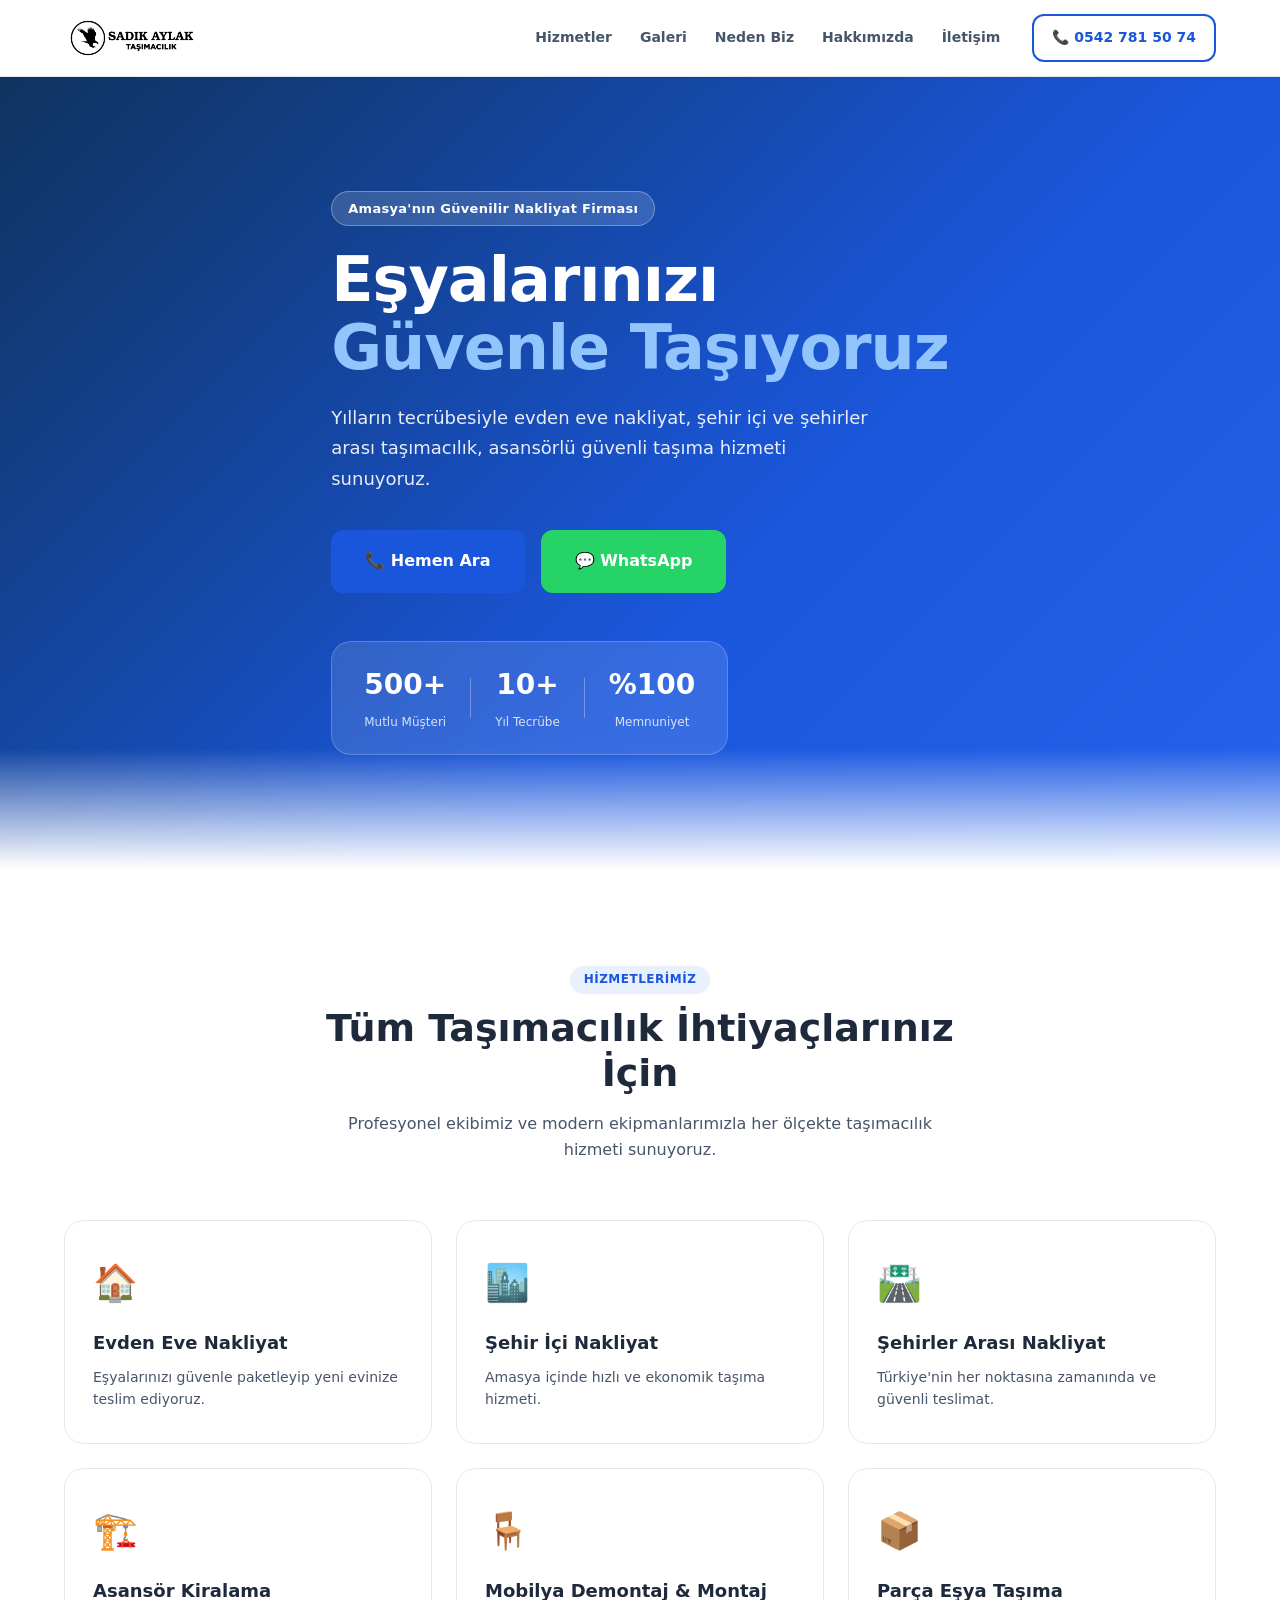
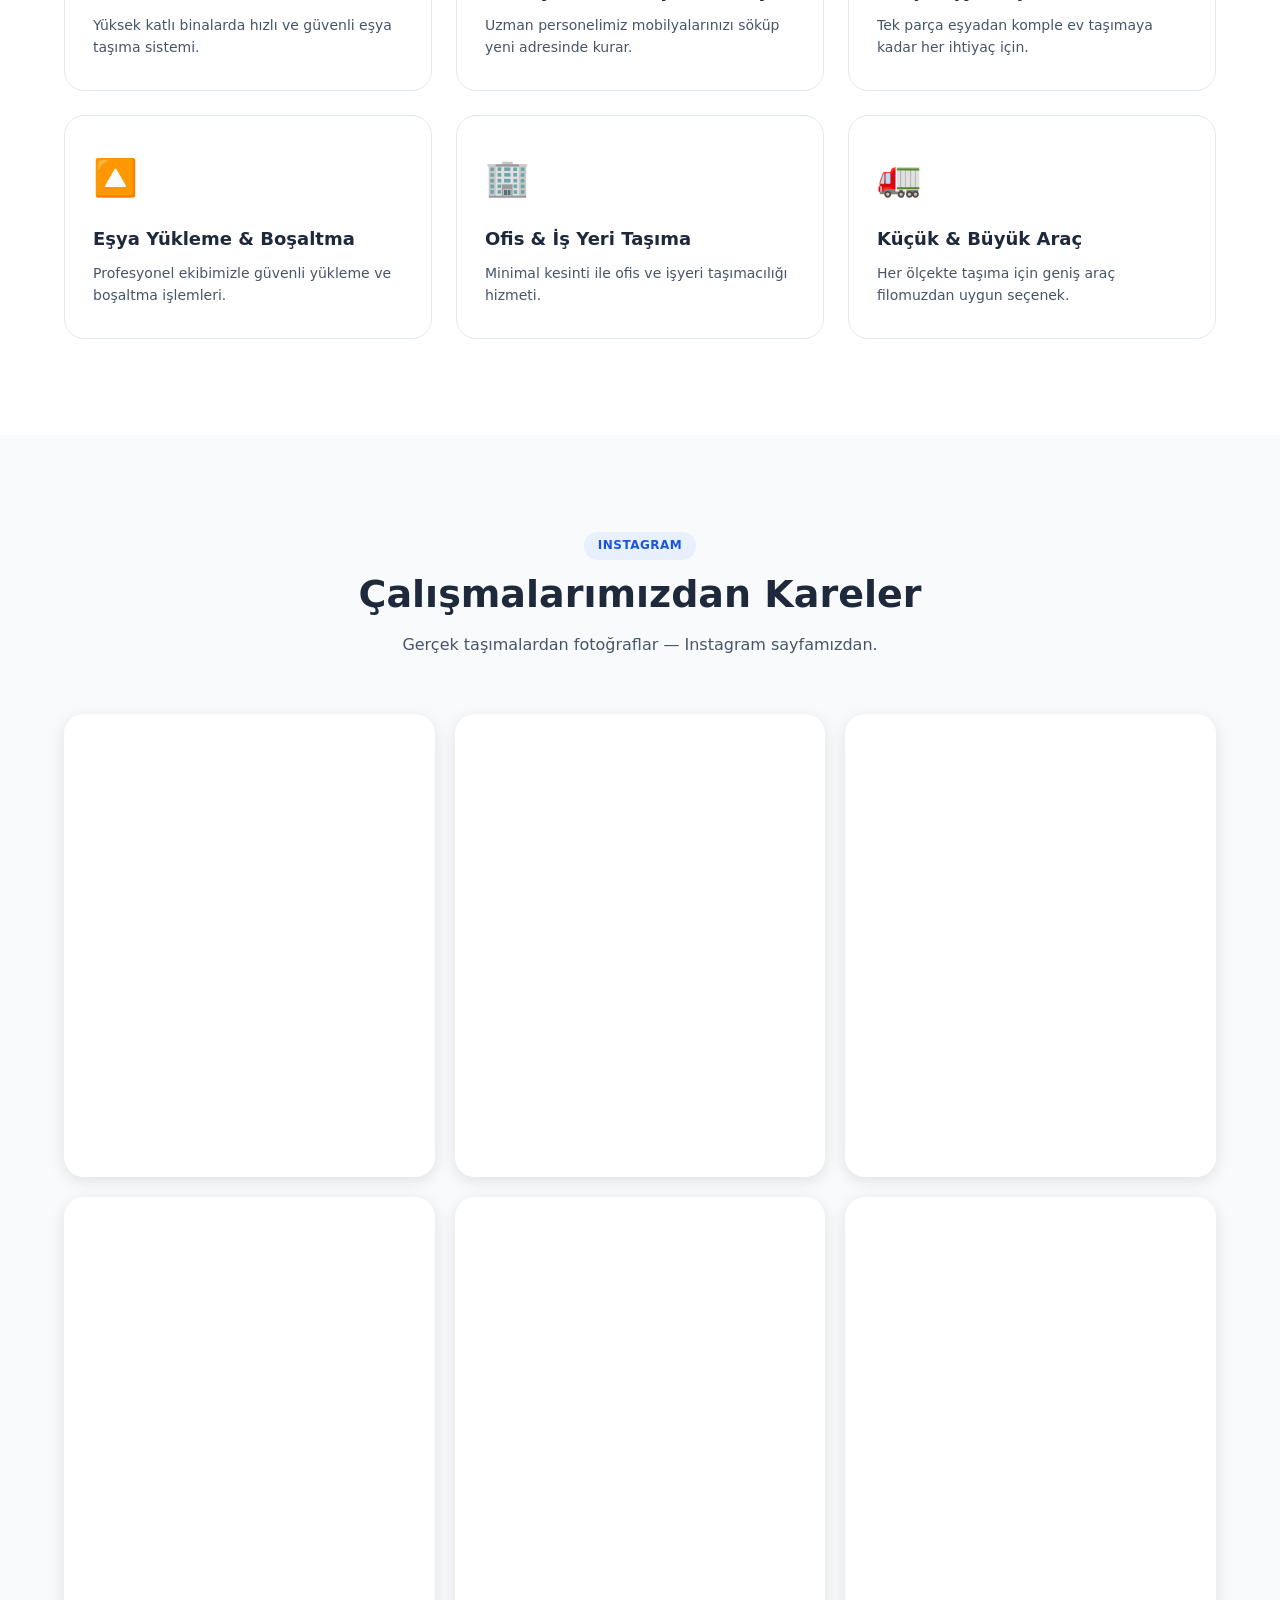
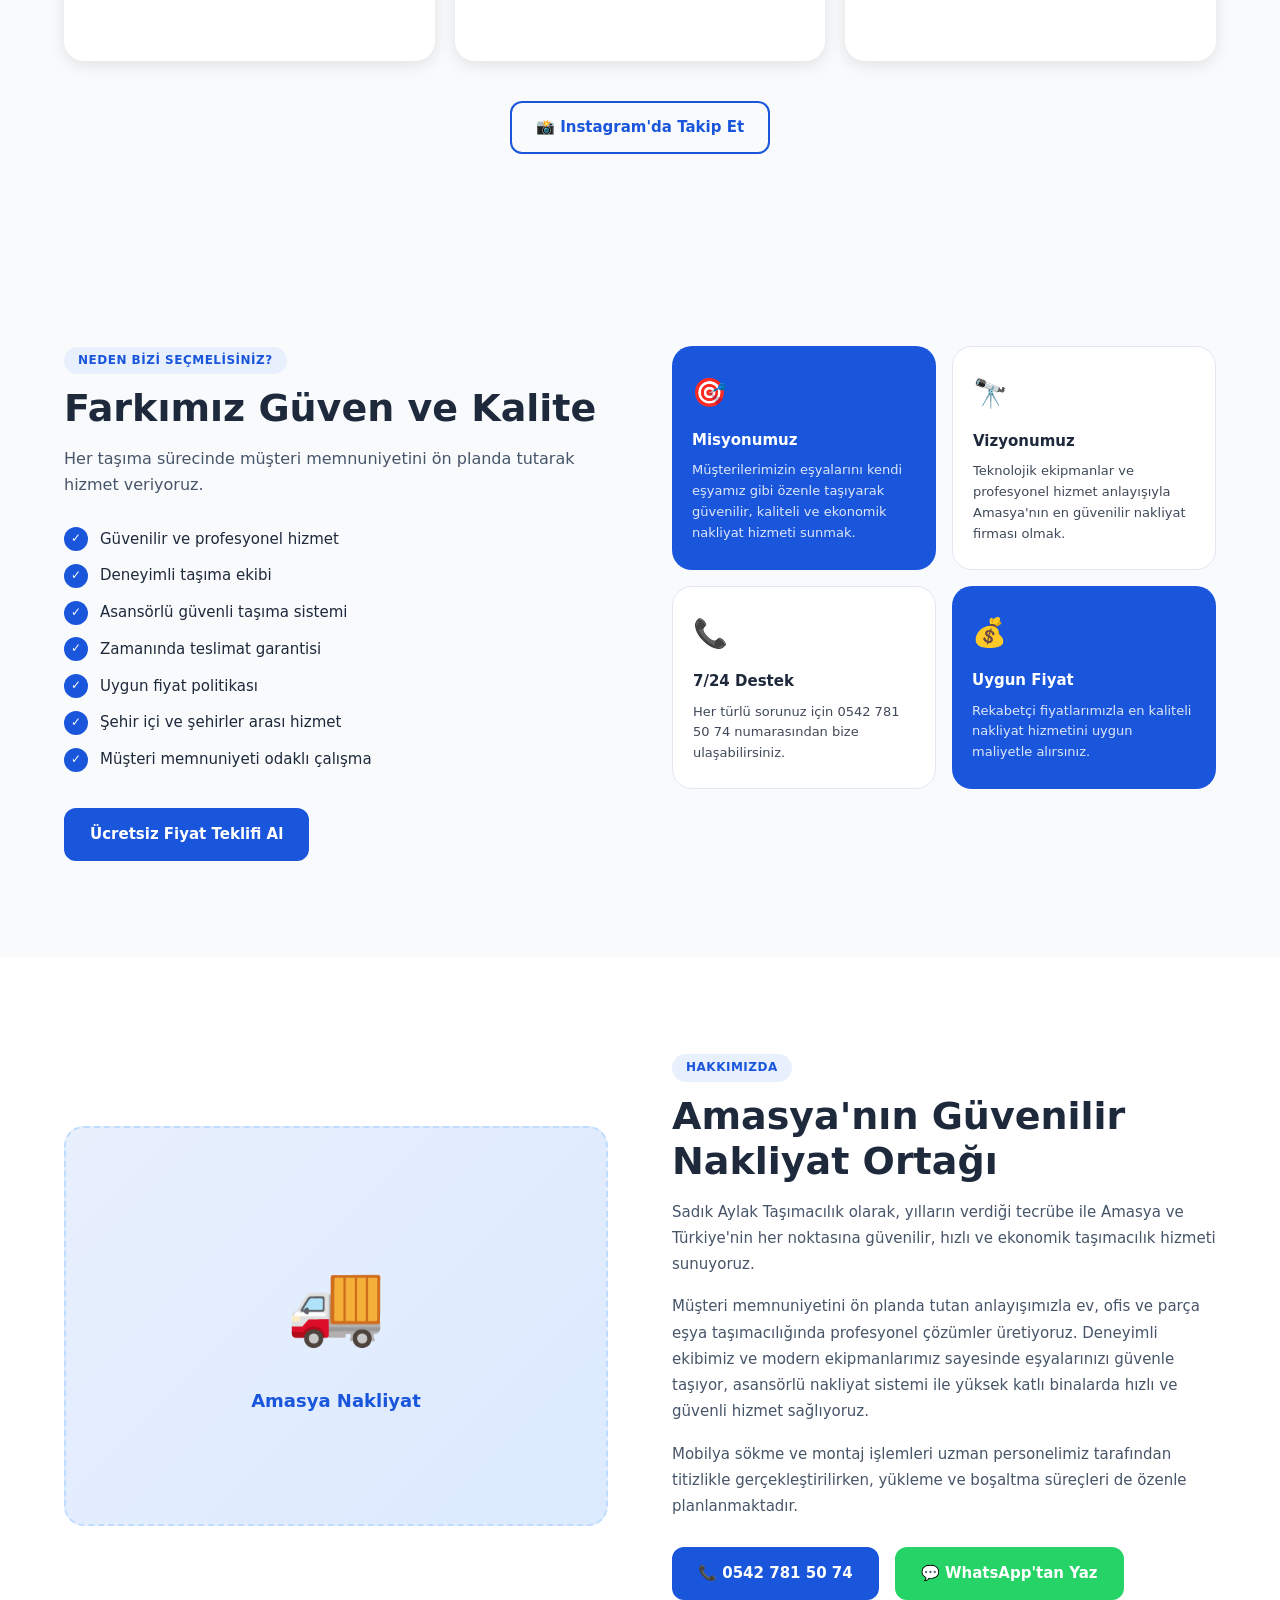
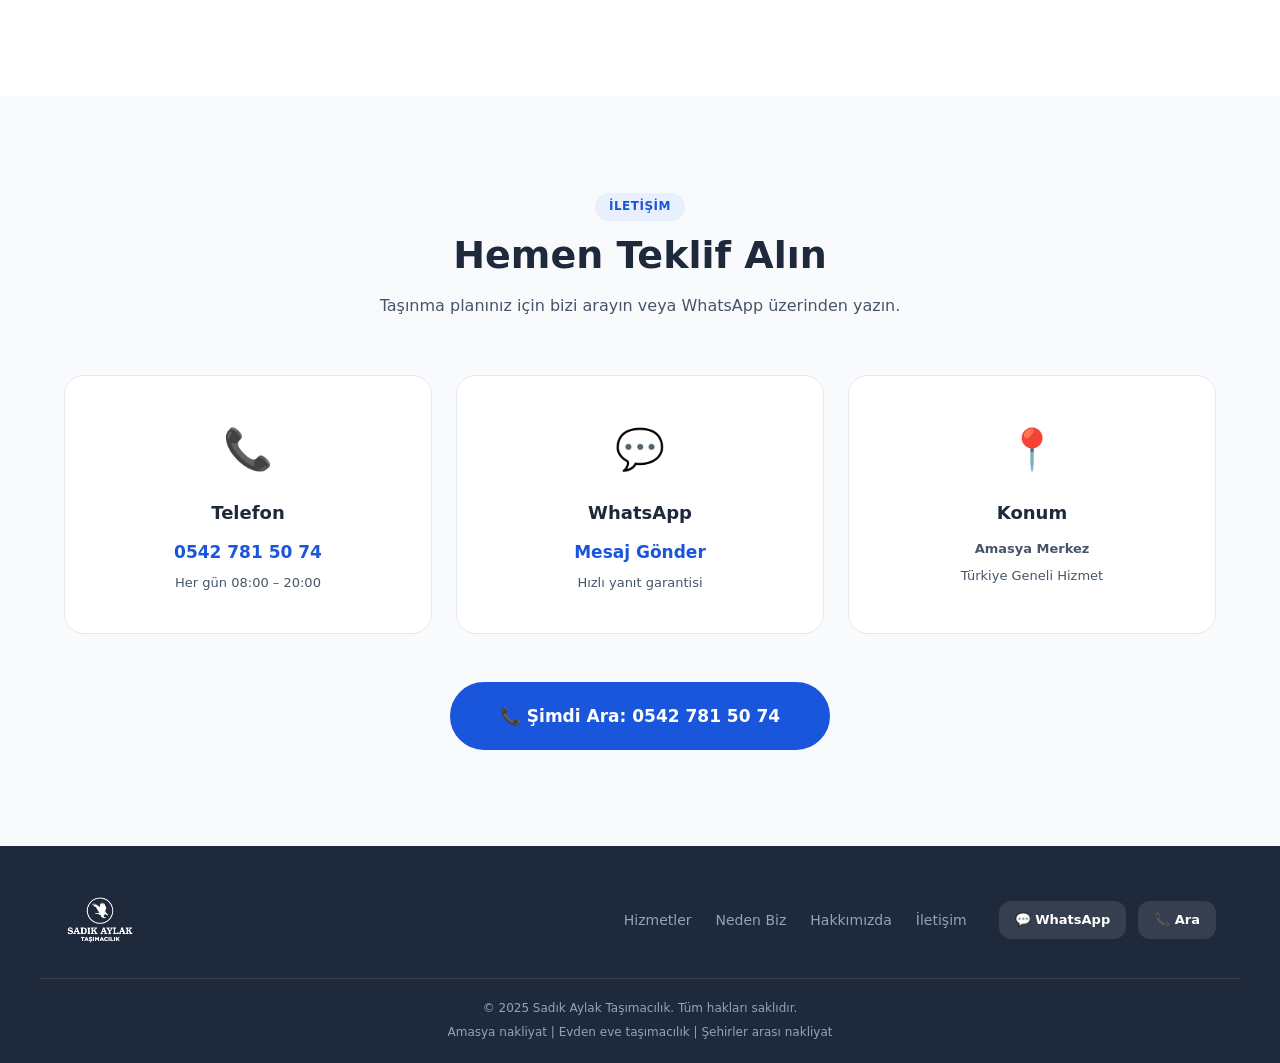
==== index.html @ 8385720b "firma adı 'Sadık Aylak Taşımacılık' olarak güncellendi" ====
<!doctype html>
<html lang="tr">
  <head>
    <meta charset="UTF-8" />
    <meta name="viewport" content="width=device-width, initial-scale=1.0" />
    <meta
      name="description"
      content="Sadık Aylak Taşımacılık; evden eve nakliyat, şehir içi ve şehirler arası taşımacılık, asansör kiralama, mobilya montaj-demontaj, yükleme ve boşaltma hizmetleri sunmaktadır."
    />
    <meta
      name="keywords"
      content="Amasya evden eve nakliyat, Amasya nakliyat, Amasya asansörlü taşımacılık, Amasya asansör kiralama, şehirler arası nakliyat, mobilya montaj hizmeti, eşya taşıma"
    />
    <title>Sadık Aylak Taşımacılık | Güvenilir Nakliyat</title>
    <link rel="stylesheet" href="style.css" />
    <link rel="icon" type="image/x-icon" href="assets/images/favicon.png" />
  </head>
  <body>
    <!-- NAVBAR -->
    <header class="navbar">
      <div class="container nav-inner">
        <div class="logo">
          <img
            src="assets/images/logo-nav.png"
            alt="Sadık Aylak Taşımacılık"
            class="logo-img"
          />
        </div>
        <nav class="nav-links">
          <a href="#hizmetler">Hizmetler</a>
          <a href="#galeri">Galeri</a>
          <a href="#neden-biz">Neden Biz</a>
          <a href="#hakkimizda">Hakkımızda</a>
          <a href="#iletisim">İletişim</a>
        </nav>
        <a href="tel:05427815074" class="btn btn-outline nav-cta"
          >📞 0542 781 50 74</a
        >
        <button class="hamburger" id="hamburger" aria-label="Menü">
          &#9776;
        </button>
      </div>
      <div class="mobile-menu" id="mobile-menu">
        <a href="#hizmetler" onclick="closeMenu()">Hizmetler</a>
        <a href="#galeri" onclick="closeMenu()">Galeri</a>
        <a href="#neden-biz" onclick="closeMenu()">Neden Biz</a>
        <a href="#hakkimizda" onclick="closeMenu()">Hakkımızda</a>
        <a href="#iletisim" onclick="closeMenu()">İletişim</a>
        <a href="tel:05427815074" class="btn btn-primary">📞 Hemen Ara</a>
      </div>
    </header>

    <!-- HERO -->
    <section class="hero">
      <div class="hero-video-wrap">
        <video class="hero-video" autoplay muted loop playsinline>
          <source src="assets/videos/hero-bg.mp4" type="video/mp4" />
        </video>
      </div>
      <div class="hero-overlay"></div>
      <div class="container hero-content">
        <p class="hero-badge">Amasya'nın Güvenilir Nakliyat Firması</p>
        <h1>Eşyalarınızı<br /><span class="accent">Güvenle Taşıyoruz</span></h1>
        <p class="hero-desc">
          Yılların tecrübesiyle evden eve nakliyat, şehir içi ve şehirler arası
          taşımacılık, asansörlü güvenli taşıma hizmeti sunuyoruz.
        </p>
        <div class="hero-actions">
          <a href="tel:05427815074" class="btn btn-primary btn-lg"
            >📞 Hemen Ara</a
          >
          <a
            href="https://wa.me/905427815074"
            target="_blank"
            class="btn btn-whatsapp btn-lg"
            >💬 WhatsApp</a
          >
        </div>
        <div class="hero-stats">
          <div class="stat">
            <span class="stat-num">500+</span>
            <span class="stat-label">Mutlu Müşteri</span>
          </div>
          <div class="stat-divider"></div>
          <div class="stat">
            <span class="stat-num">10+</span>
            <span class="stat-label">Yıl Tecrübe</span>
          </div>
          <div class="stat-divider"></div>
          <div class="stat">
            <span class="stat-num">%100</span>
            <span class="stat-label">Memnuniyet</span>
          </div>
        </div>
      </div>
    </section>

    <!-- HİZMETLER -->
    <section class="section" id="hizmetler">
      <div class="container">
        <div class="section-header">
          <span class="section-tag">Hizmetlerimiz</span>
          <h2>Tüm Taşımacılık İhtiyaçlarınız İçin</h2>
          <p>
            Profesyonel ekibimiz ve modern ekipmanlarımızla her ölçekte
            taşımacılık hizmeti sunuyoruz.
          </p>
        </div>
        <div class="services-grid">
          <div class="service-card">
            <div class="service-icon">🏠</div>
            <h3>Evden Eve Nakliyat</h3>
            <p>Eşyalarınızı güvenle paketleyip yeni evinize teslim ediyoruz.</p>
          </div>
          <div class="service-card">
            <div class="service-icon">🏙️</div>
            <h3>Şehir İçi Nakliyat</h3>
            <p>Amasya içinde hızlı ve ekonomik taşıma hizmeti.</p>
          </div>
          <div class="service-card">
            <div class="service-icon">🛣️</div>
            <h3>Şehirler Arası Nakliyat</h3>
            <p>Türkiye'nin her noktasına zamanında ve güvenli teslimat.</p>
          </div>
          <div class="service-card">
            <div class="service-icon">🏗️</div>
            <h3>Asansör Kiralama</h3>
            <p>Yüksek katlı binalarda hızlı ve güvenli eşya taşıma sistemi.</p>
          </div>
          <div class="service-card">
            <div class="service-icon">🪑</div>
            <h3>Mobilya Demontaj & Montaj</h3>
            <p>
              Uzman personelimiz mobilyalarınızı söküp yeni adresinde kurar.
            </p>
          </div>
          <div class="service-card">
            <div class="service-icon">📦</div>
            <h3>Parça Eşya Taşıma</h3>
            <p>Tek parça eşyadan komple ev taşımaya kadar her ihtiyaç için.</p>
          </div>
          <div class="service-card">
            <div class="service-icon">🔼</div>
            <h3>Eşya Yükleme & Boşaltma</h3>
            <p>Profesyonel ekibimizle güvenli yükleme ve boşaltma işlemleri.</p>
          </div>
          <div class="service-card">
            <div class="service-icon">🏢</div>
            <h3>Ofis & İş Yeri Taşıma</h3>
            <p>Minimal kesinti ile ofis ve işyeri taşımacılığı hizmeti.</p>
          </div>
          <div class="service-card">
            <div class="service-icon">🚛</div>
            <h3>Küçük & Büyük Araç</h3>
            <p>Her ölçekte taşıma için geniş araç filomuzdan uygun seçenek.</p>
          </div>
        </div>
      </div>
    </section>

    <!-- GALERİ -->
    <section class="section section-alt" id="galeri">
      <div class="container">
        <div class="section-header">
          <span class="section-tag">Instagram</span>
          <h2>Çalışmalarımızdan Kareler</h2>
          <p>Gerçek taşımalardan fotoğraflar — Instagram sayfamızdan.</p>
        </div>
        <div class="ig-grid">
          <div class="ig-item">
            <iframe
              src="https://www.instagram.com/p/C7PRJv5iO_2/embed/"
              scrolling="no"
              frameborder="0"
              allowtransparency="true"
              loading="lazy"
            ></iframe>
          </div>
          <div class="ig-item">
            <iframe
              src="https://www.instagram.com/p/C7PFGCaC46t/embed/"
              scrolling="no"
              frameborder="0"
              allowtransparency="true"
              loading="lazy"
            ></iframe>
          </div>
          <div class="ig-item">
            <iframe
              src="https://www.instagram.com/p/DTXxC_lgkaJ/embed/"
              scrolling="no"
              frameborder="0"
              allowtransparency="true"
              loading="lazy"
            ></iframe>
          </div>
          <div class="ig-item">
            <iframe
              src="https://www.instagram.com/p/DTV3bXcgkEP/embed/"
              scrolling="no"
              frameborder="0"
              allowtransparency="true"
              loading="lazy"
            ></iframe>
          </div>
          <div class="ig-item">
            <iframe
              src="https://www.instagram.com/p/DQ_V-nOAney/embed/"
              scrolling="no"
              frameborder="0"
              allowtransparency="true"
              loading="lazy"
            ></iframe>
          </div>
          <div class="ig-item">
            <iframe
              src="https://www.instagram.com/p/DCg-PlgISDS/embed/"
              scrolling="no"
              frameborder="0"
              allowtransparency="true"
              loading="lazy"
            ></iframe>
          </div>
        </div>
        <div class="ig-footer">
          <a
            href="https://www.instagram.com/amasyaevdenevesadikaylak/"
            target="_blank"
            class="btn btn-outline"
          >
            📸 Instagram'da Takip Et
          </a>
        </div>
      </div>
    </section>

    <!-- NEDEN BİZ -->
    <section class="section section-alt" id="neden-biz">
      <div class="container">
        <div class="why-us-inner">
          <div class="why-us-text">
            <span class="section-tag">Neden Bizi Seçmelisiniz?</span>
            <h2>Farkımız Güven ve Kalite</h2>
            <p>
              Her taşıma sürecinde müşteri memnuniyetini ön planda tutarak
              hizmet veriyoruz.
            </p>
            <ul class="why-list">
              <li>
                <span class="check">✓</span> Güvenilir ve profesyonel hizmet
              </li>
              <li><span class="check">✓</span> Deneyimli taşıma ekibi</li>
              <li>
                <span class="check">✓</span> Asansörlü güvenli taşıma sistemi
              </li>
              <li><span class="check">✓</span> Zamanında teslimat garantisi</li>
              <li><span class="check">✓</span> Uygun fiyat politikası</li>
              <li>
                <span class="check">✓</span> Şehir içi ve şehirler arası hizmet
              </li>
              <li>
                <span class="check">✓</span> Müşteri memnuniyeti odaklı çalışma
              </li>
            </ul>
            <a href="tel:05427815074" class="btn btn-primary"
              >Ücretsiz Fiyat Teklifi Al</a
            >
          </div>
          <div class="why-us-cards">
            <div class="why-card why-card-blue">
              <div class="why-card-icon">🎯</div>
              <h4>Misyonumuz</h4>
              <p>
                Müşterilerimizin eşyalarını kendi eşyamız gibi özenle taşıyarak
                güvenilir, kaliteli ve ekonomik nakliyat hizmeti sunmak.
              </p>
            </div>
            <div class="why-card why-card-light">
              <div class="why-card-icon">🔭</div>
              <h4>Vizyonumuz</h4>
              <p>
                Teknolojik ekipmanlar ve profesyonel hizmet anlayışıyla
                Amasya'nın en güvenilir nakliyat firması olmak.
              </p>
            </div>
            <div class="why-card why-card-light">
              <div class="why-card-icon">📞</div>
              <h4>7/24 Destek</h4>
              <p>
                Her türlü sorunuz için 0542 781 50 74 numarasından bize
                ulaşabilirsiniz.
              </p>
            </div>
            <div class="why-card why-card-blue">
              <div class="why-card-icon">💰</div>
              <h4>Uygun Fiyat</h4>
              <p>
                Rekabetçi fiyatlarımızla en kaliteli nakliyat hizmetini uygun
                maliyetle alırsınız.
              </p>
            </div>
          </div>
        </div>
      </div>
    </section>

    <!-- HAKKIMIZDA -->
    <section class="section" id="hakkimizda">
      <div class="container">
        <div class="about-inner">
          <div class="about-img-wrap">
            <div class="about-img-placeholder">
              <span>🚚</span>
              <p>Amasya Nakliyat</p>
            </div>
          </div>
          <div class="about-text">
            <span class="section-tag">Hakkımızda</span>
            <h2>Amasya'nın Güvenilir Nakliyat Ortağı</h2>
            <p>
              Sadık Aylak Taşımacılık olarak, yılların verdiği
              tecrübe ile Amasya ve Türkiye'nin her noktasına güvenilir, hızlı
              ve ekonomik taşımacılık hizmeti sunuyoruz.
            </p>
            <p>
              Müşteri memnuniyetini ön planda tutan anlayışımızla ev, ofis ve
              parça eşya taşımacılığında profesyonel çözümler üretiyoruz.
              Deneyimli ekibimiz ve modern ekipmanlarımız sayesinde eşyalarınızı
              güvenle taşıyor, asansörlü nakliyat sistemi ile yüksek katlı
              binalarda hızlı ve güvenli hizmet sağlıyoruz.
            </p>
            <p>
              Mobilya sökme ve montaj işlemleri uzman personelimiz tarafından
              titizlikle gerçekleştirilirken, yükleme ve boşaltma süreçleri de
              özenle planlanmaktadır.
            </p>
            <div class="about-cta">
              <a href="tel:05427815074" class="btn btn-primary"
                >📞 0542 781 50 74</a
              >
              <a
                href="https://wa.me/905427815074"
                target="_blank"
                class="btn btn-whatsapp"
                >💬 WhatsApp'tan Yaz</a
              >
            </div>
          </div>
        </div>
      </div>
    </section>

    <!-- İLETİŞİM -->
    <section class="section section-alt" id="iletisim">
      <div class="container">
        <div class="section-header">
          <span class="section-tag">İletişim</span>
          <h2>Hemen Teklif Alın</h2>
          <p>
            Taşınma planınız için bizi arayın veya WhatsApp üzerinden yazın.
          </p>
        </div>
        <div class="contact-grid">
          <div class="contact-card">
            <div class="contact-icon">📞</div>
            <h3>Telefon</h3>
            <a href="tel:05427815074" class="contact-link">0542 781 50 74</a>
            <p>Her gün 08:00 – 20:00</p>
          </div>
          <div class="contact-card">
            <div class="contact-icon">💬</div>
            <h3>WhatsApp</h3>
            <a
              href="https://wa.me/905427815074"
              target="_blank"
              class="contact-link"
              >Mesaj Gönder</a
            >
            <p>Hızlı yanıt garantisi</p>
          </div>
          <div class="contact-card">
            <div class="contact-icon">📍</div>
            <h3>Konum</h3>
            <p class="contact-link">Amasya Merkez</p>
            <p>Türkiye Geneli Hizmet</p>
          </div>
        </div>
        <div class="contact-cta">
          <a href="tel:05427815074" class="btn btn-primary btn-xl"
            >📞 Şimdi Ara: 0542 781 50 74</a
          >
        </div>
      </div>
    </section>

    <!-- FOOTER -->
    <footer class="footer">
      <div class="container footer-inner">
        <div class="footer-logo">
          <img
            src="assets/images/logo-footer.png"
            alt="Sadık Aylak Taşımacılık"
            class="logo-img"
          />
        </div>
        <div class="footer-links">
          <a href="#hizmetler">Hizmetler</a>
          <a href="#neden-biz">Neden Biz</a>
          <a href="#hakkimizda">Hakkımızda</a>
          <a href="#iletisim">İletişim</a>
        </div>
        <div class="footer-social">
          <a
            href="https://wa.me/905427815074"
            target="_blank"
            class="social-link"
            >💬 WhatsApp</a
          >
          <a href="tel:05427815074" class="social-link">📞 Ara</a>
        </div>
      </div>
      <div class="footer-bottom">
        <p>
          © 2025 Sadık Aylak Taşımacılık. Tüm hakları saklıdır.
        </p>
        <p>Amasya nakliyat | Evden eve taşımacılık | Şehirler arası nakliyat</p>
      </div>
      <a
        href="https://larenea.com"
        target="_blank"
        rel="noopener"
        class="footer-credit-logo"
      >
        <img
          src="assets/images/larenea-logo.png"
          class="footer-credit-logo"
          alt=""
          onerror="this.style.display = 'none'"
        />
      </a>
    </footer>

    <!-- STICKY CALL BUTTON (mobile) -->
    <a href="tel:05427815074" class="sticky-cta">📞 Hemen Ara</a>

    <script src="script.js"></script>
  </body>
</html>
---- style.css ----
/* ── RESET & BASE ── */
*, *::before, *::after { box-sizing: border-box; margin: 0; padding: 0; }

:root {
  --blue:       #1a56db;
  --blue-dark:  #1339a8;
  --blue-light: #e8effd;
  --white:      #ffffff;
  --gray-50:    #f8fafc;
  --gray-100:   #f1f5f9;
  --gray-400:   #94a3b8;
  --gray-600:   #475569;
  --gray-800:   #1e293b;
  --green:      #25d366;
  --shadow-sm:  0 1px 3px rgba(0,0,0,.08);
  --shadow-md:  0 4px 16px rgba(0,0,0,.10);
  --shadow-lg:  0 8px 32px rgba(0,0,0,.14);
  --radius:     12px;
  --radius-lg:  20px;
}

html { scroll-behavior: smooth; }

body {
  font-family: 'Segoe UI', system-ui, -apple-system, sans-serif;
  color: var(--gray-800);
  background: var(--white);
  line-height: 1.65;
}

a { text-decoration: none; color: inherit; }

img { max-width: 100%; display: block; }

/* ── CONTAINER ── */
.container {
  max-width: 1200px;
  margin: 0 auto;
  padding: 0 24px;
}

/* ── BUTTONS ── */
.btn {
  display: inline-flex;
  align-items: center;
  gap: 8px;
  padding: 12px 24px;
  border-radius: var(--radius);
  font-weight: 600;
  font-size: 15px;
  cursor: pointer;
  transition: all .2s;
  border: 2px solid transparent;
  white-space: nowrap;
}

.btn-primary {
  background: var(--blue);
  color: var(--white);
  border-color: var(--blue);
}
.btn-primary:hover { background: var(--blue-dark); border-color: var(--blue-dark); transform: translateY(-1px); box-shadow: var(--shadow-md); }

.btn-outline {
  background: transparent;
  color: var(--blue);
  border-color: var(--blue);
}
.btn-outline:hover { background: var(--blue); color: var(--white); }

.btn-whatsapp {
  background: var(--green);
  color: var(--white);
  border-color: var(--green);
}
.btn-whatsapp:hover { background: #1ebe5d; border-color: #1ebe5d; transform: translateY(-1px); }

.btn-lg { padding: 16px 32px; font-size: 16px; }
.btn-xl { padding: 18px 48px; font-size: 17px; border-radius: 50px; }

/* ── NAVBAR ── */
.navbar {
  position: sticky;
  top: 0;
  z-index: 100;
  background: var(--white);
  box-shadow: var(--shadow-sm);
  border-bottom: 1px solid #e2e8f0;
}

.nav-inner {
  display: flex;
  align-items: center;
  gap: 32px;
  padding-top: 14px;
  padding-bottom: 14px;
}

.logo { display: flex; align-items: center; }
.logo-img { height: 48px; width: auto; display: block; object-fit: contain; }

.nav-links {
  display: flex;
  gap: 28px;
  margin-left: auto;
}
.nav-links a {
  font-size: 14px;
  font-weight: 600;
  color: var(--gray-600);
  transition: color .2s;
}
.nav-links a:hover { color: var(--blue); }

.nav-cta { font-size: 14px; padding: 10px 18px; }

.hamburger {
  display: none;
  background: none;
  border: none;
  font-size: 24px;
  cursor: pointer;
  color: var(--gray-800);
  margin-left: auto;
}

.mobile-menu {
  display: none;
  flex-direction: column;
  gap: 4px;
  padding: 16px 24px 20px;
  border-top: 1px solid #e2e8f0;
  background: var(--white);
}
.mobile-menu a {
  padding: 10px 0;
  font-weight: 600;
  color: var(--gray-800);
  border-bottom: 1px solid #f1f5f9;
}
.mobile-menu .btn { margin-top: 8px; justify-content: center; }
.mobile-menu.open { display: flex; }

/* ── HERO ── */
.hero {
  position: relative;
  background: linear-gradient(135deg, #0f3460 0%, #1a56db 50%, #2563eb 100%);
  min-height: 88vh;
  display: flex;
  align-items: center;
  overflow: hidden;
}

.hero-video-wrap {
  position: absolute;
  inset: 0;
  z-index: 0;
}

.hero-video {
  width: 100%;
  height: 100%;
  object-fit: cover;
  display: block;
}

.hero-overlay {
  position: absolute;
  inset: 0;
  background: linear-gradient(135deg, rgba(15,52,96,.80) 0%, rgba(26,86,219,.65) 60%, rgba(37,99,235,.55) 100%);
  z-index: 1;
}

.hero-overlay::after {
  content: '';
  position: absolute;
  bottom: 0;
  left: 0;
  right: 0;
  height: 120px;
  background: linear-gradient(to top, var(--white), transparent);
}

.hero-content {
  position: relative;
  z-index: 2;
  color: var(--white);
  padding: 80px 24px;
  max-width: 700px;
}

.hero-badge {
  display: inline-block;
  background: rgba(255,255,255,.15);
  backdrop-filter: blur(4px);
  border: 1px solid rgba(255,255,255,.3);
  padding: 6px 16px;
  border-radius: 50px;
  font-size: 13px;
  font-weight: 600;
  margin-bottom: 20px;
  letter-spacing: .3px;
}

.hero-content h1 {
  font-size: clamp(36px, 6vw, 62px);
  font-weight: 800;
  line-height: 1.1;
  margin-bottom: 20px;
  letter-spacing: -1px;
}

.accent { color: #93c5fd; }

.hero-desc {
  font-size: 18px;
  opacity: .9;
  max-width: 560px;
  margin-bottom: 36px;
  line-height: 1.7;
}

.hero-actions {
  display: flex;
  gap: 16px;
  flex-wrap: wrap;
  margin-bottom: 48px;
}

.hero-stats {
  display: flex;
  align-items: center;
  gap: 24px;
  background: rgba(255,255,255,.12);
  backdrop-filter: blur(8px);
  border: 1px solid rgba(255,255,255,.2);
  border-radius: var(--radius-lg);
  padding: 20px 32px;
  width: fit-content;
}

.stat { text-align: center; }
.stat-num { display: block; font-size: 28px; font-weight: 800; }
.stat-label { font-size: 12px; opacity: .8; font-weight: 500; }
.stat-divider { width: 1px; height: 40px; background: rgba(255,255,255,.3); }

/* ── SECTION BASE ── */
.section { padding: 96px 0; }
.section-alt { background: var(--gray-50); }

.section-header {
  text-align: center;
  max-width: 640px;
  margin: 0 auto 56px;
}

.section-tag {
  display: inline-block;
  background: var(--blue-light);
  color: var(--blue);
  font-size: 12px;
  font-weight: 700;
  padding: 4px 14px;
  border-radius: 50px;
  letter-spacing: .5px;
  text-transform: uppercase;
  margin-bottom: 12px;
}

.section-header h2,
.why-us-text h2,
.about-text h2 {
  font-size: clamp(26px, 4vw, 38px);
  font-weight: 800;
  line-height: 1.2;
  margin-bottom: 14px;
  color: var(--gray-800);
}

.section-header p {
  color: var(--gray-600);
  font-size: 16px;
}

/* ── SERVICES ── */
.services-grid {
  display: grid;
  grid-template-columns: repeat(auto-fill, minmax(280px, 1fr));
  gap: 24px;
}

.service-card {
  background: var(--white);
  border: 1px solid #e2e8f0;
  border-radius: var(--radius-lg);
  padding: 32px 28px;
  transition: all .25s;
  cursor: default;
}

.service-card:hover {
  border-color: var(--blue);
  box-shadow: var(--shadow-lg);
  transform: translateY(-4px);
}

.service-icon {
  font-size: 36px;
  margin-bottom: 16px;
}

.service-card h3 {
  font-size: 18px;
  font-weight: 700;
  margin-bottom: 8px;
  color: var(--gray-800);
}

.service-card p {
  font-size: 14px;
  color: var(--gray-600);
  line-height: 1.6;
}

/* ── INSTAGRAM GALERİ ── */
.ig-grid {
  display: grid;
  grid-template-columns: repeat(3, 1fr);
  gap: 20px;
  margin-bottom: 40px;
}

.ig-item {
  border-radius: var(--radius-lg);
  overflow: hidden;
  box-shadow: var(--shadow-md);
  background: var(--white);
  aspect-ratio: 1 / 1.25;
  position: relative;
}

.ig-item iframe {
  width: 100%;
  height: 100%;
  position: absolute;
  inset: 0;
  border: none;
  display: block;
}

.ig-footer {
  text-align: center;
}

@media (max-width: 900px) {
  .ig-grid { grid-template-columns: repeat(2, 1fr); }
}

@media (max-width: 540px) {
  .ig-grid { grid-template-columns: 1fr; }
  .ig-item { aspect-ratio: 1 / 1.3; }
}

/* ── WHY US ── */
.why-us-inner {
  display: grid;
  grid-template-columns: 1fr 1fr;
  gap: 64px;
  align-items: start;
}

.why-us-text .section-tag { margin-bottom: 12px; }

.why-us-text p {
  color: var(--gray-600);
  margin-bottom: 28px;
  font-size: 16px;
}

.why-list {
  list-style: none;
  margin-bottom: 36px;
  display: flex;
  flex-direction: column;
  gap: 12px;
}

.why-list li {
  display: flex;
  align-items: center;
  gap: 12px;
  font-size: 15px;
  font-weight: 500;
  color: var(--gray-800);
}

.check {
  display: inline-flex;
  align-items: center;
  justify-content: center;
  width: 24px;
  height: 24px;
  background: var(--blue);
  color: var(--white);
  border-radius: 50%;
  font-size: 12px;
  font-weight: 700;
  flex-shrink: 0;
}

.why-us-cards {
  display: grid;
  grid-template-columns: 1fr 1fr;
  gap: 16px;
}

.why-card {
  border-radius: var(--radius-lg);
  padding: 24px 20px;
  transition: transform .2s;
}
.why-card:hover { transform: translateY(-2px); }

.why-card-blue {
  background: var(--blue);
  color: var(--white);
}

.why-card-light {
  background: var(--white);
  border: 1px solid #e2e8f0;
  color: var(--gray-800);
}

.why-card-icon { font-size: 28px; margin-bottom: 12px; }

.why-card h4 {
  font-size: 15px;
  font-weight: 700;
  margin-bottom: 8px;
}

.why-card p {
  font-size: 13px;
  line-height: 1.6;
  opacity: .85;
}

.why-card-light .why-card p { color: var(--gray-600); opacity: 1; }

/* ── ABOUT ── */
.about-inner {
  display: grid;
  grid-template-columns: 1fr 1fr;
  gap: 64px;
  align-items: center;
}

.about-img-placeholder {
  background: linear-gradient(135deg, var(--blue-light), #dbeafe);
  border-radius: var(--radius-lg);
  height: 400px;
  display: flex;
  flex-direction: column;
  align-items: center;
  justify-content: center;
  gap: 16px;
  border: 2px dashed #bfdbfe;
}

.about-img-placeholder span { font-size: 80px; }
.about-img-placeholder p { font-size: 18px; font-weight: 700; color: var(--blue); }

.about-text .section-tag { margin-bottom: 12px; }

.about-text p {
  color: var(--gray-600);
  margin-bottom: 16px;
  font-size: 15px;
  line-height: 1.75;
}

.about-cta {
  display: flex;
  gap: 16px;
  flex-wrap: wrap;
  margin-top: 28px;
}

/* ── CONTACT ── */
.contact-grid {
  display: grid;
  grid-template-columns: repeat(3, 1fr);
  gap: 24px;
  margin-bottom: 48px;
}

.contact-card {
  background: var(--white);
  border-radius: var(--radius-lg);
  padding: 40px 28px;
  text-align: center;
  border: 1px solid #e2e8f0;
  transition: all .25s;
}

.contact-card:hover {
  border-color: var(--blue);
  box-shadow: var(--shadow-md);
  transform: translateY(-2px);
}

.contact-icon { font-size: 40px; margin-bottom: 16px; }
.contact-card h3 { font-size: 18px; font-weight: 700; margin-bottom: 10px; }

.contact-link {
  display: block;
  font-size: 17px;
  font-weight: 700;
  color: var(--blue);
  margin-bottom: 6px;
  transition: color .2s;
}
.contact-link:hover { color: var(--blue-dark); }

.contact-card p { font-size: 13px; color: var(--gray-600); }

.contact-cta { text-align: center; }

/* ── FOOTER ── */
.footer {
  background: var(--gray-800);
  color: var(--white);
  padding: 48px 0 0;
}

.footer-inner {
  display: flex;
  align-items: center;
  gap: 32px;
  flex-wrap: wrap;
  padding-bottom: 32px;
  border-bottom: 1px solid rgba(255,255,255,.1);
}

.footer-logo { display: flex; align-items: center; }
.footer-logo .logo-img { height: 52px; }

.footer-links {
  display: flex;
  gap: 24px;
  margin-left: auto;
}
.footer-links a {
  font-size: 14px;
  color: var(--gray-400);
  transition: color .2s;
}
.footer-links a:hover { color: var(--white); }

.footer-social { display: flex; gap: 12px; }

.social-link {
  background: rgba(255,255,255,.1);
  padding: 8px 16px;
  border-radius: var(--radius);
  font-size: 13px;
  font-weight: 600;
  transition: background .2s;
}
.social-link:hover { background: rgba(255,255,255,.2); }

.footer-bottom {
  text-align: center;
  padding: 20px 24px;
  font-size: 12px;
  color: var(--gray-400);
  display: flex;
  flex-direction: column;
  gap: 4px;
}

/* ── STICKY CTA (mobile) ── */
.sticky-cta {
  display: none;
  position: fixed;
  bottom: 20px;
  left: 50%;
  transform: translateX(-50%);
  background: var(--blue);
  color: var(--white);
  padding: 16px 36px;
  border-radius: 50px;
  font-weight: 700;
  font-size: 15px;
  box-shadow: 0 6px 24px rgba(26,86,219,.4);
  z-index: 200;
  white-space: nowrap;
  transition: all .2s;
}
.sticky-cta:hover { background: var(--blue-dark); transform: translateX(-50%) translateY(-2px); }

/* ── RESPONSIVE ── */
@media (max-width: 1024px) {
  .why-us-inner,
  .about-inner { grid-template-columns: 1fr; gap: 40px; }
  .about-img-wrap { display: none; }
  .contact-grid { grid-template-columns: 1fr 1fr; }
}

@media (max-width: 768px) {
  .nav-links, .nav-cta { display: none; }
  .hamburger { display: block; }

  .hero-content { padding: 60px 24px 80px; }
  .hero-stats { gap: 16px; padding: 16px 20px; }
  .stat-num { font-size: 22px; }

  .services-grid { grid-template-columns: 1fr 1fr; }
  .why-us-cards { grid-template-columns: 1fr; }
  .contact-grid { grid-template-columns: 1fr; }

  .footer-inner { flex-direction: column; align-items: flex-start; }
  .footer-links { margin-left: 0; flex-wrap: wrap; }

  .sticky-cta { display: inline-flex; }
  body { padding-bottom: 80px; }
}

@media (max-width: 480px) {
  .section { padding: 64px 0; }
  .services-grid { grid-template-columns: 1fr; }
  .hero-actions { flex-direction: column; }
  .hero-actions .btn { justify-content: center; }
  .hero-stats { flex-direction: column; gap: 12px; }
  .stat-divider { width: 40px; height: 1px; }
  .about-cta { flex-direction: column; }
}
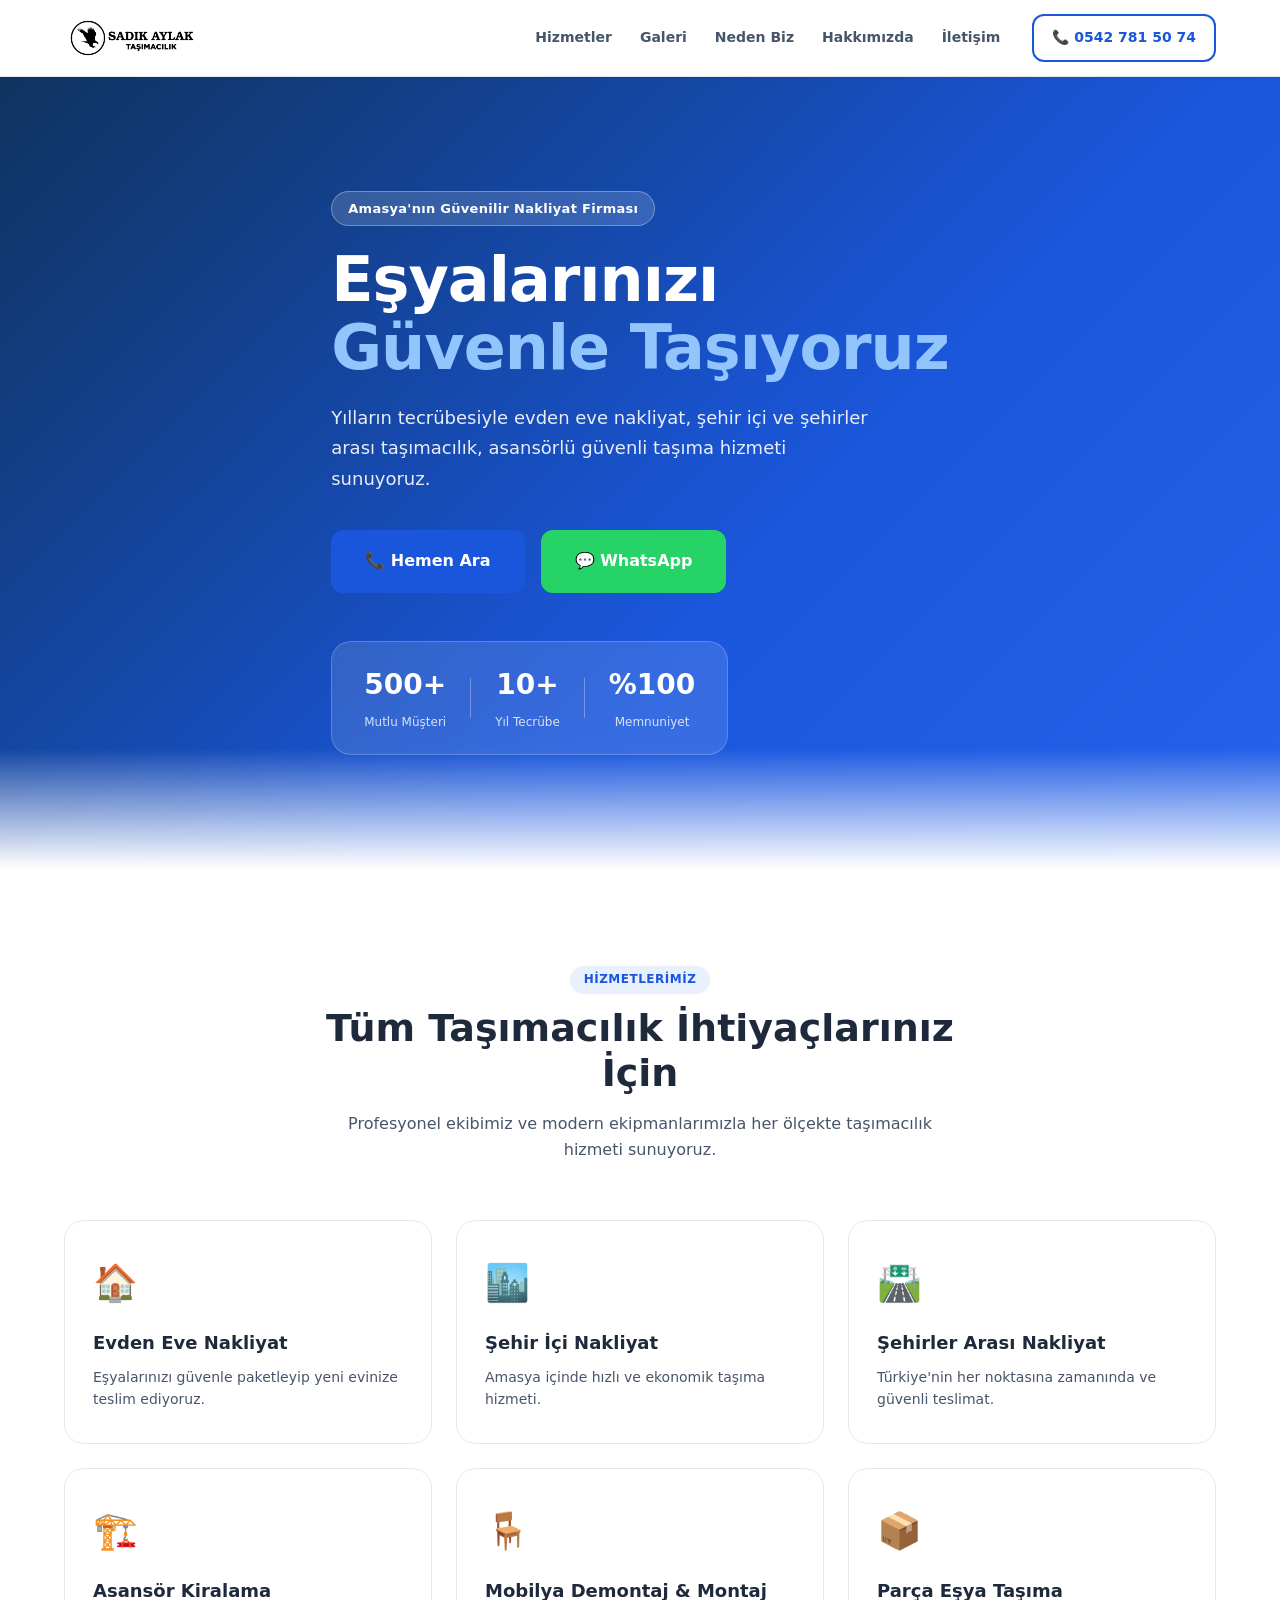
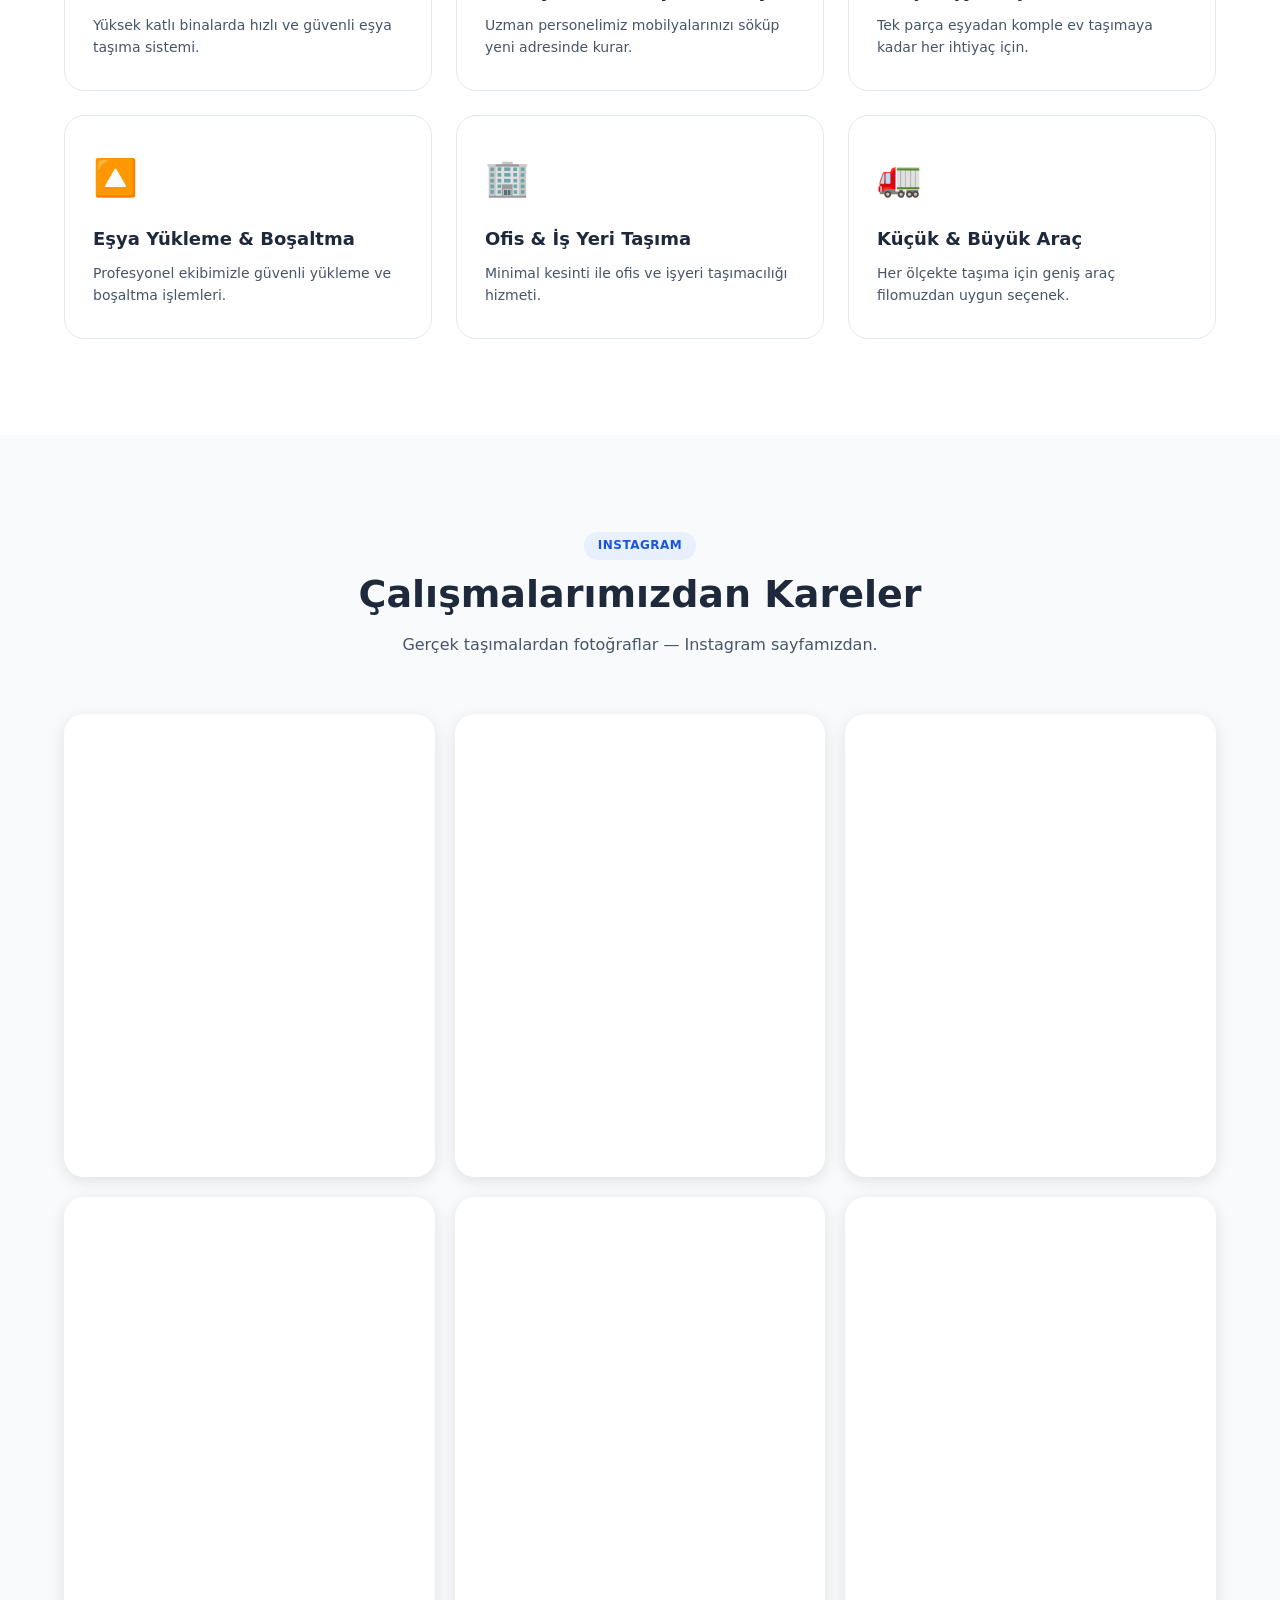
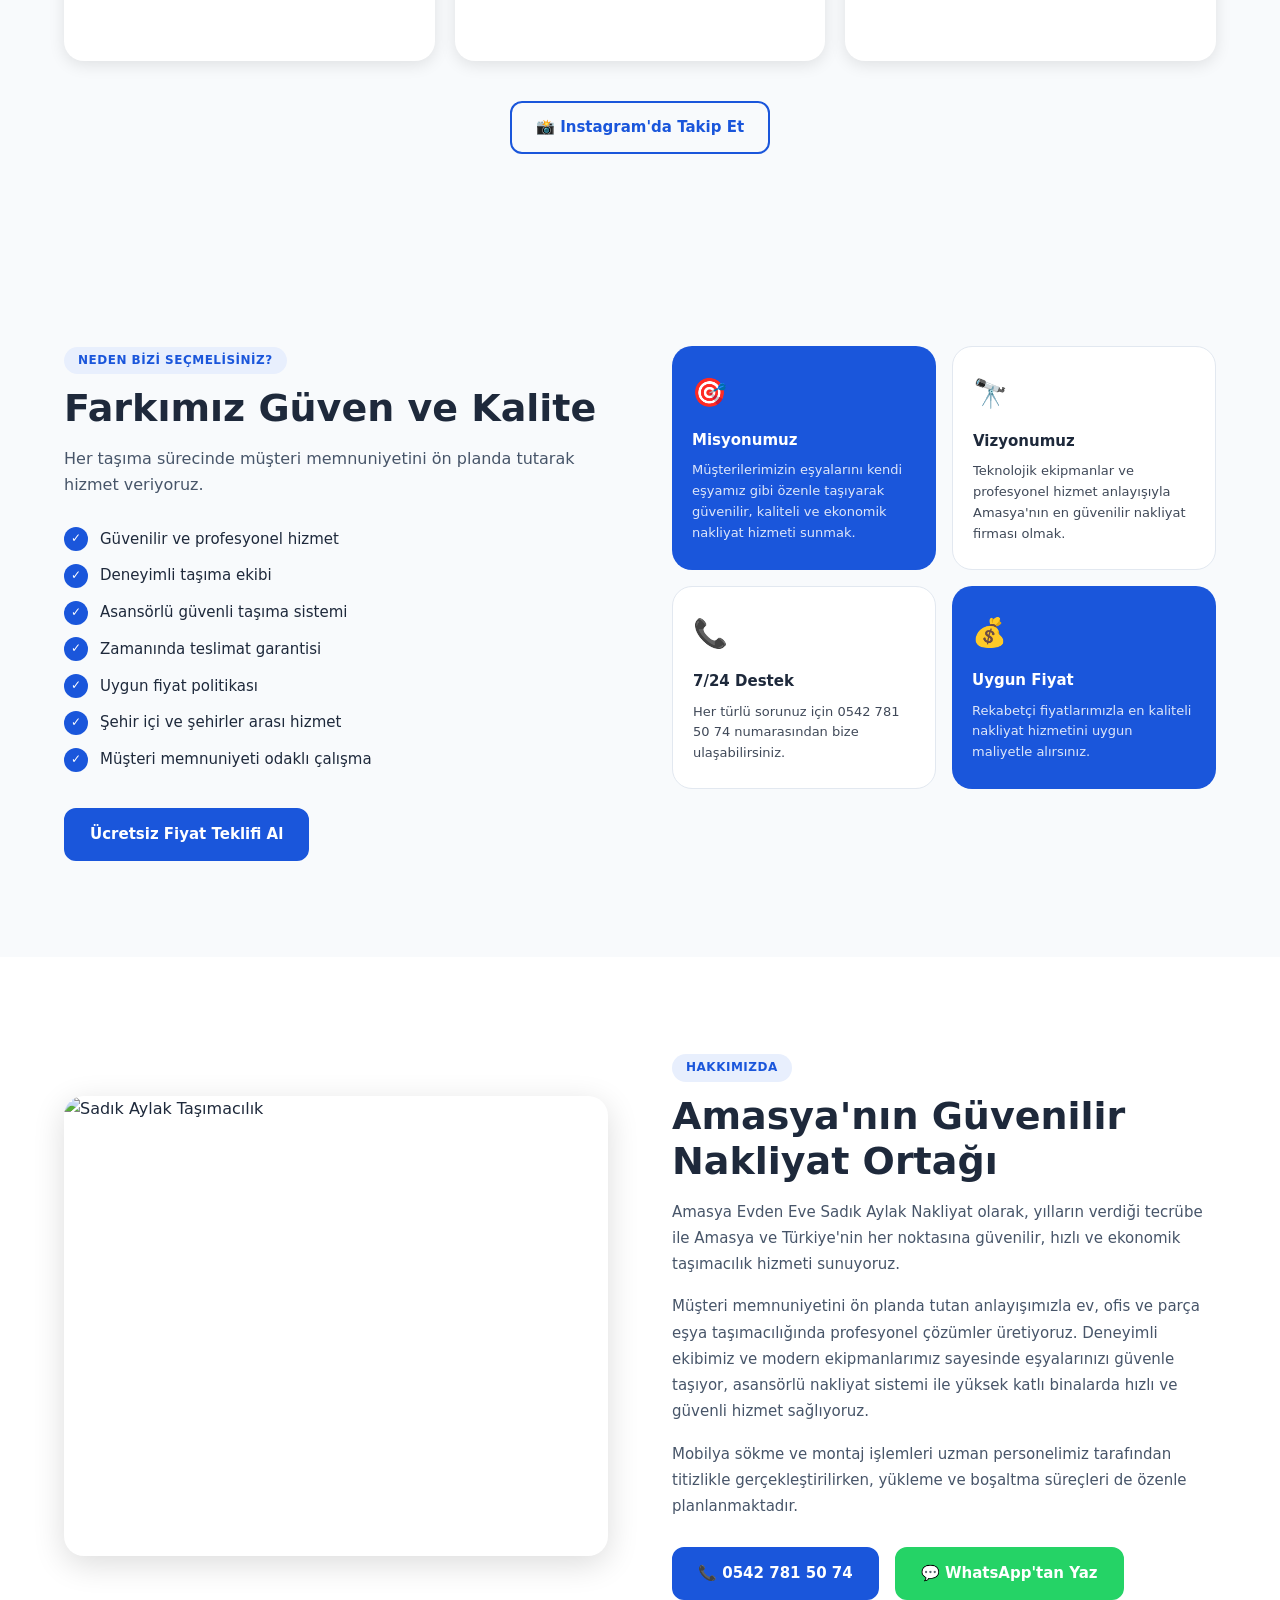
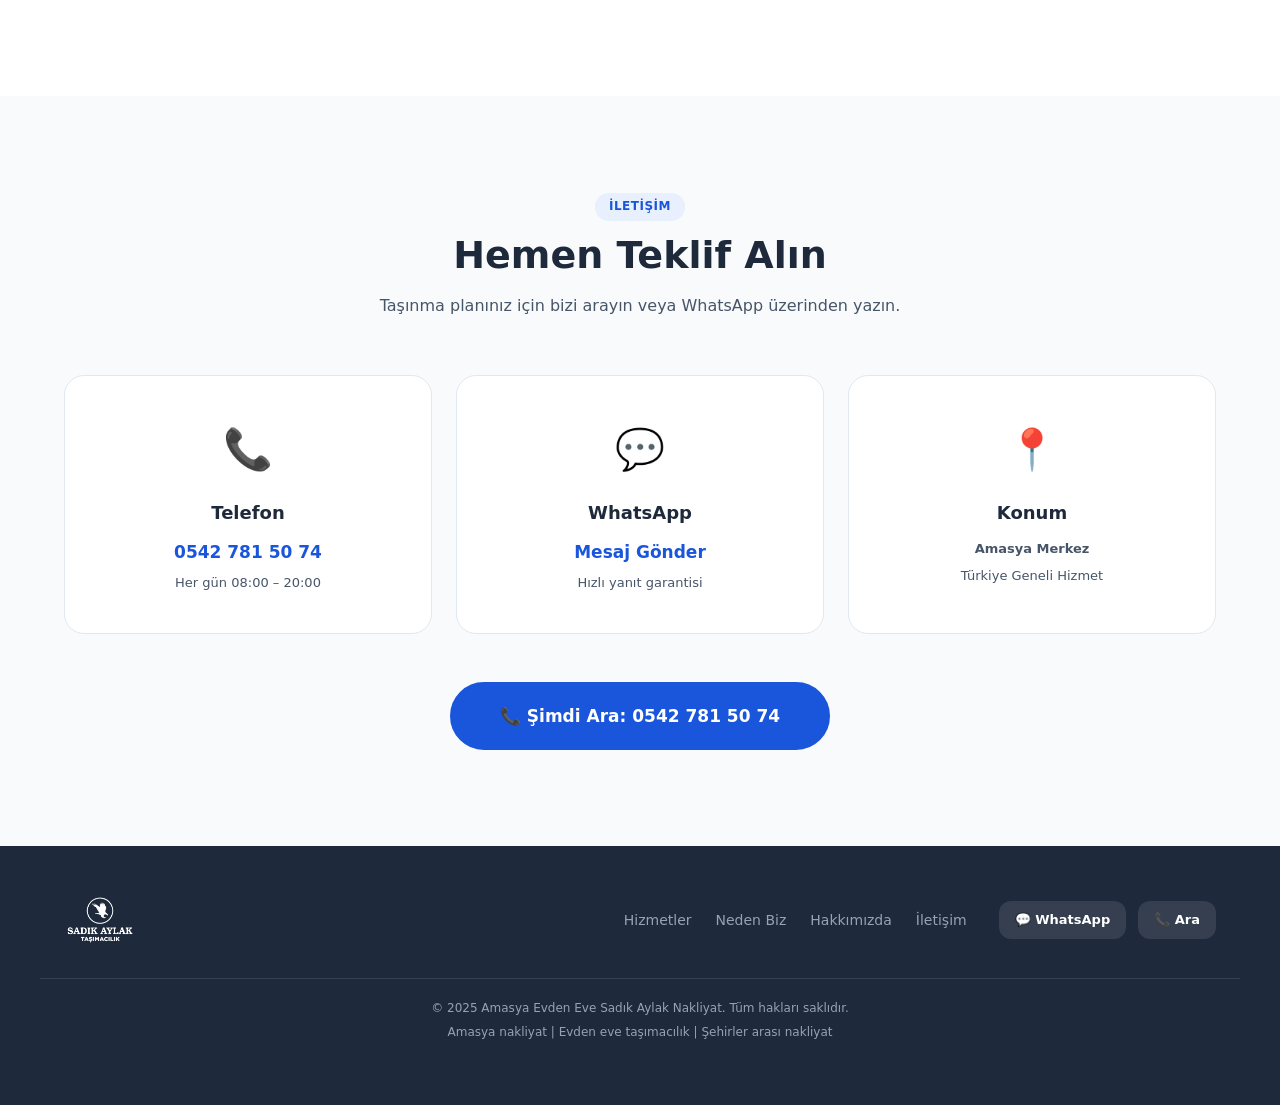
==== commit f93ab807: "hakkımızda görseli: assets/images/about.jpg" ====
--- a/index.html
+++ b/index.html
@@ -22,7 +22,7 @@
         <div class="logo">
           <img
             src="assets/images/logo-nav.png"
-            alt="Sadık Aylak Taşımacılık"
+            alt="Sadık Aylak Nakliyat"
             class="logo-img"
           />
         </div>
@@ -309,16 +309,13 @@
       <div class="container">
         <div class="about-inner">
           <div class="about-img-wrap">
-            <div class="about-img-placeholder">
-              <span>🚚</span>
-              <p>Amasya Nakliyat</p>
-            </div>
+            <img src="assets/images/about.jpg" alt="Sadık Aylak Taşımacılık" class="about-img" />
           </div>
           <div class="about-text">
             <span class="section-tag">Hakkımızda</span>
             <h2>Amasya'nın Güvenilir Nakliyat Ortağı</h2>
             <p>
-              Sadık Aylak Taşımacılık olarak, yılların verdiği
+              Amasya Evden Eve Sadık Aylak Nakliyat olarak, yılların verdiği
               tecrübe ile Amasya ve Türkiye'nin her noktasına güvenilir, hızlı
               ve ekonomik taşımacılık hizmeti sunuyoruz.
             </p>
@@ -399,7 +396,7 @@
         <div class="footer-logo">
           <img
             src="assets/images/logo-footer.png"
-            alt="Sadık Aylak Taşımacılık"
+            alt="Sadık Aylak Nakliyat"
             class="logo-img"
           />
         </div>
@@ -421,7 +418,7 @@
       </div>
       <div class="footer-bottom">
         <p>
-          © 2025 Sadık Aylak Taşımacılık. Tüm hakları saklıdır.
+          © 2025 Amasya Evden Eve Sadık Aylak Nakliyat. Tüm hakları saklıdır.
         </p>
         <p>Amasya nakliyat | Evden eve taşımacılık | Şehirler arası nakliyat</p>
       </div>
--- a/style.css
+++ b/style.css
@@ -1,36 +1,54 @@
 /* ── RESET & BASE ── */
-*, *::before, *::after { box-sizing: border-box; margin: 0; padding: 0; }
+*,
+*::before,
+*::after {
+  box-sizing: border-box;
+  margin: 0;
+  padding: 0;
+}
 
 :root {
-  --blue:       #1a56db;
-  --blue-dark:  #1339a8;
+  --blue: #1a56db;
+  --blue-dark: #1339a8;
   --blue-light: #e8effd;
-  --white:      #ffffff;
-  --gray-50:    #f8fafc;
-  --gray-100:   #f1f5f9;
-  --gray-400:   #94a3b8;
-  --gray-600:   #475569;
-  --gray-800:   #1e293b;
-  --green:      #25d366;
-  --shadow-sm:  0 1px 3px rgba(0,0,0,.08);
-  --shadow-md:  0 4px 16px rgba(0,0,0,.10);
-  --shadow-lg:  0 8px 32px rgba(0,0,0,.14);
-  --radius:     12px;
-  --radius-lg:  20px;
-}
-
-html { scroll-behavior: smooth; }
+  --white: #ffffff;
+  --gray-50: #f8fafc;
+  --gray-100: #f1f5f9;
+  --gray-400: #94a3b8;
+  --gray-600: #475569;
+  --gray-800: #1e293b;
+  --green: #25d366;
+  --shadow-sm: 0 1px 3px rgba(0, 0, 0, 0.08);
+  --shadow-md: 0 4px 16px rgba(0, 0, 0, 0.1);
+  --shadow-lg: 0 8px 32px rgba(0, 0, 0, 0.14);
+  --radius: 12px;
+  --radius-lg: 20px;
+}
+
+html {
+  scroll-behavior: smooth;
+}
 
 body {
-  font-family: 'Segoe UI', system-ui, -apple-system, sans-serif;
+  font-family:
+    "Segoe UI",
+    system-ui,
+    -apple-system,
+    sans-serif;
   color: var(--gray-800);
   background: var(--white);
   line-height: 1.65;
 }
 
-a { text-decoration: none; color: inherit; }
-
-img { max-width: 100%; display: block; }
+a {
+  text-decoration: none;
+  color: inherit;
+}
+
+img {
+  max-width: 100%;
+  display: block;
+}
 
 /* ── CONTAINER ── */
 .container {
@@ -49,7 +67,7 @@
   font-weight: 600;
   font-size: 15px;
   cursor: pointer;
-  transition: all .2s;
+  transition: all 0.2s;
   border: 2px solid transparent;
   white-space: nowrap;
 }
@@ -59,24 +77,43 @@
   color: var(--white);
   border-color: var(--blue);
 }
-.btn-primary:hover { background: var(--blue-dark); border-color: var(--blue-dark); transform: translateY(-1px); box-shadow: var(--shadow-md); }
+.btn-primary:hover {
+  background: var(--blue-dark);
+  border-color: var(--blue-dark);
+  transform: translateY(-1px);
+  box-shadow: var(--shadow-md);
+}
 
 .btn-outline {
   background: transparent;
   color: var(--blue);
   border-color: var(--blue);
 }
-.btn-outline:hover { background: var(--blue); color: var(--white); }
+.btn-outline:hover {
+  background: var(--blue);
+  color: var(--white);
+}
 
 .btn-whatsapp {
   background: var(--green);
   color: var(--white);
   border-color: var(--green);
 }
-.btn-whatsapp:hover { background: #1ebe5d; border-color: #1ebe5d; transform: translateY(-1px); }
-
-.btn-lg { padding: 16px 32px; font-size: 16px; }
-.btn-xl { padding: 18px 48px; font-size: 17px; border-radius: 50px; }
+.btn-whatsapp:hover {
+  background: #1ebe5d;
+  border-color: #1ebe5d;
+  transform: translateY(-1px);
+}
+
+.btn-lg {
+  padding: 16px 32px;
+  font-size: 16px;
+}
+.btn-xl {
+  padding: 18px 48px;
+  font-size: 17px;
+  border-radius: 50px;
+}
 
 /* ── NAVBAR ── */
 .navbar {
@@ -96,8 +133,16 @@
   padding-bottom: 14px;
 }
 
-.logo { display: flex; align-items: center; }
-.logo-img { height: 48px; width: auto; display: block; object-fit: contain; }
+.logo {
+  display: flex;
+  align-items: center;
+}
+.logo-img {
+  height: 48px;
+  width: auto;
+  display: block;
+  object-fit: contain;
+}
 
 .nav-links {
   display: flex;
@@ -108,11 +153,16 @@
   font-size: 14px;
   font-weight: 600;
   color: var(--gray-600);
-  transition: color .2s;
-}
-.nav-links a:hover { color: var(--blue); }
-
-.nav-cta { font-size: 14px; padding: 10px 18px; }
+  transition: color 0.2s;
+}
+.nav-links a:hover {
+  color: var(--blue);
+}
+
+.nav-cta {
+  font-size: 14px;
+  padding: 10px 18px;
+}
 
 .hamburger {
   display: none;
@@ -138,8 +188,13 @@
   color: var(--gray-800);
   border-bottom: 1px solid #f1f5f9;
 }
-.mobile-menu .btn { margin-top: 8px; justify-content: center; }
-.mobile-menu.open { display: flex; }
+.mobile-menu .btn {
+  margin-top: 8px;
+  justify-content: center;
+}
+.mobile-menu.open {
+  display: flex;
+}
 
 /* ── HERO ── */
 .hero {
@@ -167,12 +222,17 @@
 .hero-overlay {
   position: absolute;
   inset: 0;
-  background: linear-gradient(135deg, rgba(15,52,96,.80) 0%, rgba(26,86,219,.65) 60%, rgba(37,99,235,.55) 100%);
+  background: linear-gradient(
+    135deg,
+    rgba(15, 52, 96, 0.8) 0%,
+    rgba(26, 86, 219, 0.65) 60%,
+    rgba(37, 99, 235, 0.55) 100%
+  );
   z-index: 1;
 }
 
 .hero-overlay::after {
-  content: '';
+  content: "";
   position: absolute;
   bottom: 0;
   left: 0;
@@ -191,15 +251,15 @@
 
 .hero-badge {
   display: inline-block;
-  background: rgba(255,255,255,.15);
+  background: rgba(255, 255, 255, 0.15);
   backdrop-filter: blur(4px);
-  border: 1px solid rgba(255,255,255,.3);
+  border: 1px solid rgba(255, 255, 255, 0.3);
   padding: 6px 16px;
   border-radius: 50px;
   font-size: 13px;
   font-weight: 600;
   margin-bottom: 20px;
-  letter-spacing: .3px;
+  letter-spacing: 0.3px;
 }
 
 .hero-content h1 {
@@ -210,11 +270,13 @@
   letter-spacing: -1px;
 }
 
-.accent { color: #93c5fd; }
+.accent {
+  color: #93c5fd;
+}
 
 .hero-desc {
   font-size: 18px;
-  opacity: .9;
+  opacity: 0.9;
   max-width: 560px;
   margin-bottom: 36px;
   line-height: 1.7;
@@ -231,22 +293,40 @@
   display: flex;
   align-items: center;
   gap: 24px;
-  background: rgba(255,255,255,.12);
+  background: rgba(255, 255, 255, 0.12);
   backdrop-filter: blur(8px);
-  border: 1px solid rgba(255,255,255,.2);
+  border: 1px solid rgba(255, 255, 255, 0.2);
   border-radius: var(--radius-lg);
   padding: 20px 32px;
   width: fit-content;
 }
 
-.stat { text-align: center; }
-.stat-num { display: block; font-size: 28px; font-weight: 800; }
-.stat-label { font-size: 12px; opacity: .8; font-weight: 500; }
-.stat-divider { width: 1px; height: 40px; background: rgba(255,255,255,.3); }
+.stat {
+  text-align: center;
+}
+.stat-num {
+  display: block;
+  font-size: 28px;
+  font-weight: 800;
+}
+.stat-label {
+  font-size: 12px;
+  opacity: 0.8;
+  font-weight: 500;
+}
+.stat-divider {
+  width: 1px;
+  height: 40px;
+  background: rgba(255, 255, 255, 0.3);
+}
 
 /* ── SECTION BASE ── */
-.section { padding: 96px 0; }
-.section-alt { background: var(--gray-50); }
+.section {
+  padding: 96px 0;
+}
+.section-alt {
+  background: var(--gray-50);
+}
 
 .section-header {
   text-align: center;
@@ -262,7 +342,7 @@
   font-weight: 700;
   padding: 4px 14px;
   border-radius: 50px;
-  letter-spacing: .5px;
+  letter-spacing: 0.5px;
   text-transform: uppercase;
   margin-bottom: 12px;
 }
@@ -294,7 +374,7 @@
   border: 1px solid #e2e8f0;
   border-radius: var(--radius-lg);
   padding: 32px 28px;
-  transition: all .25s;
+  transition: all 0.25s;
   cursor: default;
 }
 
@@ -352,13 +432,31 @@
   text-align: center;
 }
 
+.footer-credit-logo {
+  display: block;
+  margin: 14px auto 0;
+  height: 28px;
+  width: auto;
+  opacity: 0.65;
+  transition: opacity 0.3s;
+}
+.footer-credit-logo:hover {
+  opacity: 1;
+}
+
 @media (max-width: 900px) {
-  .ig-grid { grid-template-columns: repeat(2, 1fr); }
+  .ig-grid {
+    grid-template-columns: repeat(2, 1fr);
+  }
 }
 
 @media (max-width: 540px) {
-  .ig-grid { grid-template-columns: 1fr; }
-  .ig-item { aspect-ratio: 1 / 1.3; }
+  .ig-grid {
+    grid-template-columns: 1fr;
+  }
+  .ig-item {
+    aspect-ratio: 1 / 1.3;
+  }
 }
 
 /* ── WHY US ── */
@@ -369,7 +467,9 @@
   align-items: start;
 }
 
-.why-us-text .section-tag { margin-bottom: 12px; }
+.why-us-text .section-tag {
+  margin-bottom: 12px;
+}
 
 .why-us-text p {
   color: var(--gray-600);
@@ -417,9 +517,11 @@
 .why-card {
   border-radius: var(--radius-lg);
   padding: 24px 20px;
-  transition: transform .2s;
-}
-.why-card:hover { transform: translateY(-2px); }
+  transition: transform 0.2s;
+}
+.why-card:hover {
+  transform: translateY(-2px);
+}
 
 .why-card-blue {
   background: var(--blue);
@@ -432,7 +534,10 @@
   color: var(--gray-800);
 }
 
-.why-card-icon { font-size: 28px; margin-bottom: 12px; }
+.why-card-icon {
+  font-size: 28px;
+  margin-bottom: 12px;
+}
 
 .why-card h4 {
   font-size: 15px;
@@ -443,10 +548,13 @@
 .why-card p {
   font-size: 13px;
   line-height: 1.6;
-  opacity: .85;
-}
-
-.why-card-light .why-card p { color: var(--gray-600); opacity: 1; }
+  opacity: 0.85;
+}
+
+.why-card-light .why-card p {
+  color: var(--gray-600);
+  opacity: 1;
+}
 
 /* ── ABOUT ── */
 .about-inner {
@@ -456,22 +564,18 @@
   align-items: center;
 }
 
-.about-img-placeholder {
-  background: linear-gradient(135deg, var(--blue-light), #dbeafe);
+.about-img {
+  width: 100%;
+  height: 460px;
+  object-fit: cover;
   border-radius: var(--radius-lg);
-  height: 400px;
-  display: flex;
-  flex-direction: column;
-  align-items: center;
-  justify-content: center;
-  gap: 16px;
-  border: 2px dashed #bfdbfe;
-}
-
-.about-img-placeholder span { font-size: 80px; }
-.about-img-placeholder p { font-size: 18px; font-weight: 700; color: var(--blue); }
-
-.about-text .section-tag { margin-bottom: 12px; }
+  box-shadow: var(--shadow-lg);
+  display: block;
+}
+
+.about-text .section-tag {
+  margin-bottom: 12px;
+}
 
 .about-text p {
   color: var(--gray-600);
@@ -501,7 +605,7 @@
   padding: 40px 28px;
   text-align: center;
   border: 1px solid #e2e8f0;
-  transition: all .25s;
+  transition: all 0.25s;
 }
 
 .contact-card:hover {
@@ -510,8 +614,15 @@
   transform: translateY(-2px);
 }
 
-.contact-icon { font-size: 40px; margin-bottom: 16px; }
-.contact-card h3 { font-size: 18px; font-weight: 700; margin-bottom: 10px; }
+.contact-icon {
+  font-size: 40px;
+  margin-bottom: 16px;
+}
+.contact-card h3 {
+  font-size: 18px;
+  font-weight: 700;
+  margin-bottom: 10px;
+}
 
 .contact-link {
   display: block;
@@ -519,13 +630,20 @@
   font-weight: 700;
   color: var(--blue);
   margin-bottom: 6px;
-  transition: color .2s;
-}
-.contact-link:hover { color: var(--blue-dark); }
-
-.contact-card p { font-size: 13px; color: var(--gray-600); }
-
-.contact-cta { text-align: center; }
+  transition: color 0.2s;
+}
+.contact-link:hover {
+  color: var(--blue-dark);
+}
+
+.contact-card p {
+  font-size: 13px;
+  color: var(--gray-600);
+}
+
+.contact-cta {
+  text-align: center;
+}
 
 /* ── FOOTER ── */
 .footer {
@@ -540,11 +658,16 @@
   gap: 32px;
   flex-wrap: wrap;
   padding-bottom: 32px;
-  border-bottom: 1px solid rgba(255,255,255,.1);
-}
-
-.footer-logo { display: flex; align-items: center; }
-.footer-logo .logo-img { height: 52px; }
+  border-bottom: 1px solid rgba(255, 255, 255, 0.1);
+}
+
+.footer-logo {
+  display: flex;
+  align-items: center;
+}
+.footer-logo .logo-img {
+  height: 52px;
+}
 
 .footer-links {
   display: flex;
@@ -554,21 +677,28 @@
 .footer-links a {
   font-size: 14px;
   color: var(--gray-400);
-  transition: color .2s;
-}
-.footer-links a:hover { color: var(--white); }
-
-.footer-social { display: flex; gap: 12px; }
+  transition: color 0.2s;
+}
+.footer-links a:hover {
+  color: var(--white);
+}
+
+.footer-social {
+  display: flex;
+  gap: 12px;
+}
 
 .social-link {
-  background: rgba(255,255,255,.1);
+  background: rgba(255, 255, 255, 0.1);
   padding: 8px 16px;
   border-radius: var(--radius);
   font-size: 13px;
   font-weight: 600;
-  transition: background .2s;
-}
-.social-link:hover { background: rgba(255,255,255,.2); }
+  transition: background 0.2s;
+}
+.social-link:hover {
+  background: rgba(255, 255, 255, 0.2);
+}
 
 .footer-bottom {
   text-align: center;
@@ -593,46 +723,100 @@
   border-radius: 50px;
   font-weight: 700;
   font-size: 15px;
-  box-shadow: 0 6px 24px rgba(26,86,219,.4);
+  box-shadow: 0 6px 24px rgba(26, 86, 219, 0.4);
   z-index: 200;
   white-space: nowrap;
-  transition: all .2s;
-}
-.sticky-cta:hover { background: var(--blue-dark); transform: translateX(-50%) translateY(-2px); }
+  transition: all 0.2s;
+}
+.sticky-cta:hover {
+  background: var(--blue-dark);
+  transform: translateX(-50%) translateY(-2px);
+}
 
 /* ── RESPONSIVE ── */
 @media (max-width: 1024px) {
   .why-us-inner,
-  .about-inner { grid-template-columns: 1fr; gap: 40px; }
-  .about-img-wrap { display: none; }
-  .contact-grid { grid-template-columns: 1fr 1fr; }
+  .about-inner {
+    grid-template-columns: 1fr;
+    gap: 40px;
+  }
+  .about-img-wrap {
+    display: none;
+  }
+  .contact-grid {
+    grid-template-columns: 1fr 1fr;
+  }
 }
 
 @media (max-width: 768px) {
-  .nav-links, .nav-cta { display: none; }
-  .hamburger { display: block; }
-
-  .hero-content { padding: 60px 24px 80px; }
-  .hero-stats { gap: 16px; padding: 16px 20px; }
-  .stat-num { font-size: 22px; }
-
-  .services-grid { grid-template-columns: 1fr 1fr; }
-  .why-us-cards { grid-template-columns: 1fr; }
-  .contact-grid { grid-template-columns: 1fr; }
-
-  .footer-inner { flex-direction: column; align-items: flex-start; }
-  .footer-links { margin-left: 0; flex-wrap: wrap; }
-
-  .sticky-cta { display: inline-flex; }
-  body { padding-bottom: 80px; }
+  .nav-links,
+  .nav-cta {
+    display: none;
+  }
+  .hamburger {
+    display: block;
+  }
+
+  .hero-content {
+    padding: 60px 24px 80px;
+  }
+  .hero-stats {
+    gap: 16px;
+    padding: 16px 20px;
+  }
+  .stat-num {
+    font-size: 22px;
+  }
+
+  .services-grid {
+    grid-template-columns: 1fr 1fr;
+  }
+  .why-us-cards {
+    grid-template-columns: 1fr;
+  }
+  .contact-grid {
+    grid-template-columns: 1fr;
+  }
+
+  .footer-inner {
+    flex-direction: column;
+    align-items: flex-start;
+  }
+  .footer-links {
+    margin-left: 0;
+    flex-wrap: wrap;
+  }
+
+  .sticky-cta {
+    display: inline-flex;
+  }
+  body {
+    padding-bottom: 80px;
+  }
 }
 
 @media (max-width: 480px) {
-  .section { padding: 64px 0; }
-  .services-grid { grid-template-columns: 1fr; }
-  .hero-actions { flex-direction: column; }
-  .hero-actions .btn { justify-content: center; }
-  .hero-stats { flex-direction: column; gap: 12px; }
-  .stat-divider { width: 40px; height: 1px; }
-  .about-cta { flex-direction: column; }
-}
+  .section {
+    padding: 64px 0;
+  }
+  .services-grid {
+    grid-template-columns: 1fr;
+  }
+  .hero-actions {
+    flex-direction: column;
+  }
+  .hero-actions .btn {
+    justify-content: center;
+  }
+  .hero-stats {
+    flex-direction: column;
+    gap: 12px;
+  }
+  .stat-divider {
+    width: 40px;
+    height: 1px;
+  }
+  .about-cta {
+    flex-direction: column;
+  }
+}
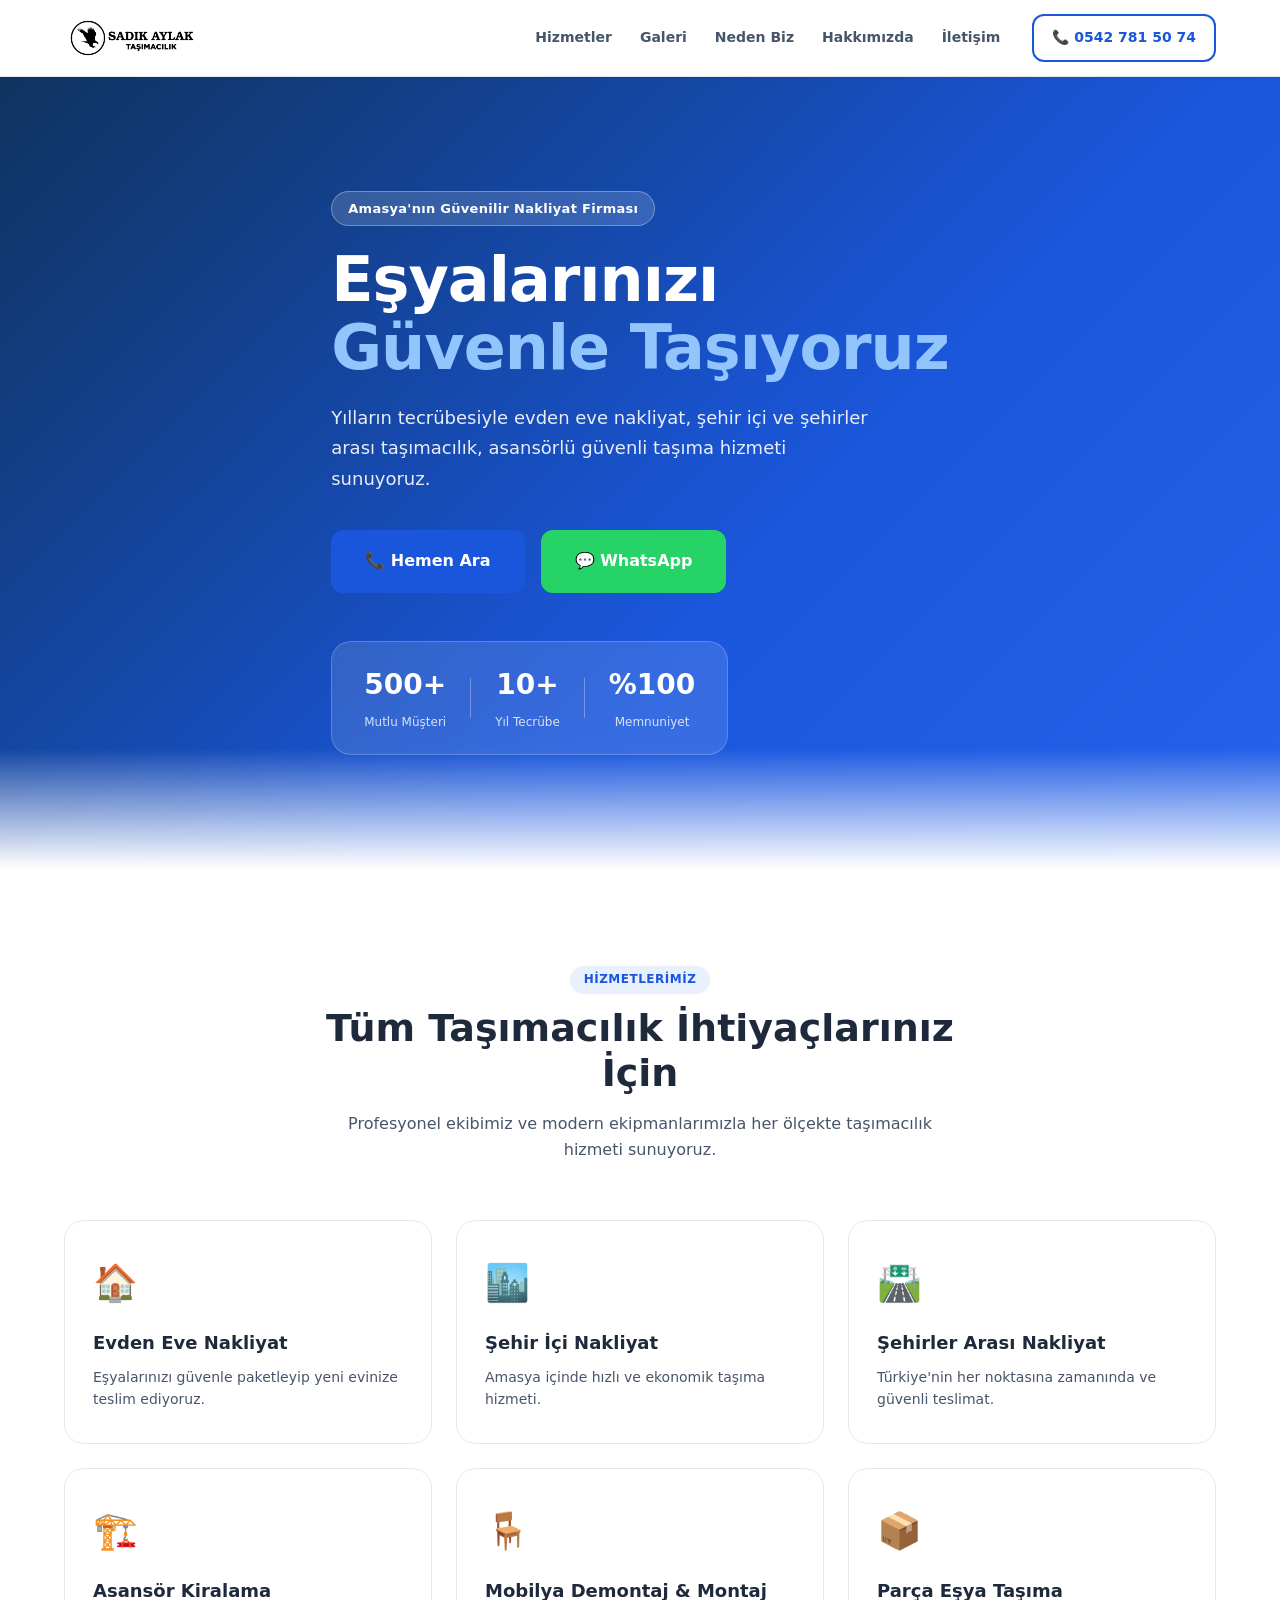
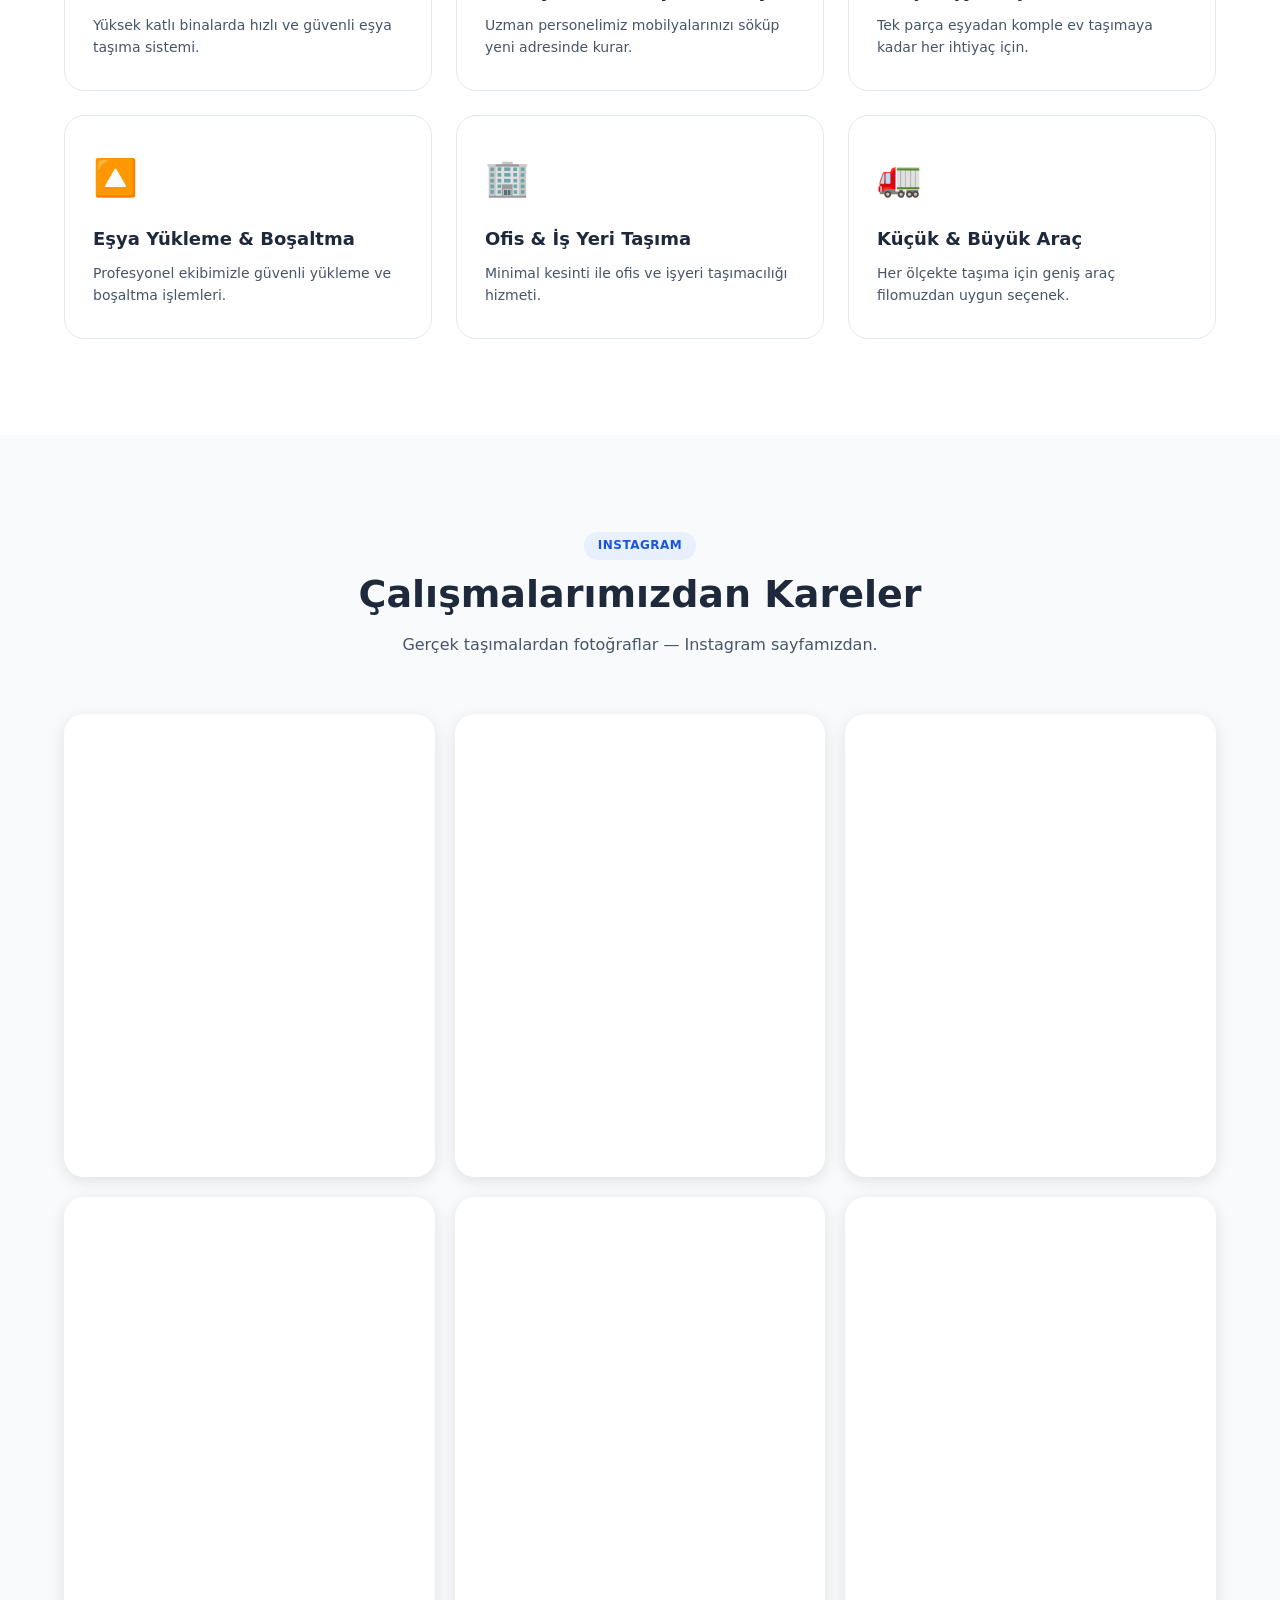
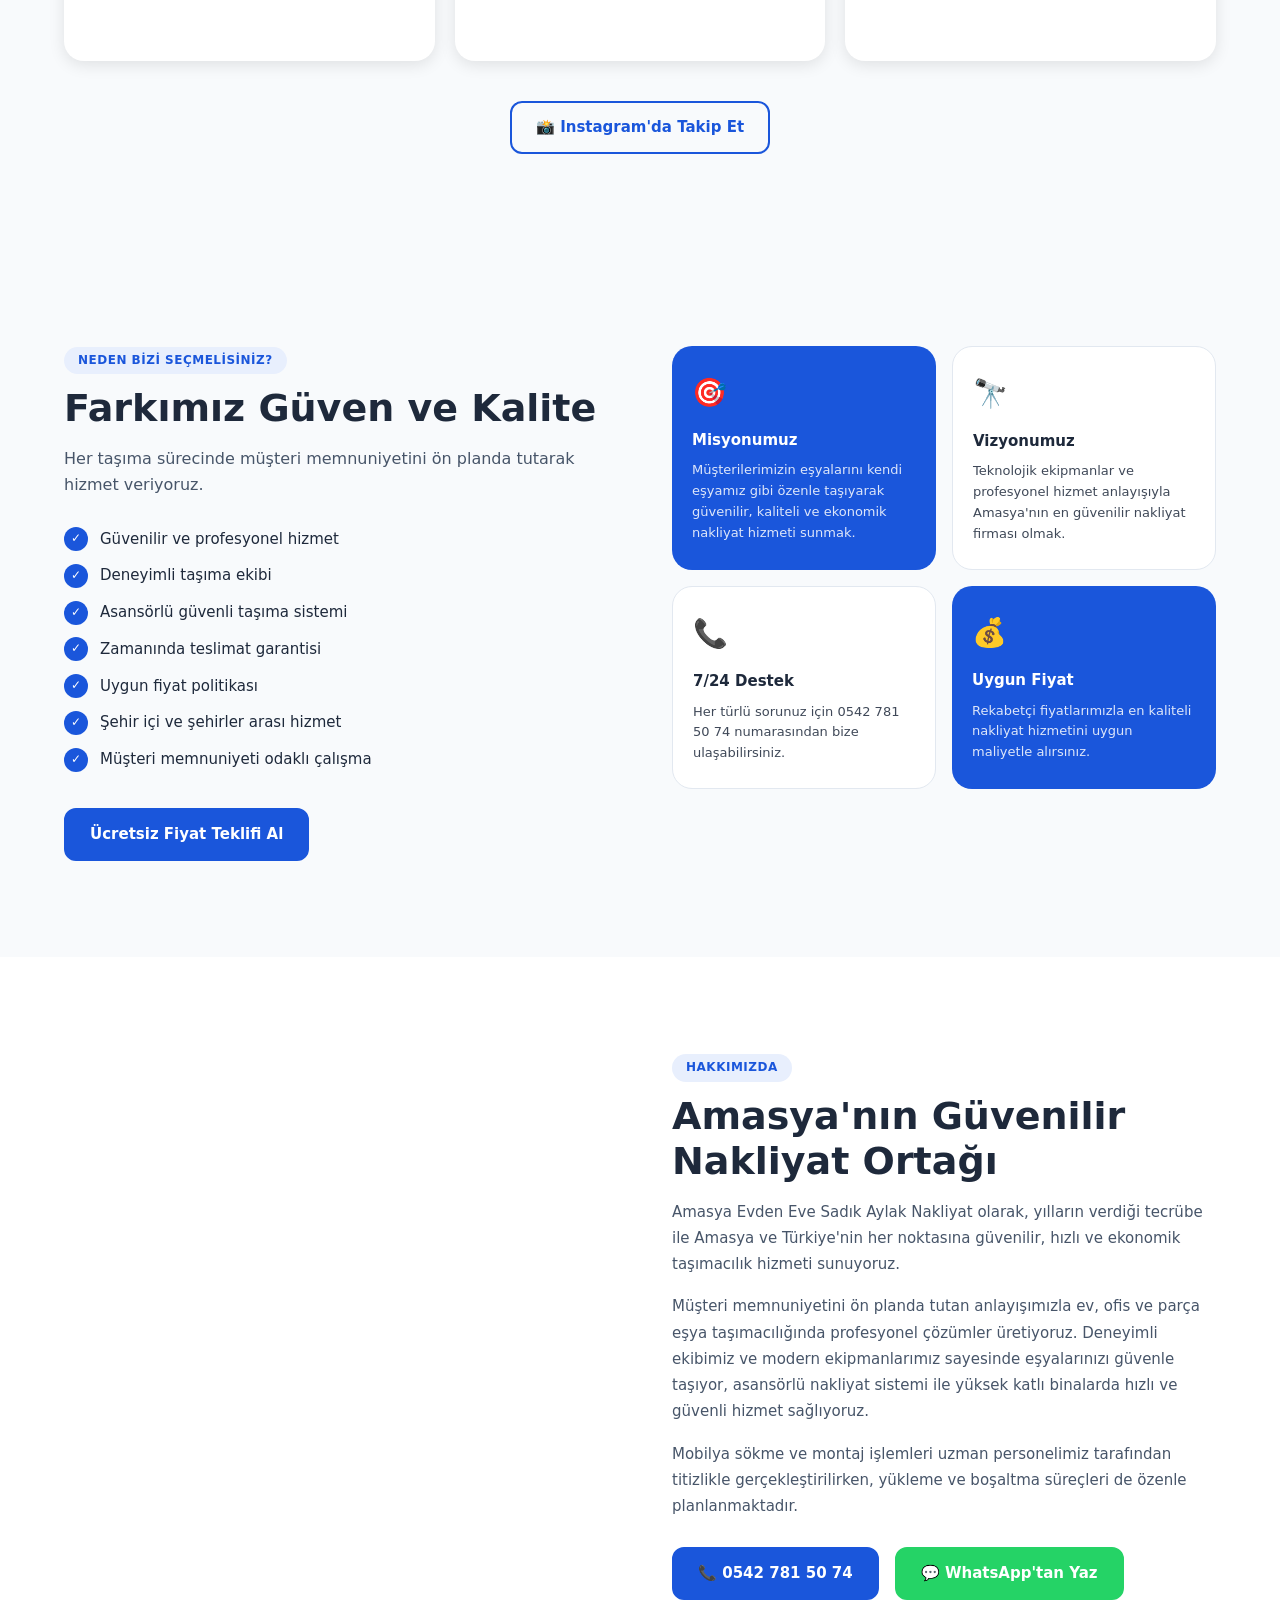
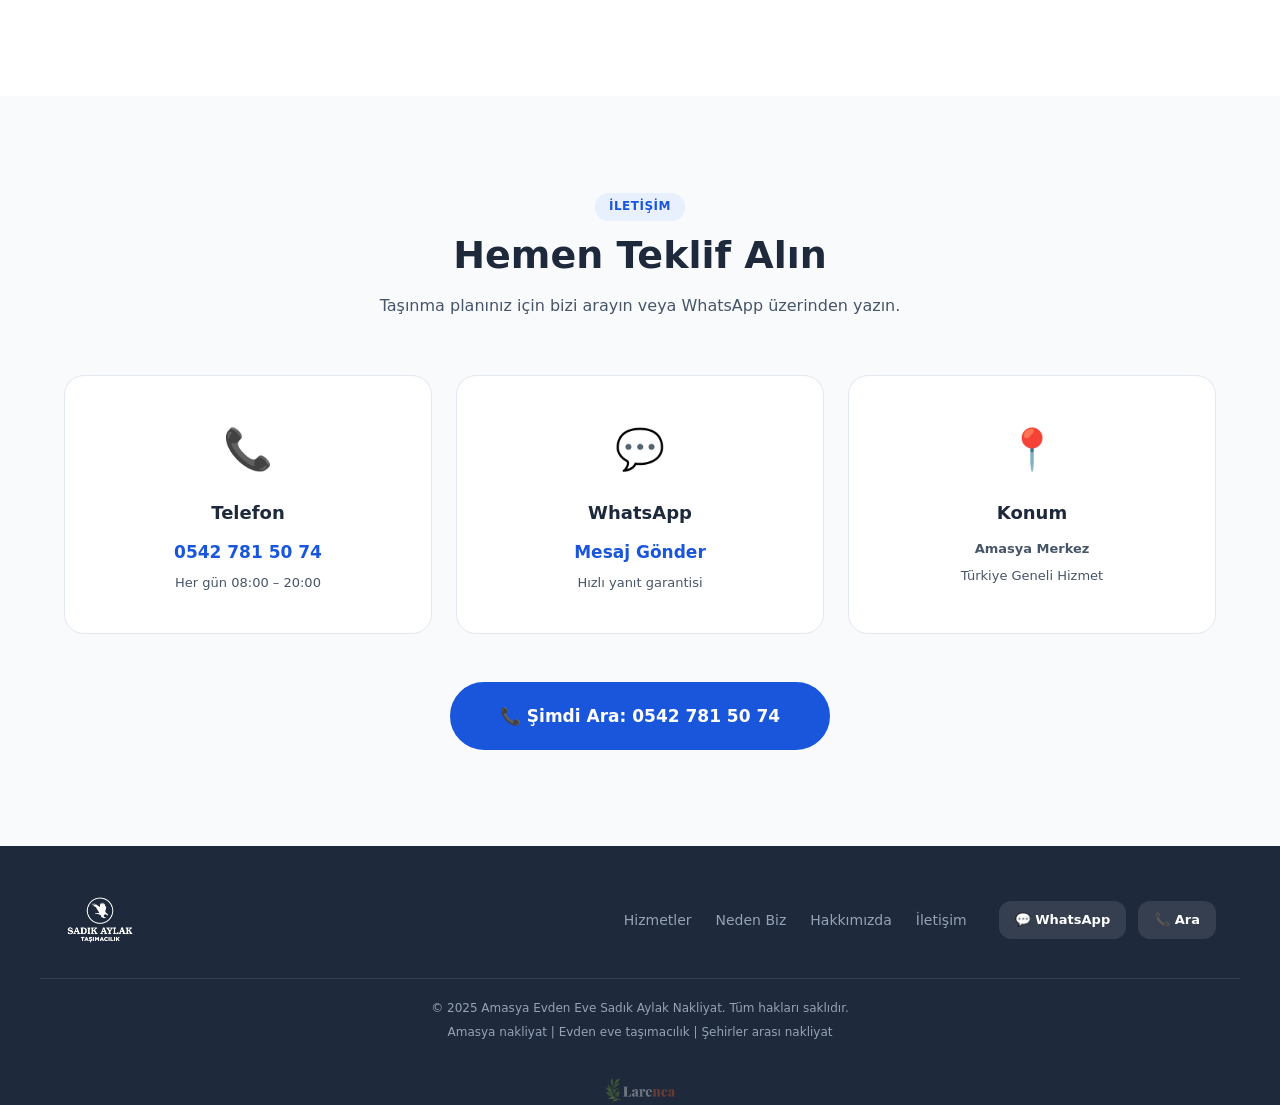
==== commit 5e9b86c1: "About video added" ====
--- a/index.html
+++ b/index.html
@@ -309,7 +309,9 @@
       <div class="container">
         <div class="about-inner">
           <div class="about-img-wrap">
-            <img src="assets/images/about.jpg" alt="Sadık Aylak Taşımacılık" class="about-img" />
+            <video class="hero-video" autoplay muted loop playsinline>
+              <source src="assets/videos/about.mp4" type="video/mp4" />
+            </video>
           </div>
           <div class="about-text">
             <span class="section-tag">Hakkımızda</span>
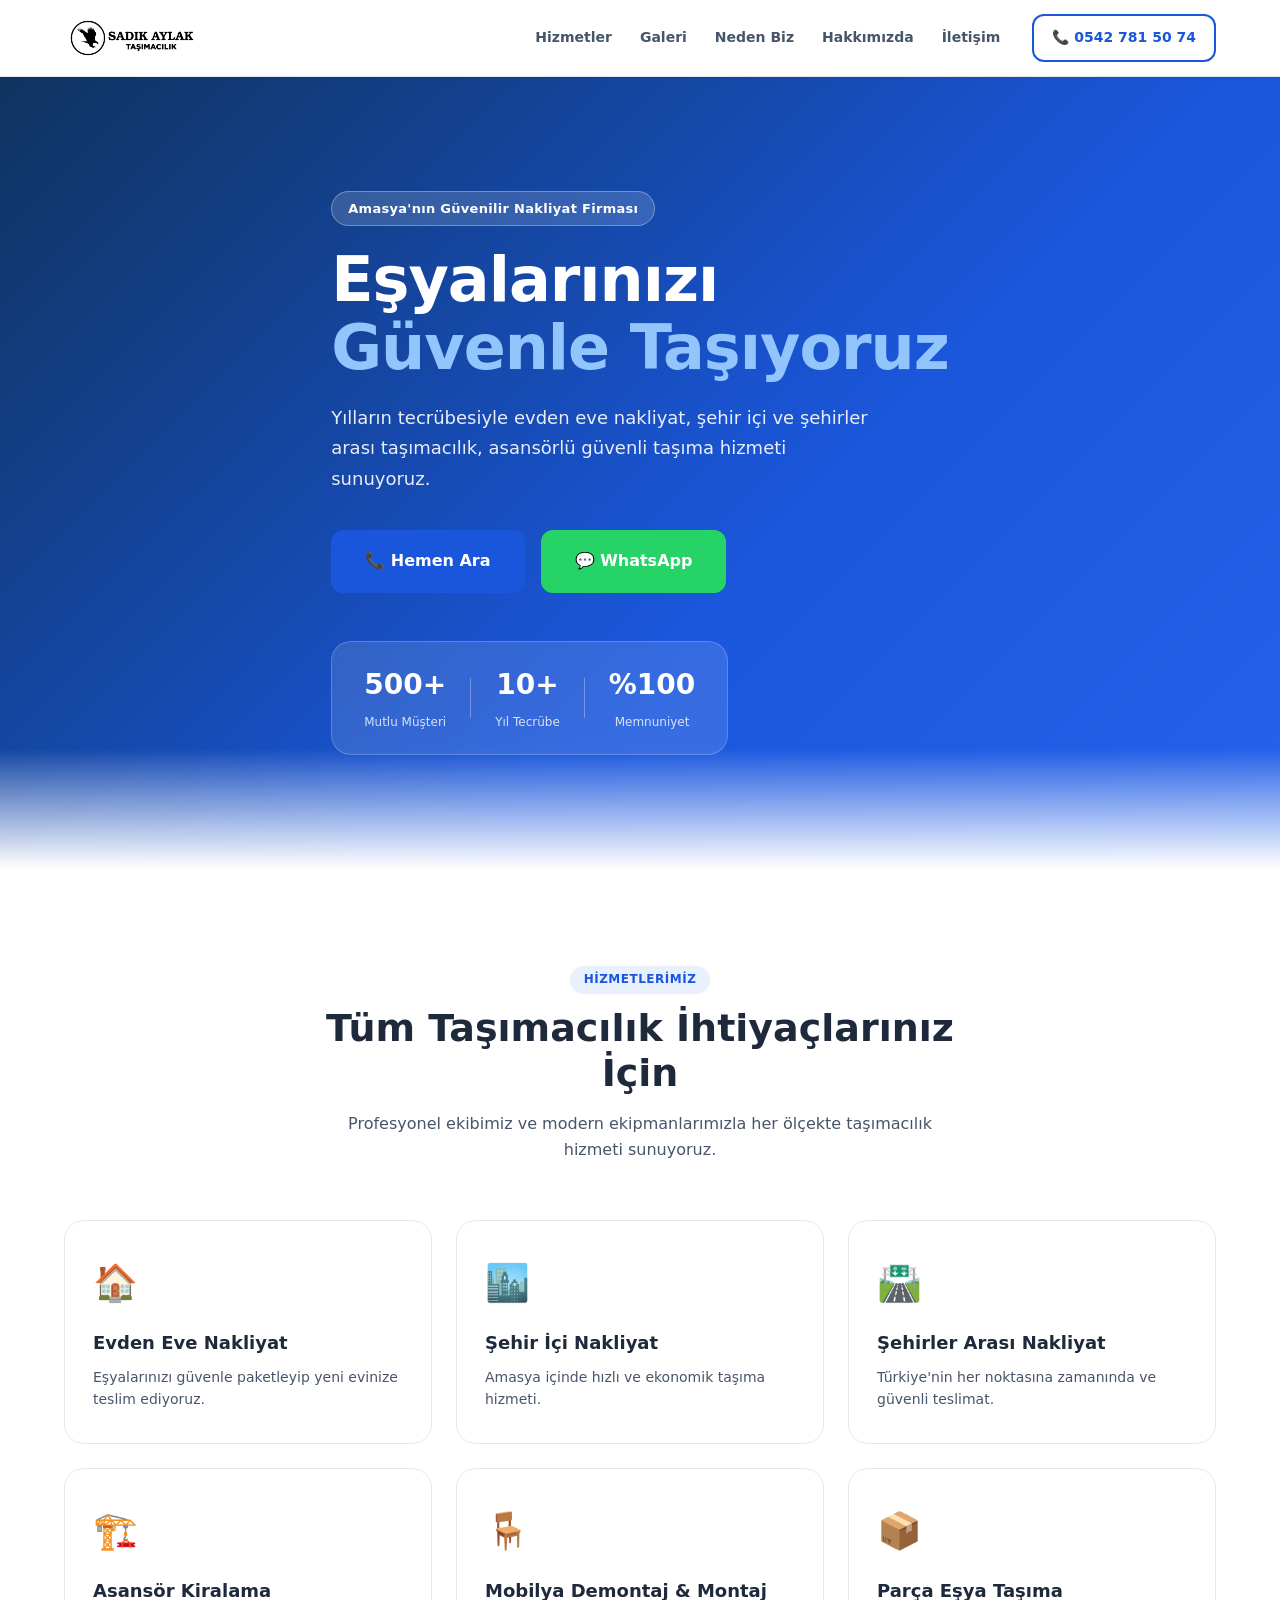
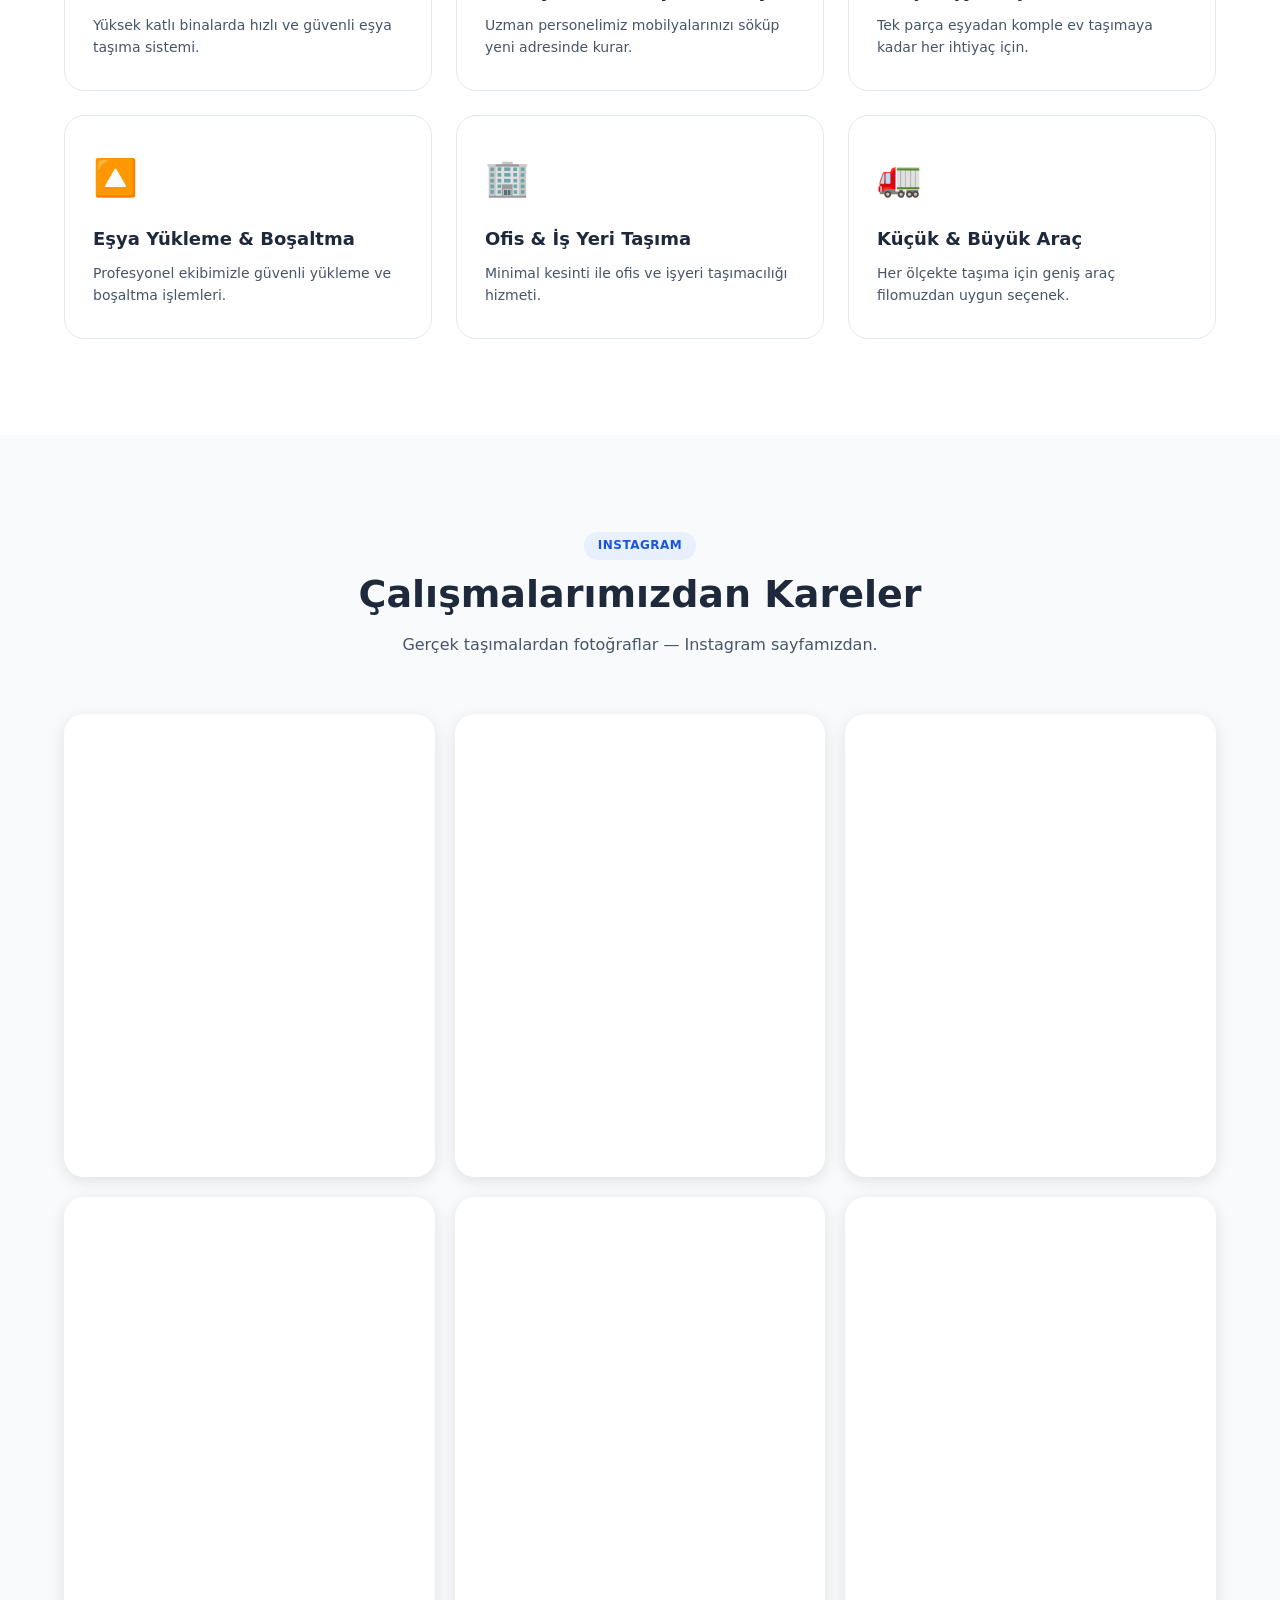
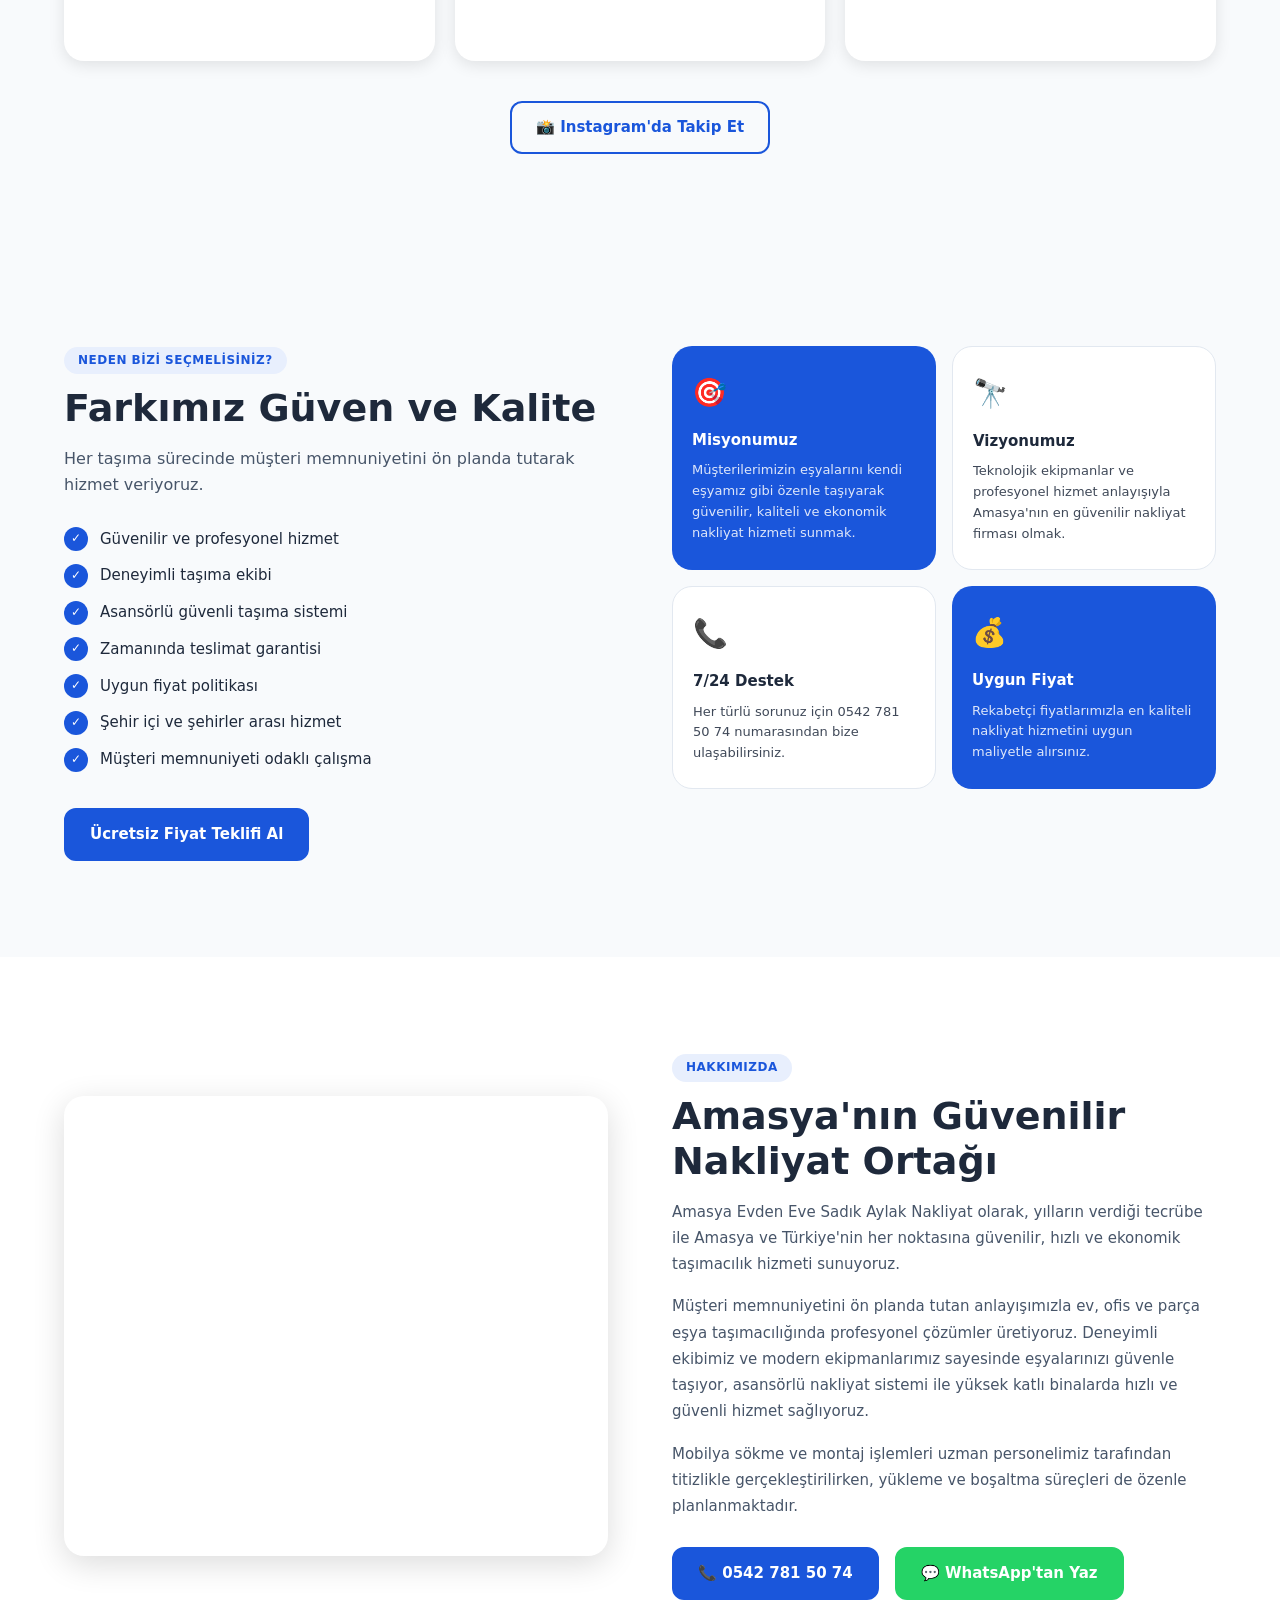
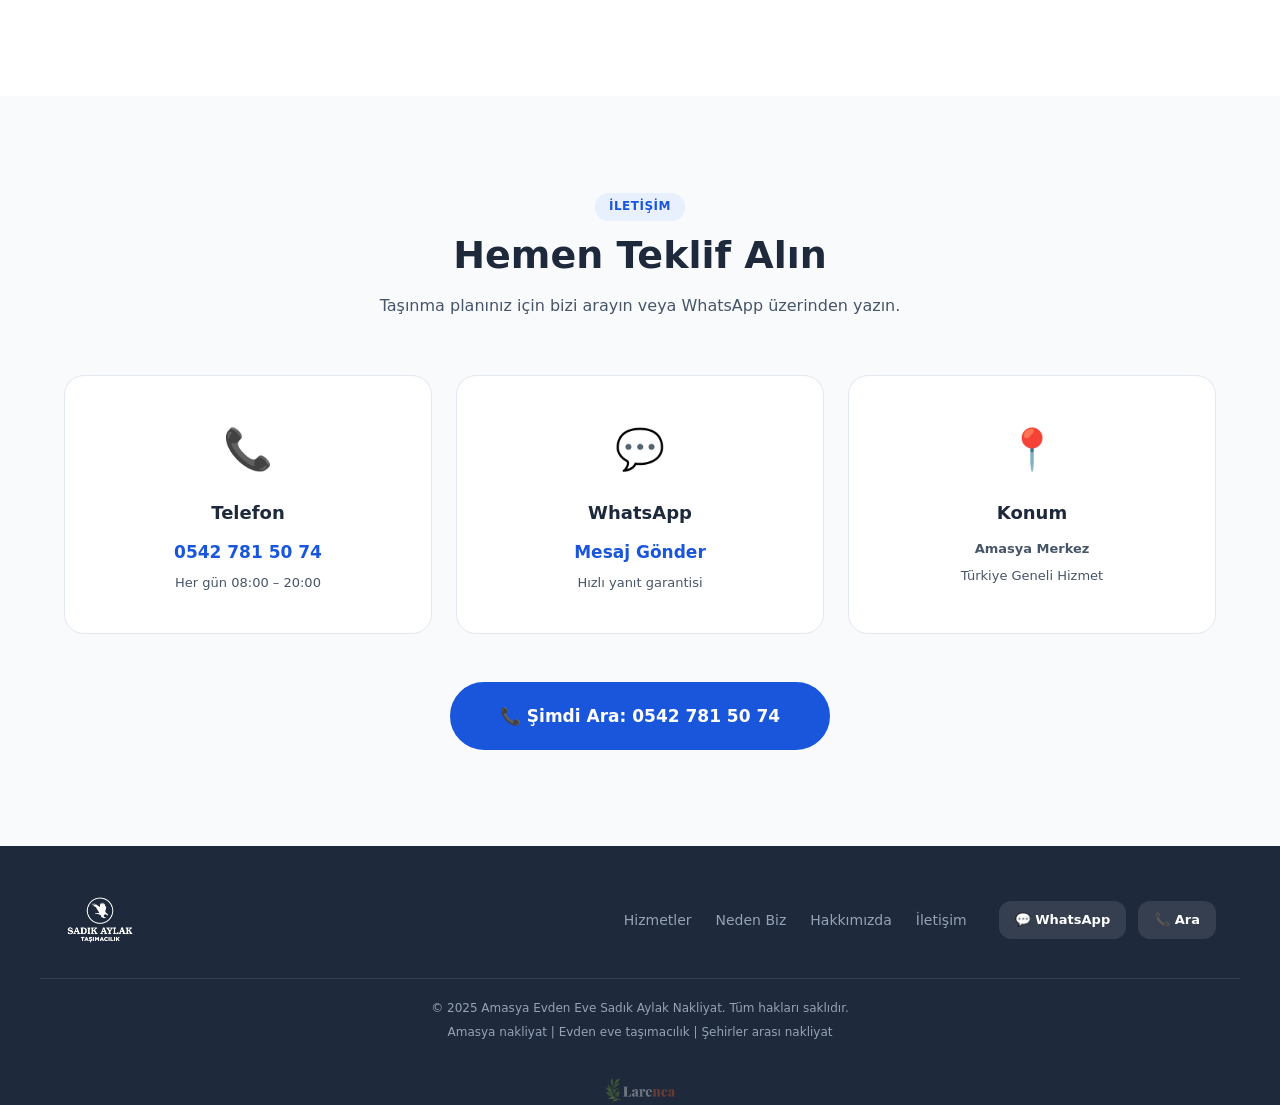
==== commit 0bc27b14: "konum kartı Google Maps'e bağlandı, about videosu mobilde gösterildi, video sesi kapalı Co-Authored-" ====
--- a/index.html
+++ b/index.html
@@ -309,7 +309,7 @@
       <div class="container">
         <div class="about-inner">
           <div class="about-img-wrap">
-            <video class="hero-video" autoplay muted loop playsinline>
+            <video class="about-video" autoplay muted loop playsinline>
               <source src="assets/videos/about.mp4" type="video/mp4" />
             </video>
           </div>
@@ -377,12 +377,17 @@
             >
             <p>Hızlı yanıt garantisi</p>
           </div>
-          <div class="contact-card">
+          <a
+            href="https://maps.app.goo.gl/ZzLetVYbpYFy4sGN7"
+            target="_blank"
+            rel="noopener"
+            class="contact-card"
+          >
             <div class="contact-icon">📍</div>
             <h3>Konum</h3>
             <p class="contact-link">Amasya Merkez</p>
             <p>Türkiye Geneli Hizmet</p>
-          </div>
+          </a>
         </div>
         <div class="contact-cta">
           <a href="tel:05427815074" class="btn btn-primary btn-xl"
--- a/style.css
+++ b/style.css
@@ -573,6 +573,15 @@
   display: block;
 }
 
+.about-video {
+  width: 100%;
+  height: 460px;
+  object-fit: cover;
+  border-radius: var(--radius-lg);
+  box-shadow: var(--shadow-lg);
+  display: block;
+}
+
 .about-text .section-tag {
   margin-bottom: 12px;
 }
@@ -606,6 +615,9 @@
   text-align: center;
   border: 1px solid #e2e8f0;
   transition: all 0.25s;
+  display: block;
+  color: inherit;
+  cursor: pointer;
 }
 
 .contact-card:hover {
@@ -741,7 +753,10 @@
     gap: 40px;
   }
   .about-img-wrap {
-    display: none;
+    display: block;
+  }
+  .about-video {
+    height: 320px;
   }
   .contact-grid {
     grid-template-columns: 1fr 1fr;
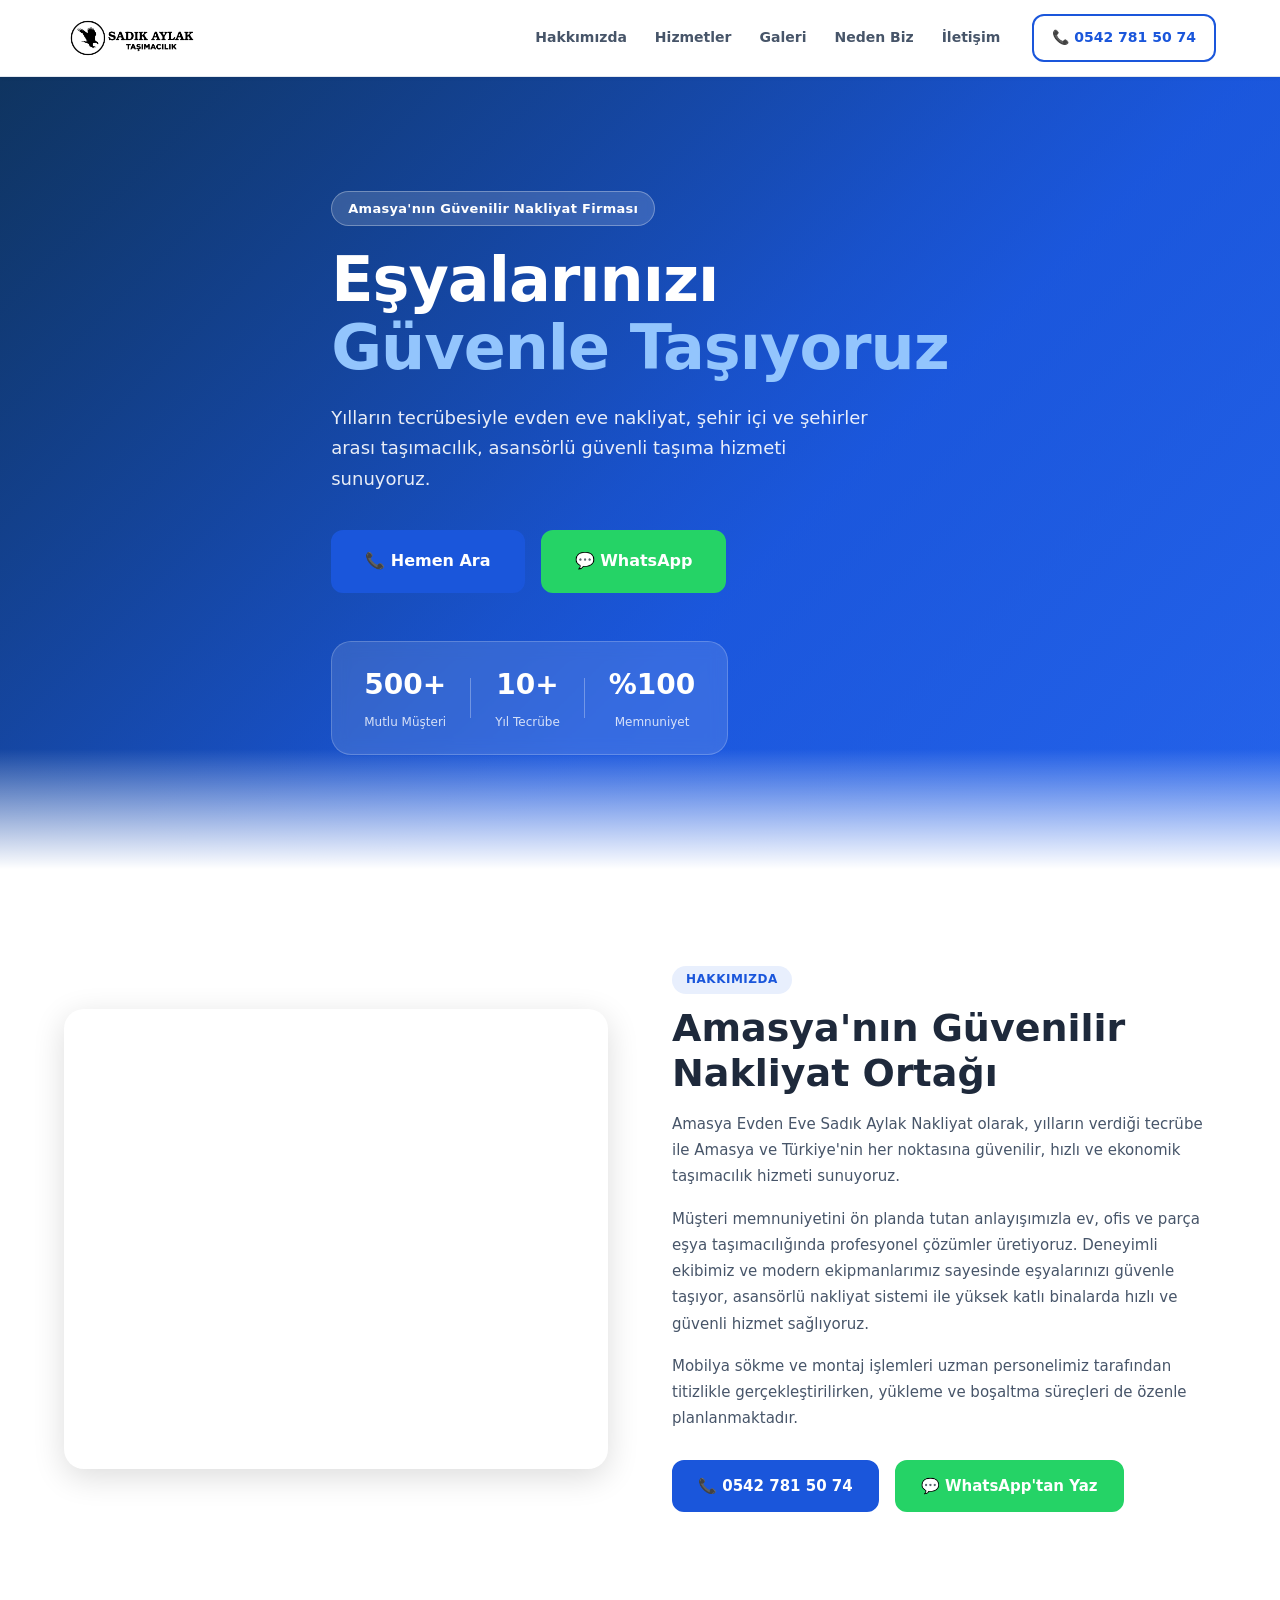
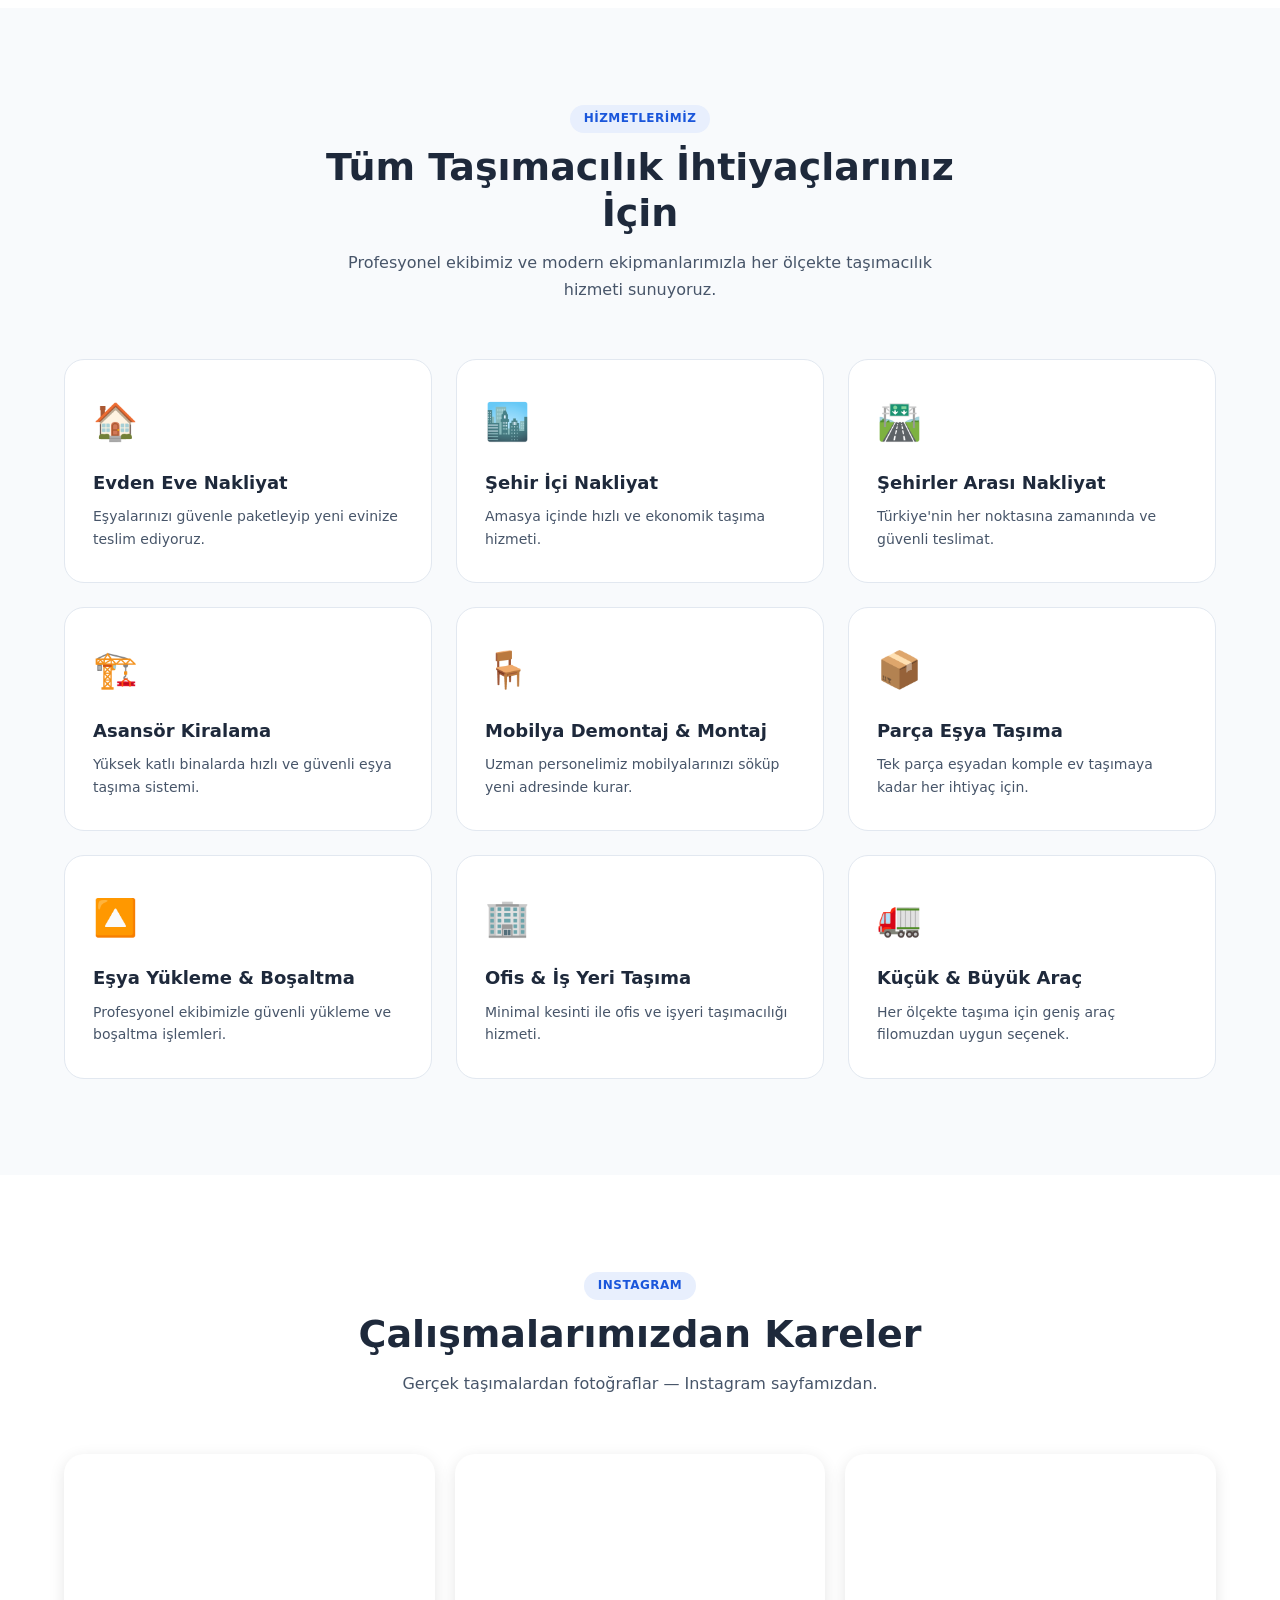
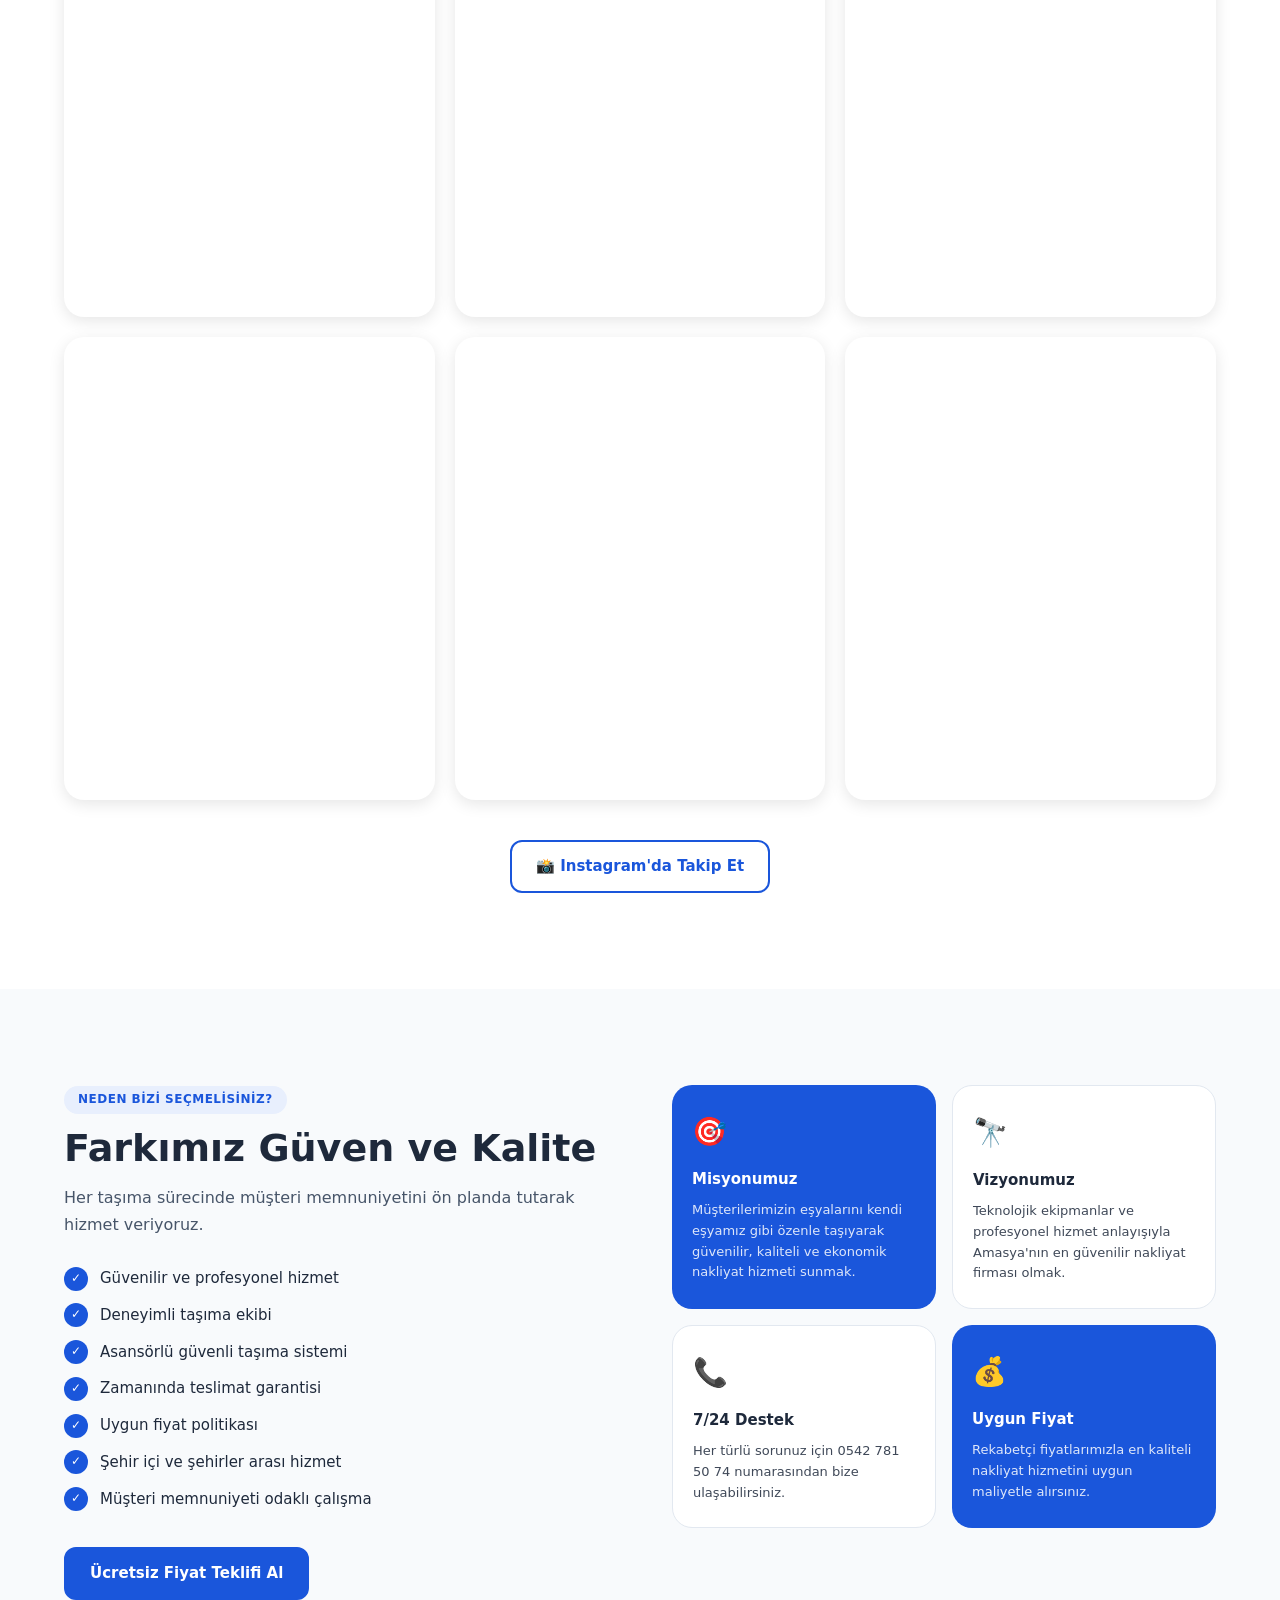
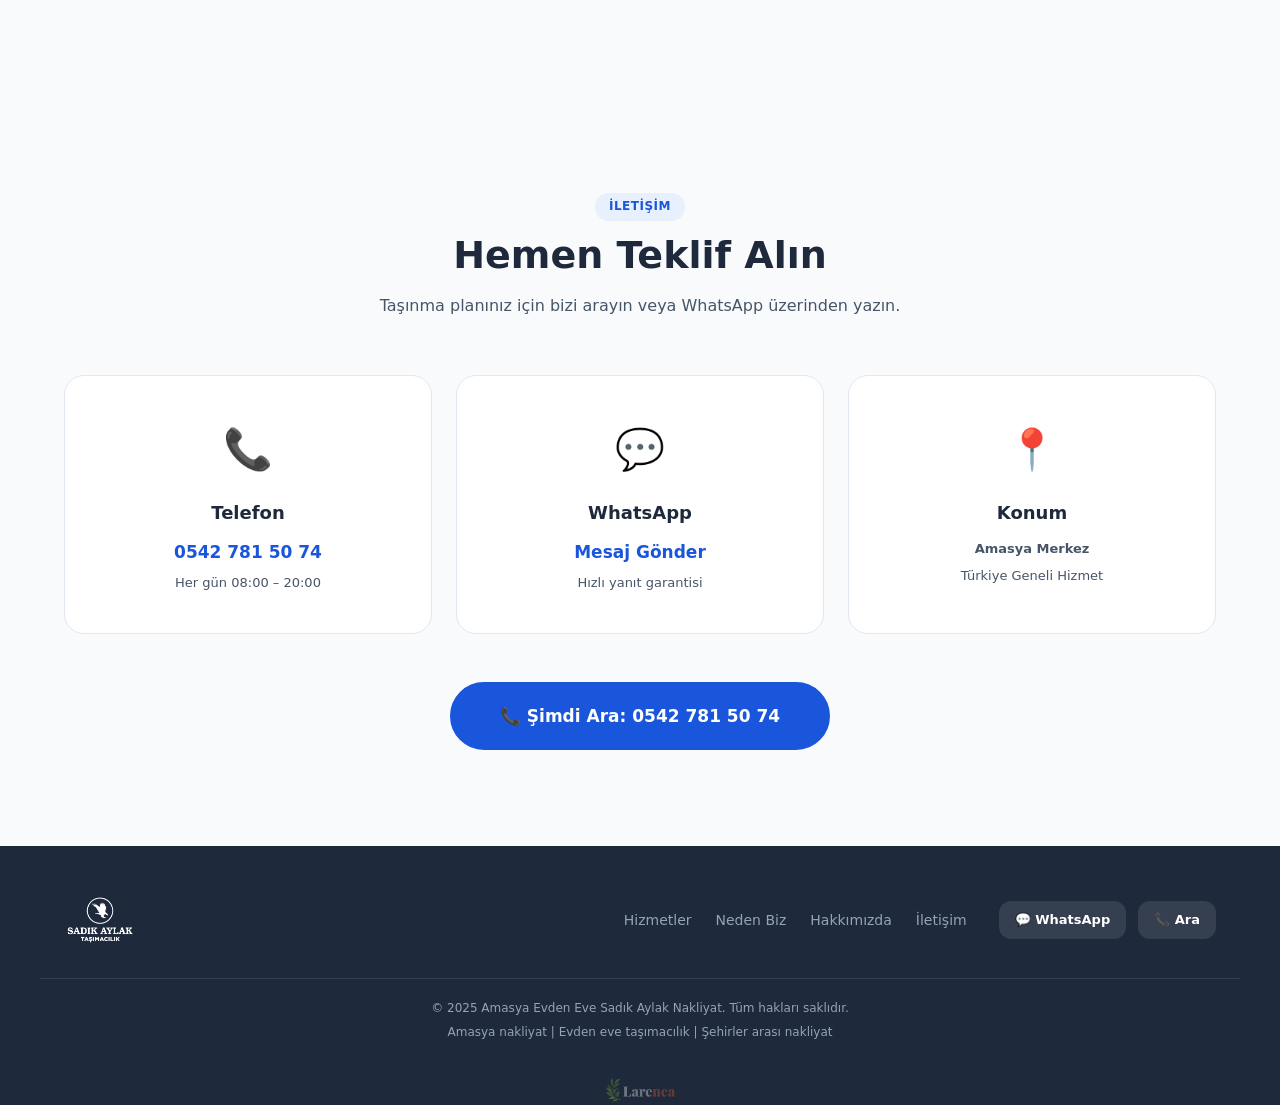
==== commit 1080b9b9: "hakkımızda bölümü hero'nun hemen altına taşındı Sayfa sırası: Hero → Hakkımızda → Hizmetler → Galeri" ====
--- a/index.html
+++ b/index.html
@@ -11,9 +11,227 @@
       name="keywords"
       content="Amasya evden eve nakliyat, Amasya nakliyat, Amasya asansörlü taşımacılık, Amasya asansör kiralama, şehirler arası nakliyat, mobilya montaj hizmeti, eşya taşıma"
     />
-    <title>Sadık Aylak Taşımacılık | Güvenilir Nakliyat</title>
+    <title>Sadık Aylak Taşımacılık | Amasya Evden Eve Nakliyat</title>
+
+    <!-- Open Graph -->
+    <meta property="og:type" content="business.business" />
+    <meta property="og:title" content="Sadık Aylak Taşımacılık | Amasya Evden Eve Nakliyat" />
+    <meta property="og:description" content="Amasya'nın güvenilir nakliyat firması. Evden eve, şehir içi, şehirler arası taşımacılık, asansörlü güvenli taşıma ve mobilya montaj hizmetleri." />
+    <meta property="og:url" content="https://sadikaylaktasimacilik.com/" />
+    <meta property="og:image" content="https://sadikaylaktasimacilik.com/assets/images/logo-nav.png" />
+    <meta property="og:locale" content="tr_TR" />
+    <meta property="og:site_name" content="Sadık Aylak Taşımacılık" />
+    <meta property="business:contact_data:locality" content="Amasya" />
+    <meta property="business:contact_data:country_name" content="Türkiye" />
+    <meta property="business:contact_data:phone_number" content="+905427815074" />
+
+    <!-- Twitter Card -->
+    <meta name="twitter:card" content="summary_large_image" />
+    <meta name="twitter:title" content="Sadık Aylak Taşımacılık | Amasya Evden Eve Nakliyat" />
+    <meta name="twitter:description" content="Amasya'nın güvenilir nakliyat firması. Evden eve, şehir içi ve şehirler arası taşımacılık hizmetleri." />
+    <meta name="twitter:image" content="https://sadikaylaktasimacilik.com/assets/images/logo-nav.png" />
     <link rel="stylesheet" href="style.css" />
     <link rel="icon" type="image/x-icon" href="assets/images/favicon.png" />
+    <link rel="canonical" href="https://sadikaylaktasimacilik.com/" />
+
+    <!-- Schema.org: Moving Company -->
+    <script type="application/ld+json">
+    {
+      "@context": "https://schema.org",
+      "@type": "MovingCompany",
+      "name": "Sadık Aylak Taşımacılık",
+      "alternateName": ["Amasya Evden Eve Sadık Aylak Nakliyat", "Sadık Aylak Nakliyat"],
+      "description": "Amasya'nın güvenilir nakliyat firması. Evden eve nakliyat, şehir içi ve şehirler arası taşımacılık, asansörlü güvenli taşıma, mobilya montaj-demontaj hizmetleri sunulmaktadır.",
+      "url": "https://sadikaylaktasimacilik.com",
+      "telephone": "+905427815074",
+      "priceRange": "$$",
+      "logo": "https://sadikaylaktasimacilik.com/assets/images/logo-nav.png",
+      "image": "https://sadikaylaktasimacilik.com/assets/images/logo-nav.png",
+      "address": {
+        "@type": "PostalAddress",
+        "addressLocality": "Amasya",
+        "addressRegion": "Amasya",
+        "addressCountry": "TR"
+      },
+      "geo": {
+        "@type": "GeoCoordinates",
+        "latitude": "40.6520",
+        "longitude": "35.8330"
+      },
+      "openingHoursSpecification": [
+        {
+          "@type": "OpeningHoursSpecification",
+          "dayOfWeek": ["Monday","Tuesday","Wednesday","Thursday","Friday","Saturday","Sunday"],
+          "opens": "08:00",
+          "closes": "20:00"
+        }
+      ],
+      "contactPoint": {
+        "@type": "ContactPoint",
+        "telephone": "+905427815074",
+        "contactType": "customer service",
+        "availableLanguage": "Turkish",
+        "hoursAvailable": {
+          "@type": "OpeningHoursSpecification",
+          "dayOfWeek": ["Monday","Tuesday","Wednesday","Thursday","Friday","Saturday","Sunday"],
+          "opens": "08:00",
+          "closes": "20:00"
+        }
+      },
+      "sameAs": [
+        "https://www.instagram.com/amasyaevdenevesadikaylak/",
+        "https://maps.app.goo.gl/ZzLetVYbpYFy4sGN7"
+      ],
+      "areaServed": [
+        {"@type": "City", "name": "Amasya"},
+        {"@type": "City", "name": "Merzifon"},
+        {"@type": "City", "name": "Suluova"},
+        {"@type": "City", "name": "Taşova"},
+        {"@type": "City", "name": "Göynücek"},
+        {"@type": "City", "name": "Gümüşhacıköy"},
+        {"@type": "City", "name": "Hamamözü"},
+        {"@type": "Country", "name": "Türkiye"}
+      ],
+      "hasOfferCatalog": {
+        "@type": "OfferCatalog",
+        "name": "Nakliyat Hizmetleri",
+        "itemListElement": [
+          {
+            "@type": "Offer",
+            "itemOffered": {
+              "@type": "Service",
+              "name": "Evden Eve Nakliyat",
+              "description": "Eşyaları güvenle paketleyip yeni eve taşıma. Amasya içi ve şehirler arası."
+            }
+          },
+          {
+            "@type": "Offer",
+            "itemOffered": {
+              "@type": "Service",
+              "name": "Şehir İçi Nakliyat",
+              "description": "Amasya ilçeleri arası hızlı ve ekonomik taşımacılık."
+            }
+          },
+          {
+            "@type": "Offer",
+            "itemOffered": {
+              "@type": "Service",
+              "name": "Şehirler Arası Nakliyat",
+              "description": "Türkiye'nin her noktasına güvenli ve zamanında uzun mesafe nakliyat."
+            }
+          },
+          {
+            "@type": "Offer",
+            "itemOffered": {
+              "@type": "Service",
+              "name": "Asansörlü Taşımacılık",
+              "description": "Yüksek katlı binalarda platform asansörüyle güvenli eşya taşıma."
+            }
+          },
+          {
+            "@type": "Offer",
+            "itemOffered": {
+              "@type": "Service",
+              "name": "Mobilya Demontaj ve Montaj",
+              "description": "Sökülebilir mobilyaların sökülmesi, taşınması ve yeni adreste kurulması."
+            }
+          },
+          {
+            "@type": "Offer",
+            "itemOffered": {
+              "@type": "Service",
+              "name": "Parça Eşya Taşıma",
+              "description": "Tek parça veya az sayıda eşya için uygun fiyatlı taşıma hizmeti."
+            }
+          },
+          {
+            "@type": "Offer",
+            "itemOffered": {
+              "@type": "Service",
+              "name": "Ofis ve İşyeri Taşıma",
+              "description": "Minimal iş kesintisiyle ofis mobilya ve ekipmanlarının taşınması."
+            }
+          },
+          {
+            "@type": "Offer",
+            "itemOffered": {
+              "@type": "Service",
+              "name": "Eşya Yükleme ve Boşaltma",
+              "description": "Profesyonel hamal hizmeti, yükleme ve boşaltma."
+            }
+          }
+        ]
+      }
+    }
+    </script>
+
+    <!-- Schema.org: FAQ -->
+    <script type="application/ld+json">
+    {
+      "@context": "https://schema.org",
+      "@type": "FAQPage",
+      "mainEntity": [
+        {
+          "@type": "Question",
+          "name": "Amasya'da evden eve nakliyat fiyatı ne kadar?",
+          "acceptedAnswer": {
+            "@type": "Answer",
+            "text": "Amasya'da evden eve nakliyat fiyatı; eşya miktarı, mesafe, kat sayısı ve istenen hizmetlere göre değişir. Ücretsiz fiyat teklifi için 0542 781 50 74 numaralı hattı arayabilirsiniz."
+          }
+        },
+        {
+          "@type": "Question",
+          "name": "Amasya'dan şehirler arası nakliyat yapıyor musunuz?",
+          "acceptedAnswer": {
+            "@type": "Answer",
+            "text": "Evet. Amasya'dan Ankara, İstanbul, Samsun, Tokat, Çorum, Sivas ve Türkiye'nin tüm illerine şehirler arası nakliyat hizmeti sunulmaktadır."
+          }
+        },
+        {
+          "@type": "Question",
+          "name": "Asansörlü nakliyat hizmeti sunuyor musunuz?",
+          "acceptedAnswer": {
+            "@type": "Answer",
+            "text": "Evet. Yüksek katlı binalarda eşyaları güvenle taşımak için platform asansörü kullanılmaktadır. Bu sistem hem hız sağlar hem de eşya hasarını önler."
+          }
+        },
+        {
+          "@type": "Question",
+          "name": "Mobilya söküp montajı yapıyor musunuz?",
+          "acceptedAnswer": {
+            "@type": "Answer",
+            "text": "Evet. Dolap, gardırop, karyola ve büfe gibi mobilyalar taşıma öncesi uzman ekip tarafından sökülür, taşınır ve yeni adreste kurulur."
+          }
+        },
+        {
+          "@type": "Question",
+          "name": "Hafta sonu nakliyat hizmeti veriyor musunuz?",
+          "acceptedAnswer": {
+            "@type": "Answer",
+            "text": "Evet. Haftanın 7 günü 08:00 ile 20:00 saatleri arasında nakliyat hizmeti verilmektedir."
+          }
+        },
+        {
+          "@type": "Question",
+          "name": "Amasya'nın hangi ilçelerine hizmet veriyorsunuz?",
+          "acceptedAnswer": {
+            "@type": "Answer",
+            "text": "Amasya Merkez, Merzifon, Suluova, Taşova, Göynücek, Gümüşhacıköy ve Hamamözü ilçelerinde şehir içi nakliyat yapılmaktadır."
+          }
+        }
+      ]
+    }
+    </script>
+
+    <!-- Schema.org: WebSite -->
+    <script type="application/ld+json">
+    {
+      "@context": "https://schema.org",
+      "@type": "WebSite",
+      "name": "Sadık Aylak Taşımacılık",
+      "url": "https://sadikaylaktasimacilik.com"
+    }
+    </script>
   </head>
   <body>
     <!-- NAVBAR -->
@@ -27,10 +245,10 @@
           />
         </div>
         <nav class="nav-links">
+          <a href="#hakkimizda">Hakkımızda</a>
           <a href="#hizmetler">Hizmetler</a>
           <a href="#galeri">Galeri</a>
           <a href="#neden-biz">Neden Biz</a>
-          <a href="#hakkimizda">Hakkımızda</a>
           <a href="#iletisim">İletişim</a>
         </nav>
         <a href="tel:05427815074" class="btn btn-outline nav-cta"
@@ -41,10 +259,10 @@
         </button>
       </div>
       <div class="mobile-menu" id="mobile-menu">
+        <a href="#hakkimizda" onclick="closeMenu()">Hakkımızda</a>
         <a href="#hizmetler" onclick="closeMenu()">Hizmetler</a>
         <a href="#galeri" onclick="closeMenu()">Galeri</a>
         <a href="#neden-biz" onclick="closeMenu()">Neden Biz</a>
-        <a href="#hakkimizda" onclick="closeMenu()">Hakkımızda</a>
         <a href="#iletisim" onclick="closeMenu()">İletişim</a>
         <a href="tel:05427815074" class="btn btn-primary">📞 Hemen Ara</a>
       </div>
@@ -95,8 +313,53 @@
       </div>
     </section>
 
+    <!-- HAKKIMIZDA -->
+    <section class="section" id="hakkimizda">
+      <div class="container">
+        <div class="about-inner">
+          <div class="about-img-wrap">
+            <video class="about-video" autoplay muted loop playsinline>
+              <source src="assets/videos/about.mp4" type="video/mp4" />
+            </video>
+          </div>
+          <div class="about-text">
+            <span class="section-tag">Hakkımızda</span>
+            <h2>Amasya'nın Güvenilir Nakliyat Ortağı</h2>
+            <p>
+              Amasya Evden Eve Sadık Aylak Nakliyat olarak, yılların verdiği
+              tecrübe ile Amasya ve Türkiye'nin her noktasına güvenilir, hızlı
+              ve ekonomik taşımacılık hizmeti sunuyoruz.
+            </p>
+            <p>
+              Müşteri memnuniyetini ön planda tutan anlayışımızla ev, ofis ve
+              parça eşya taşımacılığında profesyonel çözümler üretiyoruz.
+              Deneyimli ekibimiz ve modern ekipmanlarımız sayesinde eşyalarınızı
+              güvenle taşıyor, asansörlü nakliyat sistemi ile yüksek katlı
+              binalarda hızlı ve güvenli hizmet sağlıyoruz.
+            </p>
+            <p>
+              Mobilya sökme ve montaj işlemleri uzman personelimiz tarafından
+              titizlikle gerçekleştirilirken, yükleme ve boşaltma süreçleri de
+              özenle planlanmaktadır.
+            </p>
+            <div class="about-cta">
+              <a href="tel:05427815074" class="btn btn-primary"
+                >📞 0542 781 50 74</a
+              >
+              <a
+                href="https://wa.me/905427815074"
+                target="_blank"
+                class="btn btn-whatsapp"
+                >💬 WhatsApp'tan Yaz</a
+              >
+            </div>
+          </div>
+        </div>
+      </div>
+    </section>
+
     <!-- HİZMETLER -->
-    <section class="section" id="hizmetler">
+    <section class="section section-alt" id="hizmetler">
       <div class="container">
         <div class="section-header">
           <span class="section-tag">Hizmetlerimiz</span>
@@ -159,7 +422,7 @@
     </section>
 
     <!-- GALERİ -->
-    <section class="section section-alt" id="galeri">
+    <section class="section" id="galeri">
       <div class="container">
         <div class="section-header">
           <span class="section-tag">Instagram</span>
@@ -304,51 +567,6 @@
       </div>
     </section>
 
-    <!-- HAKKIMIZDA -->
-    <section class="section" id="hakkimizda">
-      <div class="container">
-        <div class="about-inner">
-          <div class="about-img-wrap">
-            <video class="about-video" autoplay muted loop playsinline>
-              <source src="assets/videos/about.mp4" type="video/mp4" />
-            </video>
-          </div>
-          <div class="about-text">
-            <span class="section-tag">Hakkımızda</span>
-            <h2>Amasya'nın Güvenilir Nakliyat Ortağı</h2>
-            <p>
-              Amasya Evden Eve Sadık Aylak Nakliyat olarak, yılların verdiği
-              tecrübe ile Amasya ve Türkiye'nin her noktasına güvenilir, hızlı
-              ve ekonomik taşımacılık hizmeti sunuyoruz.
-            </p>
-            <p>
-              Müşteri memnuniyetini ön planda tutan anlayışımızla ev, ofis ve
-              parça eşya taşımacılığında profesyonel çözümler üretiyoruz.
-              Deneyimli ekibimiz ve modern ekipmanlarımız sayesinde eşyalarınızı
-              güvenle taşıyor, asansörlü nakliyat sistemi ile yüksek katlı
-              binalarda hızlı ve güvenli hizmet sağlıyoruz.
-            </p>
-            <p>
-              Mobilya sökme ve montaj işlemleri uzman personelimiz tarafından
-              titizlikle gerçekleştirilirken, yükleme ve boşaltma süreçleri de
-              özenle planlanmaktadır.
-            </p>
-            <div class="about-cta">
-              <a href="tel:05427815074" class="btn btn-primary"
-                >📞 0542 781 50 74</a
-              >
-              <a
-                href="https://wa.me/905427815074"
-                target="_blank"
-                class="btn btn-whatsapp"
-                >💬 WhatsApp'tan Yaz</a
-              >
-            </div>
-          </div>
-        </div>
-      </div>
-    </section>
-
     <!-- İLETİŞİM -->
     <section class="section section-alt" id="iletisim">
       <div class="container">
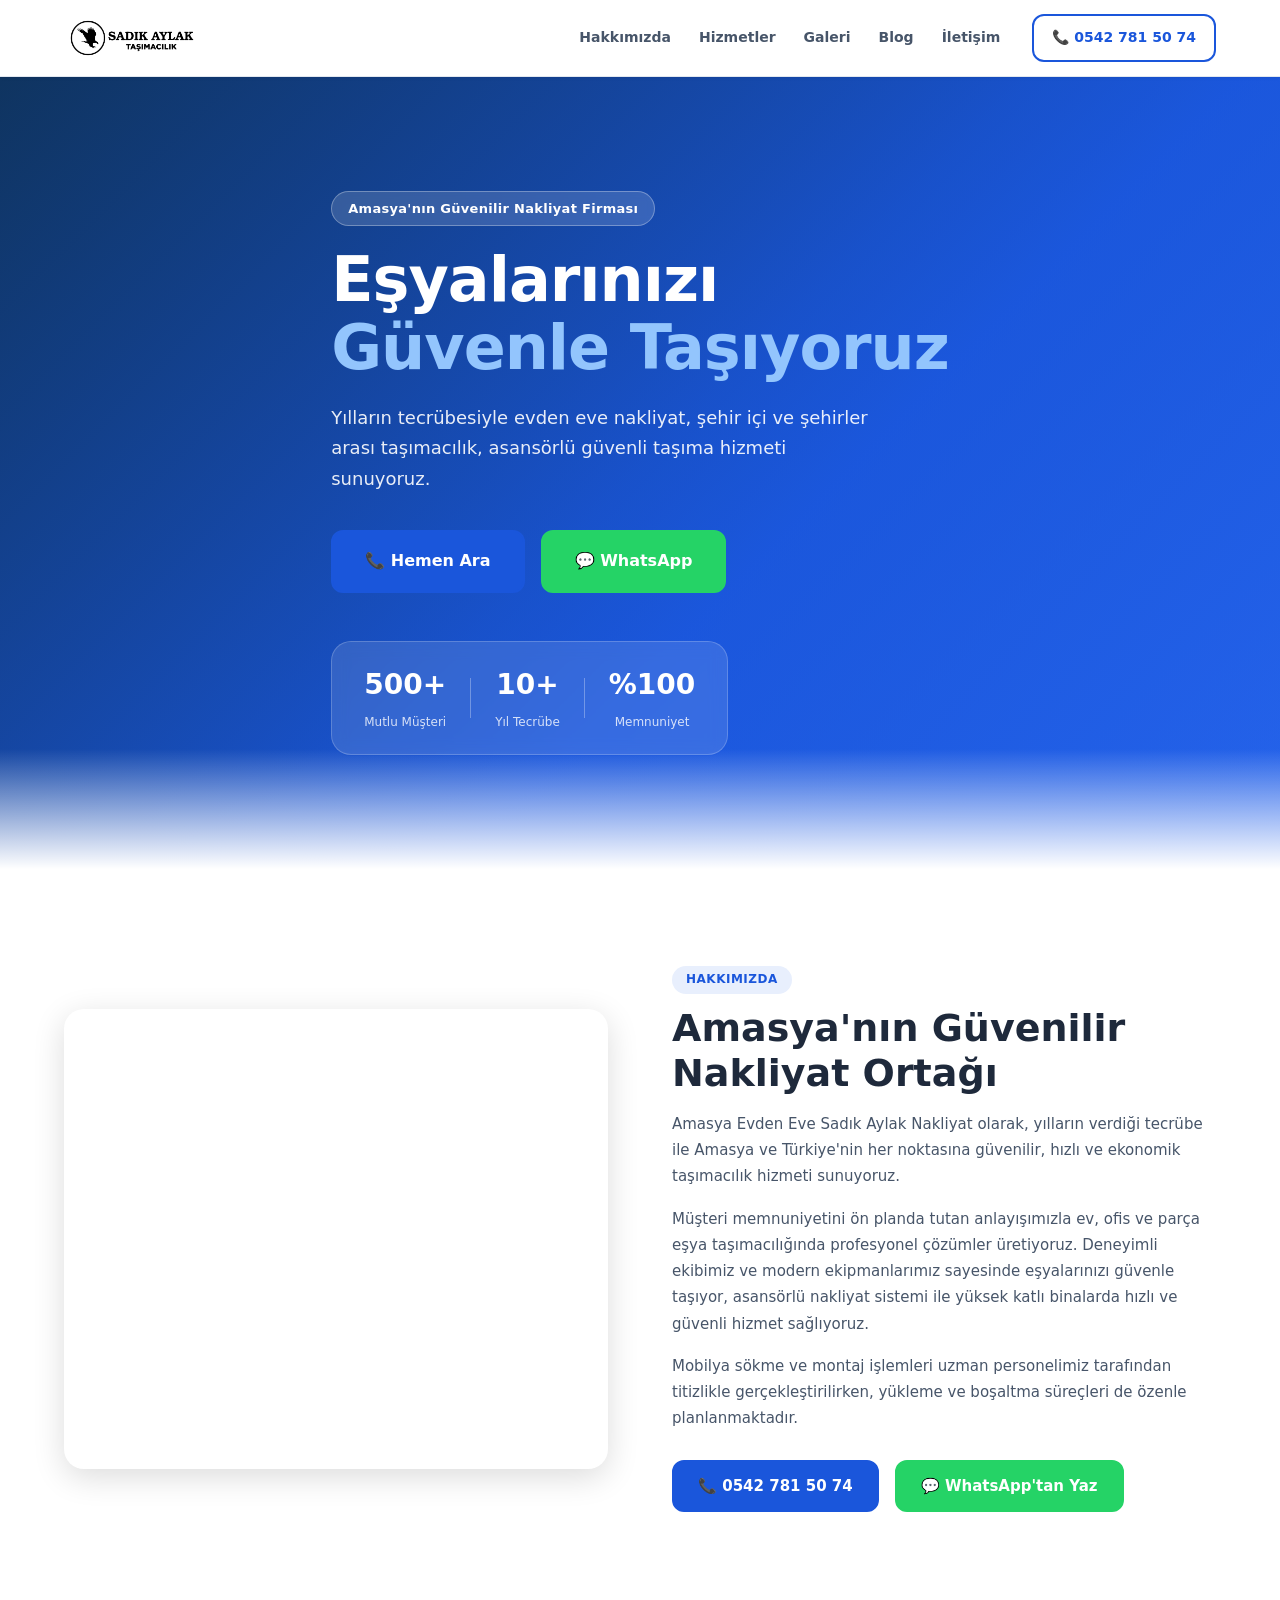
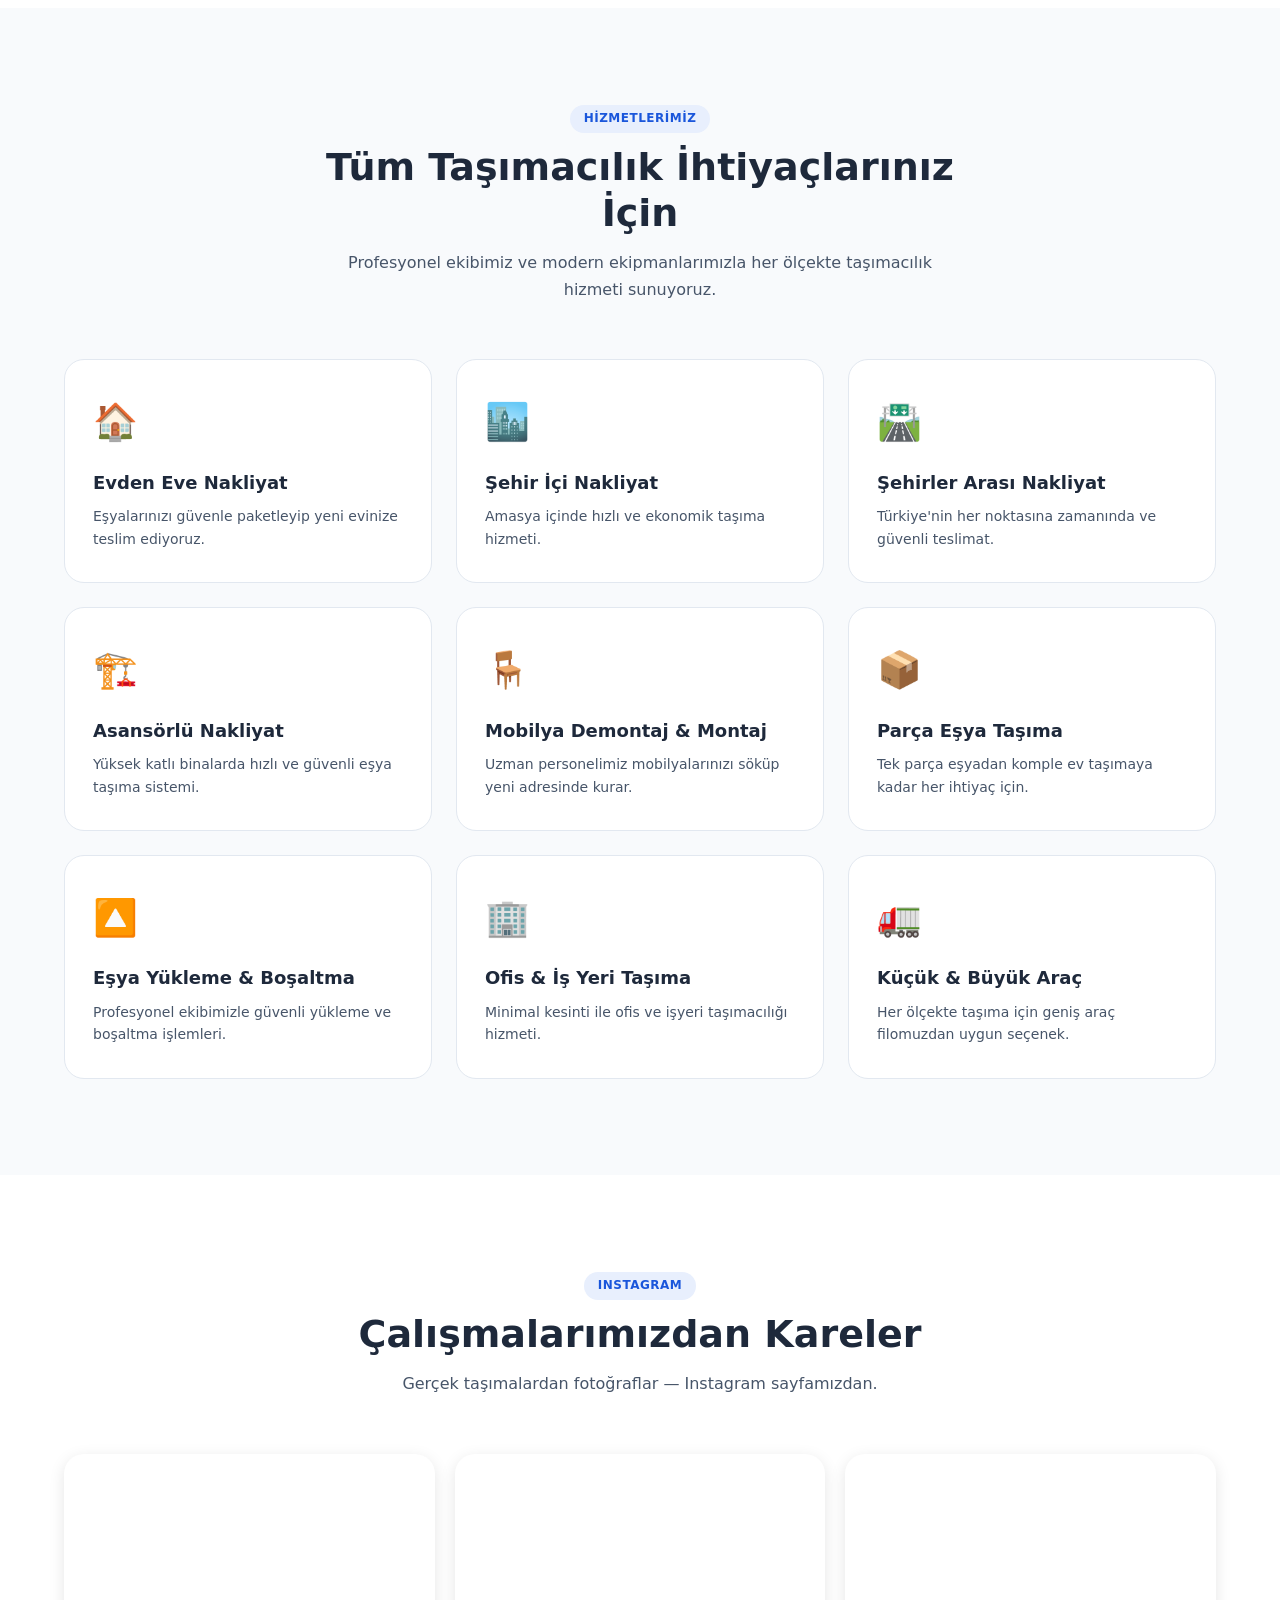
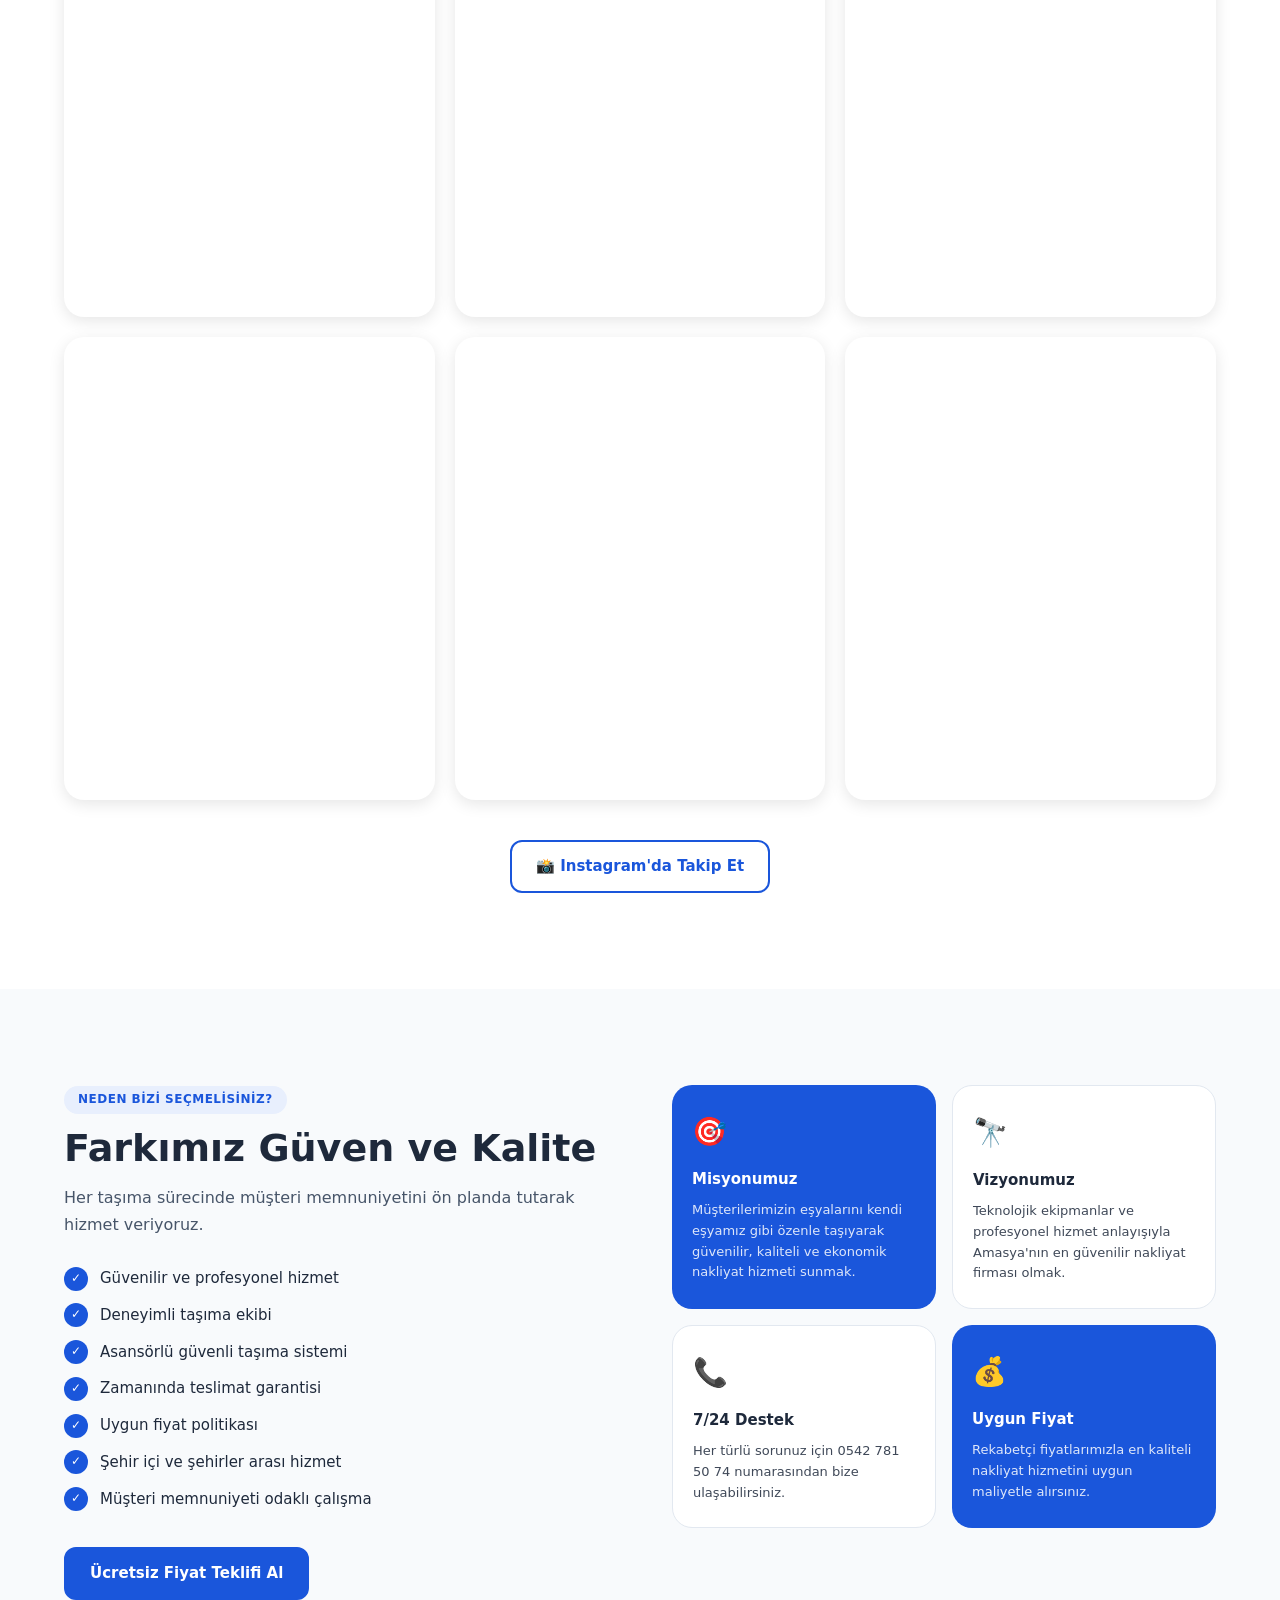
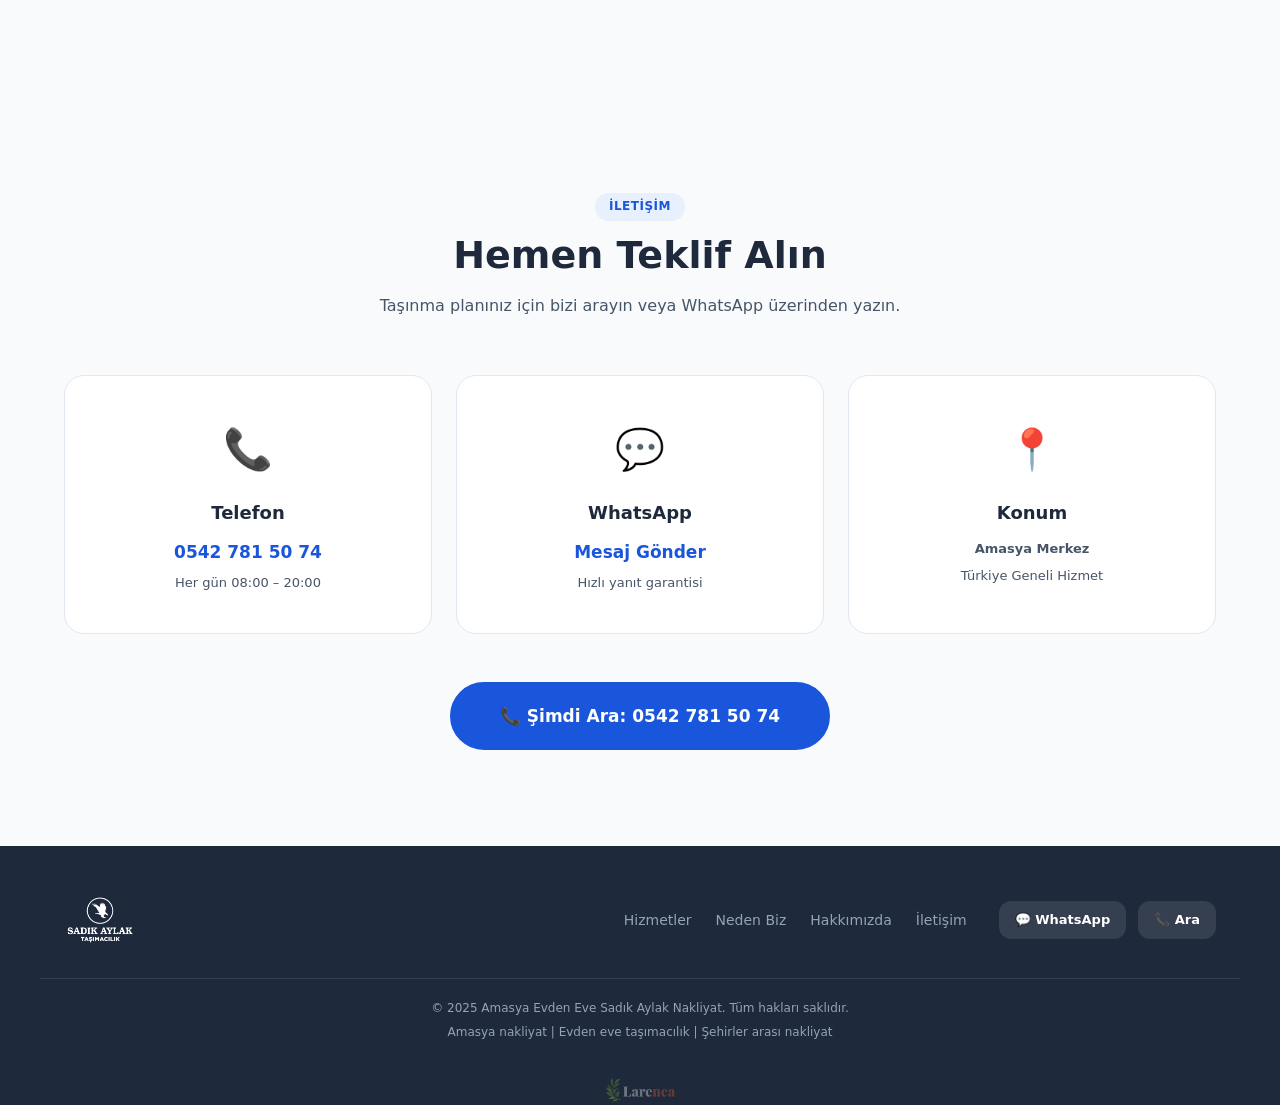
==== commit b1d6a712: "SEO genişlemesi: hizmet sayfaları, blog ve iç sayfa stilleri eklendi Yeni sayfalar: - /evden-eve-nak" ====
--- a/index.html
+++ b/index.html
@@ -248,7 +248,7 @@
           <a href="#hakkimizda">Hakkımızda</a>
           <a href="#hizmetler">Hizmetler</a>
           <a href="#galeri">Galeri</a>
-          <a href="#neden-biz">Neden Biz</a>
+          <a href="/blog/">Blog</a>
           <a href="#iletisim">İletişim</a>
         </nav>
         <a href="tel:05427815074" class="btn btn-outline nav-cta"
@@ -262,7 +262,7 @@
         <a href="#hakkimizda" onclick="closeMenu()">Hakkımızda</a>
         <a href="#hizmetler" onclick="closeMenu()">Hizmetler</a>
         <a href="#galeri" onclick="closeMenu()">Galeri</a>
-        <a href="#neden-biz" onclick="closeMenu()">Neden Biz</a>
+        <a href="/blog/" onclick="closeMenu()">Blog</a>
         <a href="#iletisim" onclick="closeMenu()">İletişim</a>
         <a href="tel:05427815074" class="btn btn-primary">📞 Hemen Ara</a>
       </div>
@@ -370,26 +370,26 @@
           </p>
         </div>
         <div class="services-grid">
-          <div class="service-card">
+          <a href="/evden-eve-nakliyat/" class="service-card">
             <div class="service-icon">🏠</div>
             <h3>Evden Eve Nakliyat</h3>
             <p>Eşyalarınızı güvenle paketleyip yeni evinize teslim ediyoruz.</p>
-          </div>
+          </a>
           <div class="service-card">
             <div class="service-icon">🏙️</div>
             <h3>Şehir İçi Nakliyat</h3>
             <p>Amasya içinde hızlı ve ekonomik taşıma hizmeti.</p>
           </div>
-          <div class="service-card">
+          <a href="/sehirlerarasi-nakliyat/" class="service-card">
             <div class="service-icon">🛣️</div>
             <h3>Şehirler Arası Nakliyat</h3>
             <p>Türkiye'nin her noktasına zamanında ve güvenli teslimat.</p>
-          </div>
-          <div class="service-card">
+          </a>
+          <a href="/asansorlu-nakliyat/" class="service-card">
             <div class="service-icon">🏗️</div>
-            <h3>Asansör Kiralama</h3>
+            <h3>Asansörlü Nakliyat</h3>
             <p>Yüksek katlı binalarda hızlı ve güvenli eşya taşıma sistemi.</p>
-          </div>
+          </a>
           <div class="service-card">
             <div class="service-icon">🪑</div>
             <h3>Mobilya Demontaj & Montaj</h3>
@@ -397,21 +397,21 @@
               Uzman personelimiz mobilyalarınızı söküp yeni adresinde kurar.
             </p>
           </div>
-          <div class="service-card">
+          <a href="/parca-esya-tasima/" class="service-card">
             <div class="service-icon">📦</div>
             <h3>Parça Eşya Taşıma</h3>
             <p>Tek parça eşyadan komple ev taşımaya kadar her ihtiyaç için.</p>
-          </div>
+          </a>
           <div class="service-card">
             <div class="service-icon">🔼</div>
             <h3>Eşya Yükleme & Boşaltma</h3>
             <p>Profesyonel ekibimizle güvenli yükleme ve boşaltma işlemleri.</p>
           </div>
-          <div class="service-card">
+          <a href="/ofis-tasima/" class="service-card">
             <div class="service-icon">🏢</div>
             <h3>Ofis & İş Yeri Taşıma</h3>
             <p>Minimal kesinti ile ofis ve işyeri taşımacılığı hizmeti.</p>
-          </div>
+          </a>
           <div class="service-card">
             <div class="service-icon">🚛</div>
             <h3>Küçük & Büyük Araç</h3>
--- a/style.css
+++ b/style.css
@@ -376,6 +376,8 @@
   padding: 32px 28px;
   transition: all 0.25s;
   cursor: default;
+  display: block;
+  color: inherit;
 }
 
 .service-card:hover {
@@ -835,3 +837,410 @@
     flex-direction: column;
   }
 }
+
+/* ═══════════════════════════════════════════
+   İÇ SAYFA STİLLERİ
+═══════════════════════════════════════════ */
+
+/* ── Page Hero ── */
+.page-hero {
+  background: linear-gradient(135deg, var(--blue-dark) 0%, var(--blue) 100%);
+  color: var(--white);
+  padding: 80px 0 64px;
+  text-align: center;
+  margin-top: 72px;
+}
+.page-hero .breadcrumb {
+  display: flex;
+  align-items: center;
+  gap: 8px;
+  justify-content: center;
+  font-size: 13px;
+  color: rgba(255,255,255,.65);
+  margin-bottom: 18px;
+}
+.page-hero .breadcrumb a {
+  color: rgba(255,255,255,.75);
+}
+.page-hero .breadcrumb a:hover { color: #fff; }
+.page-hero .breadcrumb span { color: rgba(255,255,255,.4); }
+.page-hero h1 {
+  font-size: clamp(28px, 5vw, 48px);
+  font-weight: 800;
+  margin-bottom: 16px;
+  line-height: 1.15;
+}
+.page-hero p {
+  font-size: 17px;
+  opacity: .9;
+  max-width: 600px;
+  margin: 0 auto 28px;
+  line-height: 1.65;
+}
+.page-hero-actions {
+  display: flex;
+  gap: 14px;
+  justify-content: center;
+  flex-wrap: wrap;
+}
+
+/* ── Service Detail Layout ── */
+.service-detail-grid {
+  display: grid;
+  grid-template-columns: 1fr 300px;
+  gap: 48px;
+  align-items: start;
+}
+.service-content h2 {
+  font-size: 26px;
+  font-weight: 700;
+  margin: 36px 0 14px;
+  color: var(--gray-800);
+}
+.service-content h2:first-child { margin-top: 0; }
+.service-content h3 {
+  font-size: 19px;
+  font-weight: 600;
+  margin: 24px 0 10px;
+  color: var(--gray-800);
+}
+.service-content p {
+  color: var(--gray-600);
+  line-height: 1.8;
+  margin-bottom: 16px;
+}
+.service-content ul, .service-content ol {
+  margin: 8px 0 20px 22px;
+  color: var(--gray-600);
+  line-height: 1.85;
+}
+.service-content li { margin-bottom: 4px; }
+
+/* ── Steps ── */
+.steps-list {
+  display: flex;
+  flex-direction: column;
+  gap: 18px;
+  margin: 20px 0 28px;
+}
+.step {
+  display: flex;
+  gap: 18px;
+  align-items: flex-start;
+}
+.step-num {
+  flex-shrink: 0;
+  width: 42px;
+  height: 42px;
+  background: var(--blue);
+  color: #fff;
+  border-radius: 50%;
+  display: flex;
+  align-items: center;
+  justify-content: center;
+  font-weight: 700;
+  font-size: 17px;
+}
+.step-body h4 {
+  font-weight: 700;
+  margin-bottom: 4px;
+  color: var(--gray-800);
+  font-size: 15px;
+}
+.step-body p {
+  color: var(--gray-600);
+  font-size: 14px;
+  margin-bottom: 0;
+}
+
+/* ── Sidebar ── */
+.service-sidebar {
+  position: sticky;
+  top: 90px;
+  display: flex;
+  flex-direction: column;
+  gap: 20px;
+}
+.sidebar-cta {
+  background: var(--blue);
+  color: #fff;
+  border-radius: var(--radius-lg);
+  padding: 28px 22px;
+  text-align: center;
+}
+.sidebar-cta h3 {
+  font-size: 18px;
+  font-weight: 700;
+  margin-bottom: 10px;
+}
+.sidebar-cta p {
+  font-size: 14px;
+  opacity: .9;
+  margin-bottom: 18px;
+  line-height: 1.6;
+}
+.sidebar-cta .btn {
+  width: 100%;
+  justify-content: center;
+  margin-bottom: 10px;
+}
+.sidebar-cta .btn:last-child { margin-bottom: 0; }
+.sidebar-links {
+  background: var(--gray-50);
+  border: 1px solid #e2e8f0;
+  border-radius: var(--radius-lg);
+  padding: 20px;
+}
+.sidebar-links h4 {
+  font-size: 14px;
+  font-weight: 700;
+  margin-bottom: 14px;
+  color: var(--gray-800);
+  text-transform: uppercase;
+  letter-spacing: .5px;
+}
+.sidebar-links a {
+  display: flex;
+  align-items: center;
+  justify-content: space-between;
+  padding: 9px 0;
+  border-bottom: 1px solid #e2e8f0;
+  color: var(--blue);
+  font-size: 13px;
+  font-weight: 500;
+  transition: padding-left .15s;
+}
+.sidebar-links a:last-child { border-bottom: none; }
+.sidebar-links a:hover { padding-left: 4px; }
+
+/* ── Highlight Box ── */
+.highlight-box {
+  background: var(--blue-light);
+  border-left: 4px solid var(--blue);
+  border-radius: 0 var(--radius) var(--radius) 0;
+  padding: 16px 20px;
+  margin: 24px 0;
+}
+.highlight-box p {
+  color: var(--blue-dark);
+  font-weight: 500;
+  margin-bottom: 0;
+}
+
+/* ── FAQ Accordion ── */
+.faq-list {
+  display: flex;
+  flex-direction: column;
+  gap: 10px;
+  margin-top: 20px;
+}
+.faq-item {
+  border: 1px solid #e2e8f0;
+  border-radius: var(--radius);
+  overflow: hidden;
+}
+.faq-question {
+  width: 100%;
+  background: none;
+  border: none;
+  padding: 16px 20px;
+  text-align: left;
+  font-size: 14px;
+  font-weight: 600;
+  color: var(--gray-800);
+  cursor: pointer;
+  display: flex;
+  justify-content: space-between;
+  align-items: center;
+  gap: 12px;
+  transition: background .15s;
+  font-family: inherit;
+}
+.faq-question:hover { background: var(--gray-50); }
+.faq-question::after {
+  content: '+';
+  font-size: 20px;
+  color: var(--blue);
+  flex-shrink: 0;
+  line-height: 1;
+}
+.faq-question.open { background: var(--blue-light); }
+.faq-question.open::after { content: '−'; }
+.faq-answer {
+  display: none;
+  padding: 0 20px 16px;
+  color: var(--gray-600);
+  font-size: 14px;
+  line-height: 1.75;
+  background: var(--blue-light);
+}
+.faq-answer.open { display: block; }
+
+/* ── CTA Banner ── */
+.cta-banner {
+  background: linear-gradient(135deg, var(--blue-dark), var(--blue));
+  color: #fff;
+  border-radius: var(--radius-lg);
+  padding: 48px 40px;
+  text-align: center;
+}
+.cta-banner h2 {
+  font-size: 28px;
+  font-weight: 800;
+  margin-bottom: 12px;
+}
+.cta-banner p {
+  font-size: 16px;
+  opacity: .9;
+  margin-bottom: 28px;
+  max-width: 500px;
+  margin-left: auto;
+  margin-right: auto;
+}
+.cta-banner-actions {
+  display: flex;
+  gap: 14px;
+  justify-content: center;
+  flex-wrap: wrap;
+}
+
+/* ── Blog Grid ── */
+.blog-grid {
+  display: grid;
+  grid-template-columns: repeat(3, 1fr);
+  gap: 24px;
+  margin-top: 40px;
+}
+.blog-card {
+  background: #fff;
+  border: 1px solid #e2e8f0;
+  border-radius: var(--radius-lg);
+  overflow: hidden;
+  display: flex;
+  flex-direction: column;
+  transition: all .25s;
+  text-decoration: none;
+  color: inherit;
+}
+.blog-card:hover {
+  border-color: var(--blue);
+  box-shadow: var(--shadow-md);
+  transform: translateY(-3px);
+}
+.blog-card-thumb {
+  height: 160px;
+  background: linear-gradient(135deg, var(--blue-dark), var(--blue));
+  display: flex;
+  align-items: center;
+  justify-content: center;
+  font-size: 52px;
+}
+.blog-card-body {
+  padding: 20px;
+  flex: 1;
+  display: flex;
+  flex-direction: column;
+}
+.blog-tag {
+  display: inline-block;
+  background: var(--blue-light);
+  color: var(--blue);
+  font-size: 11px;
+  font-weight: 700;
+  padding: 3px 10px;
+  border-radius: 20px;
+  margin-bottom: 10px;
+  text-transform: uppercase;
+  letter-spacing: .4px;
+}
+.blog-card-body h3 {
+  font-size: 15px;
+  font-weight: 700;
+  line-height: 1.5;
+  margin-bottom: 8px;
+  color: var(--gray-800);
+  flex: 1;
+}
+.blog-meta {
+  font-size: 12px;
+  color: var(--gray-400);
+  margin-bottom: 14px;
+}
+.blog-read-more {
+  font-size: 13px;
+  font-weight: 600;
+  color: var(--blue);
+  display: flex;
+  align-items: center;
+  gap: 4px;
+}
+
+/* ── Article Layout ── */
+.article-layout {
+  display: grid;
+  grid-template-columns: 1fr 300px;
+  gap: 48px;
+  align-items: start;
+}
+.article-header { margin-bottom: 32px; }
+.article-header h1 {
+  font-size: clamp(24px, 4vw, 38px);
+  font-weight: 800;
+  line-height: 1.25;
+  margin-bottom: 14px;
+  color: var(--gray-800);
+}
+.article-meta {
+  display: flex;
+  align-items: center;
+  gap: 14px;
+  font-size: 13px;
+  color: var(--gray-400);
+  flex-wrap: wrap;
+}
+.article-meta strong { color: var(--gray-600); }
+.article-body h2 {
+  font-size: 22px;
+  font-weight: 700;
+  margin: 32px 0 12px;
+  color: var(--gray-800);
+}
+.article-body h3 {
+  font-size: 17px;
+  font-weight: 600;
+  margin: 22px 0 8px;
+  color: var(--gray-800);
+}
+.article-body p {
+  color: var(--gray-600);
+  line-height: 1.82;
+  margin-bottom: 16px;
+  font-size: 15px;
+}
+.article-body ul, .article-body ol {
+  margin: 8px 0 18px 24px;
+  color: var(--gray-600);
+  line-height: 1.85;
+}
+.article-body li { margin-bottom: 5px; }
+.article-body .highlight-box { margin: 28px 0; }
+
+/* ── Responsive inner pages ── */
+@media (max-width: 1024px) {
+  .service-detail-grid,
+  .article-layout {
+    grid-template-columns: 1fr;
+  }
+  .service-sidebar {
+    position: static;
+  }
+  .blog-grid {
+    grid-template-columns: repeat(2, 1fr);
+  }
+}
+@media (max-width: 768px) {
+  .page-hero { padding: 56px 0 44px; }
+  .blog-grid { grid-template-columns: 1fr; }
+  .cta-banner { padding: 36px 24px; }
+  .cta-banner h2 { font-size: 22px; }
+}
